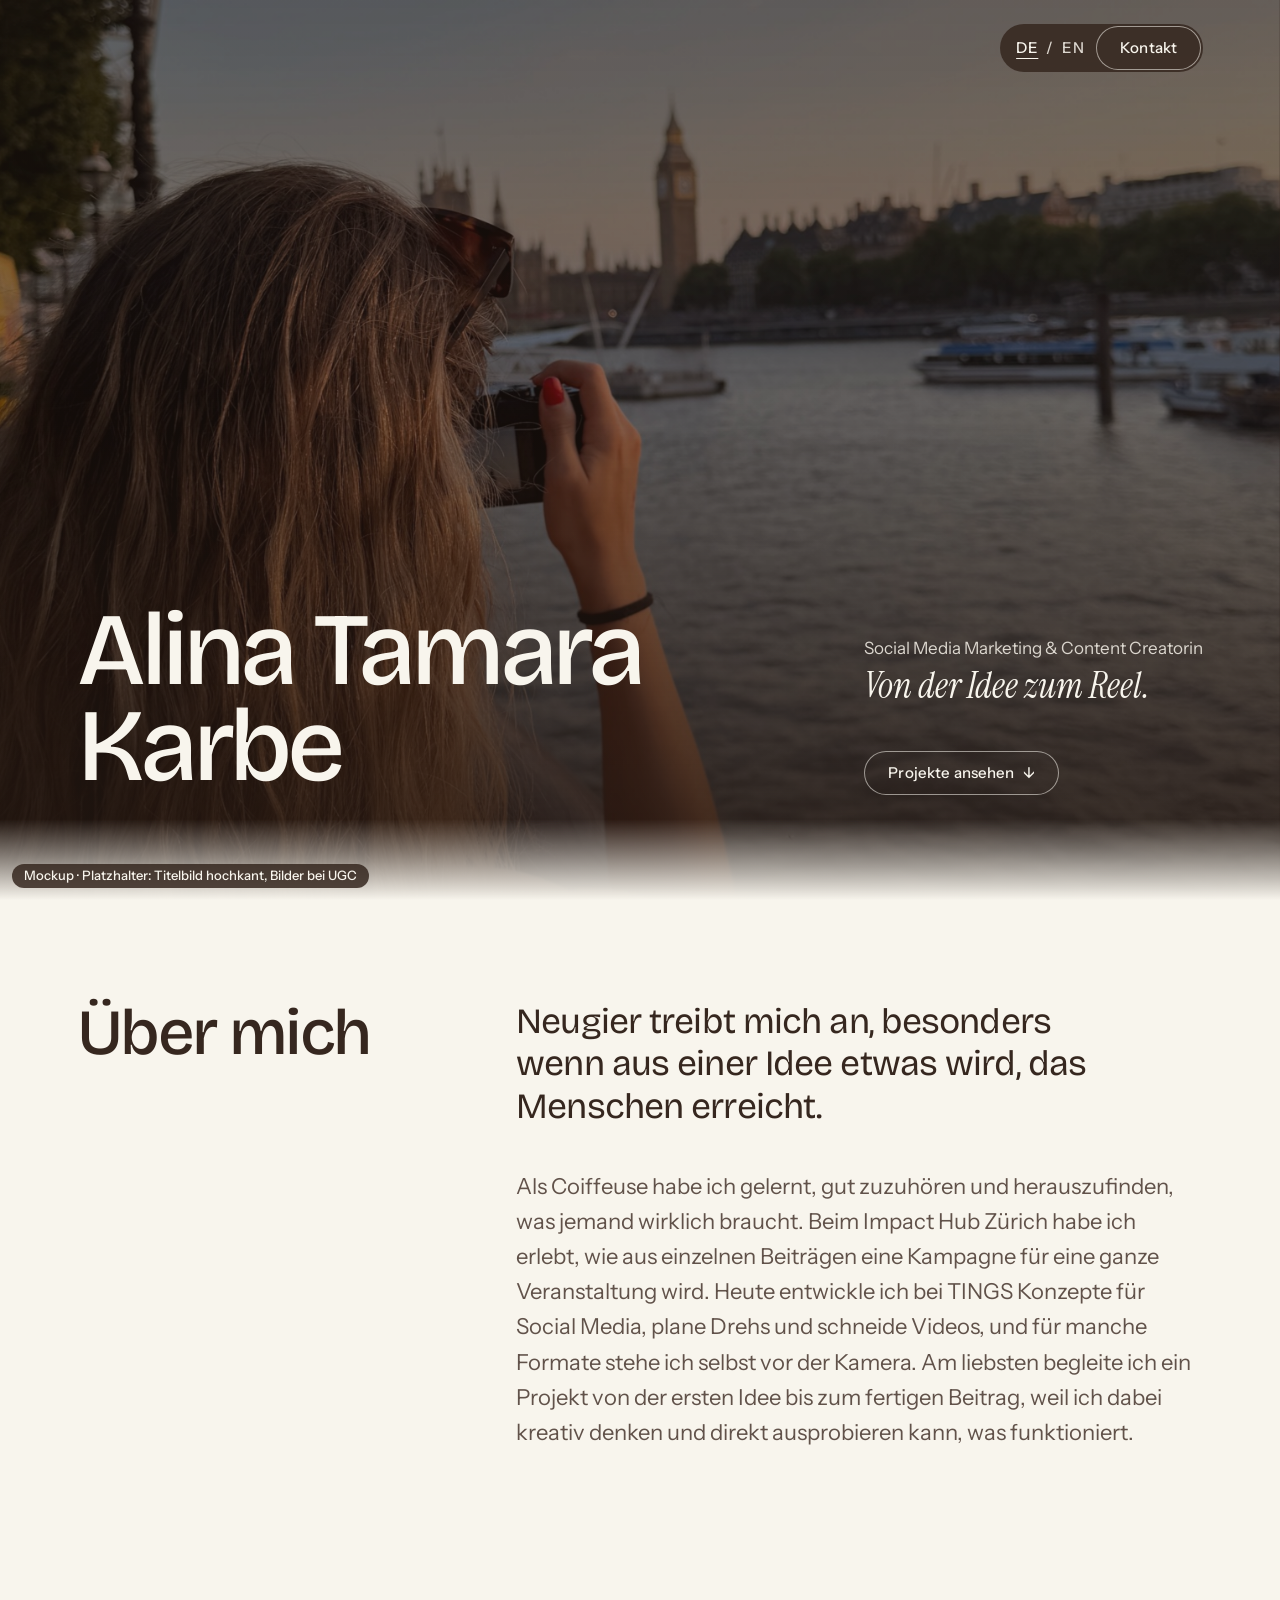
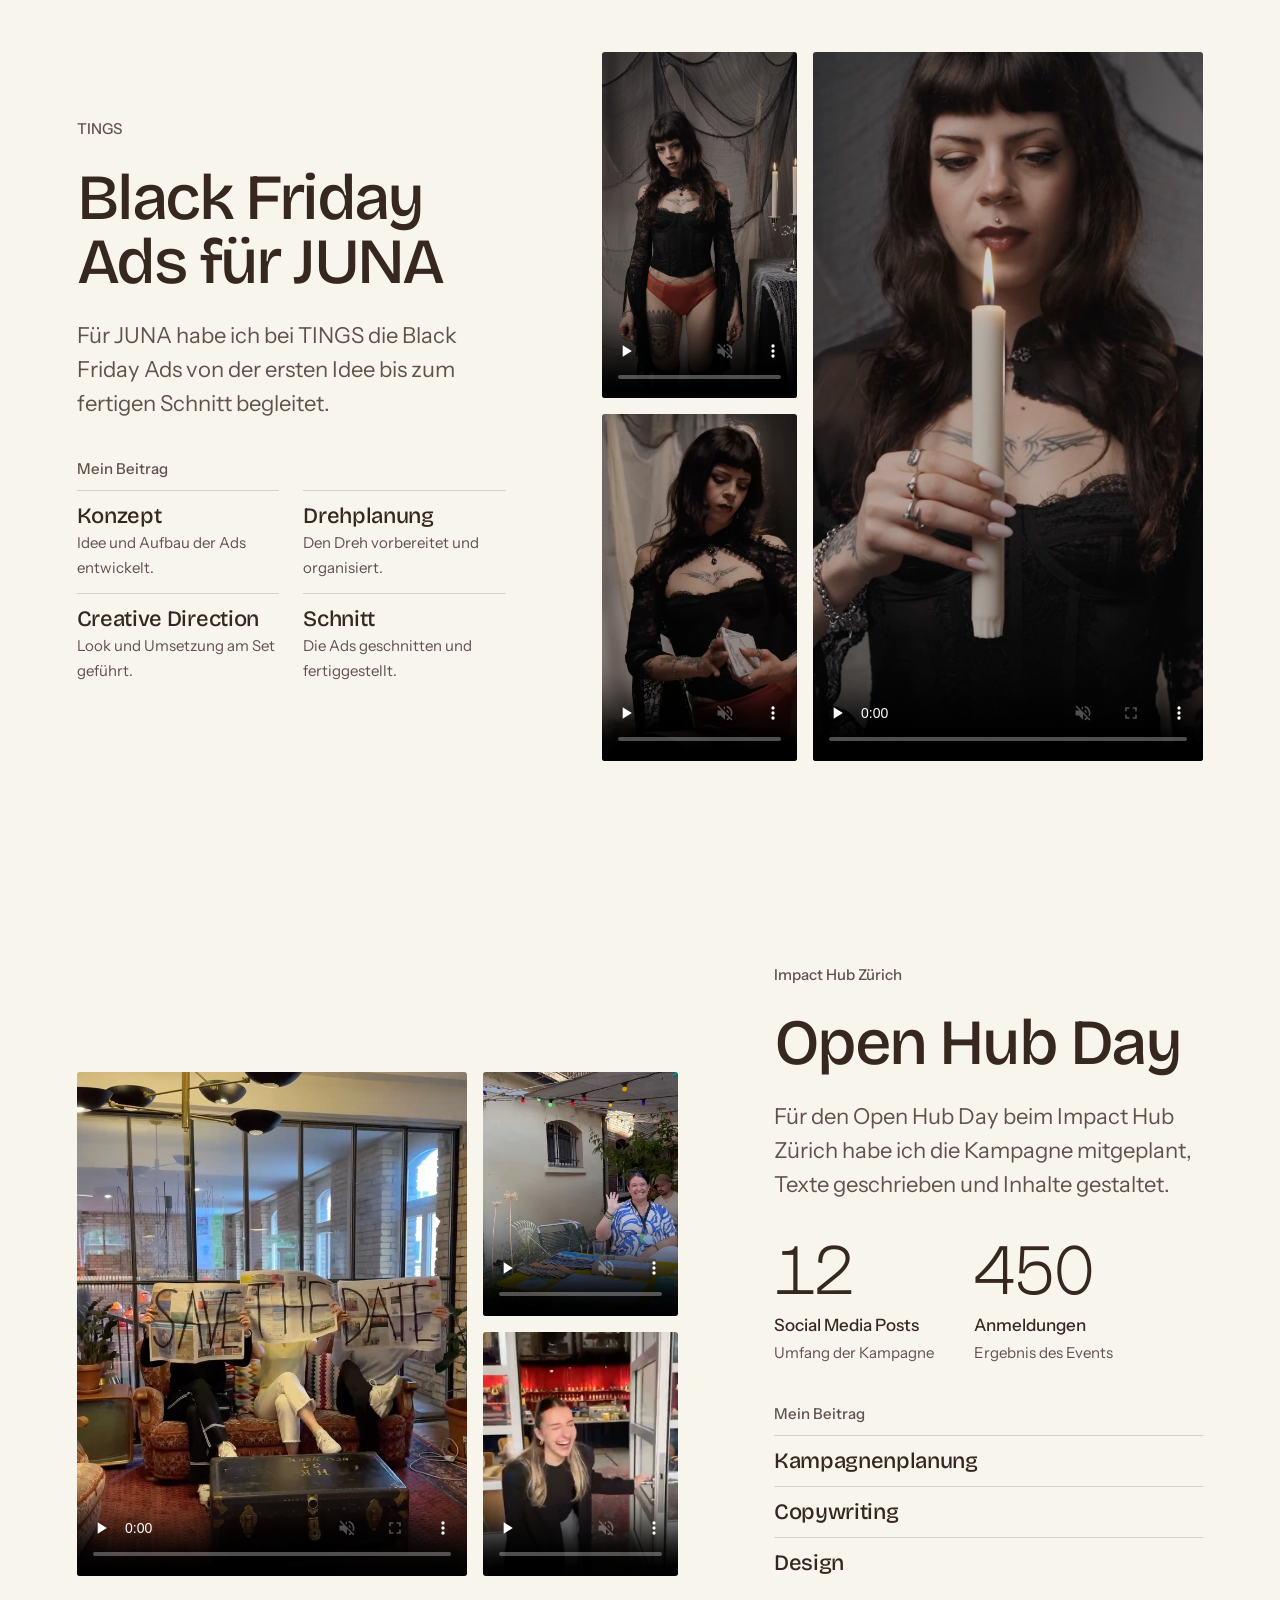
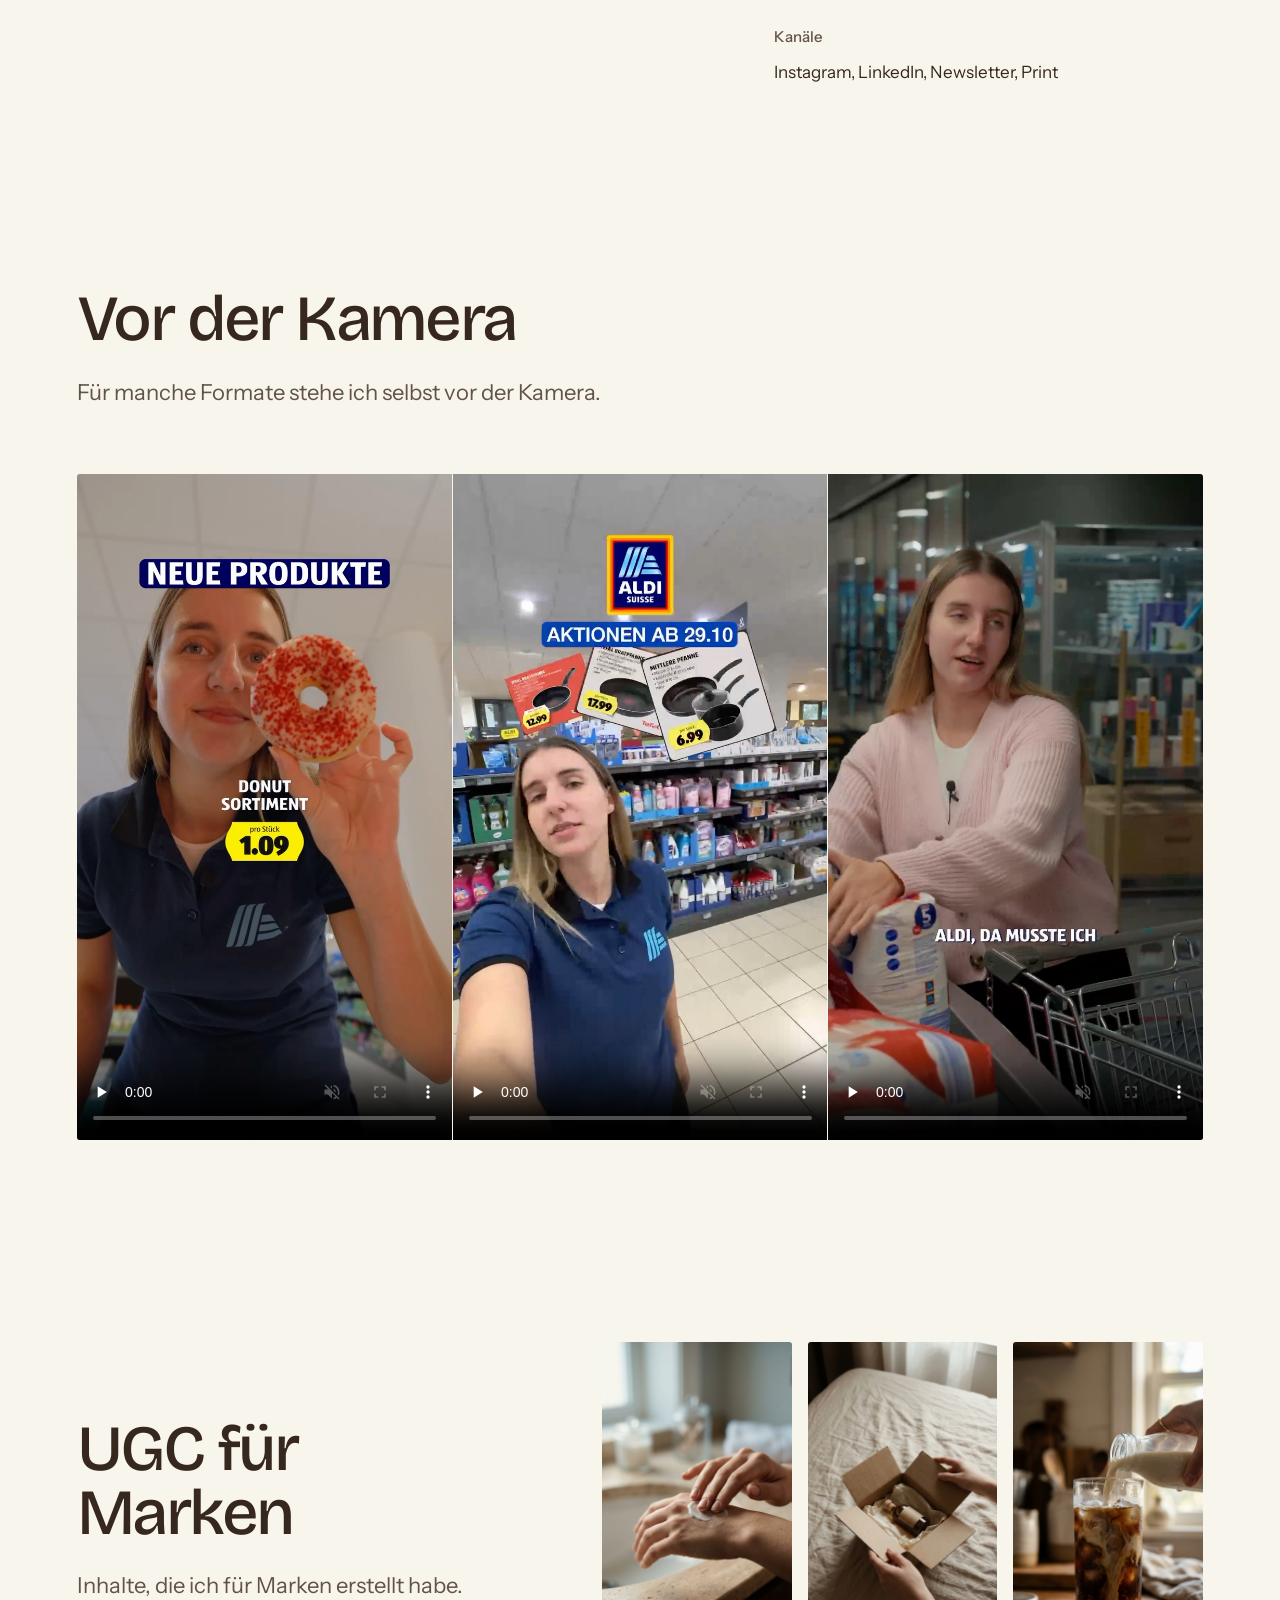
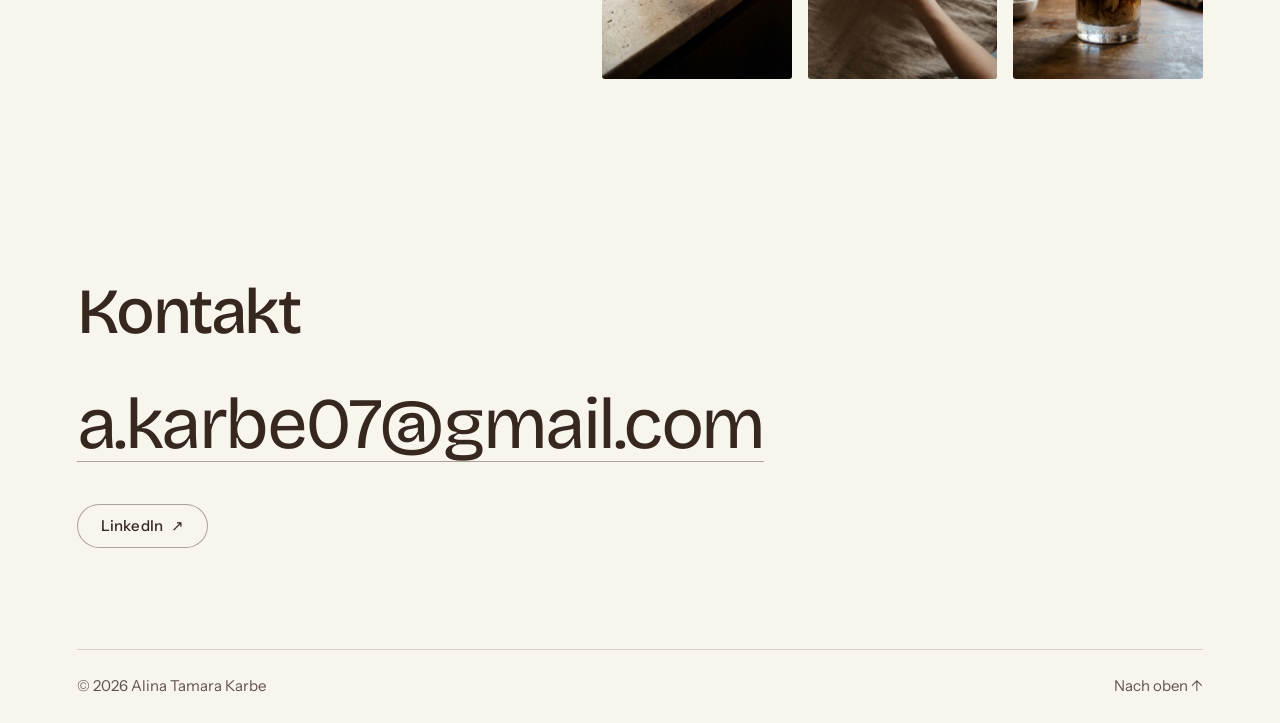
==== index.html @ 7f7d70d7 "Put the first stand-in back on the portrait cover and add a video hero trial Co-Authored-By: Claude " ====
<!DOCTYPE html>
<html lang="de-CH">
<head>
  <meta charset="utf-8">
  <meta name="viewport" content="width=device-width, initial-scale=1, viewport-fit=cover">
  <title>Alina Tamara Karbe · Social Media Marketing & Content Creatorin</title>
  <meta name="description" content="Portfolio von Alina Tamara Karbe. Social Media Marketing und Content Creation, von der Idee zum Reel.">
  <meta name="theme-color" content="#36271F">
  <!-- noindex stays until Alina has approved her copy -->
  <meta name="robots" content="noindex">
  <meta property="og:type" content="website">
  <meta property="og:url" content="https://alinacreates.online/">
  <meta property="og:title" content="Alina Tamara Karbe · Social Media Marketing & Content Creatorin">
  <meta property="og:description" content="Portfolio von Alina Tamara Karbe. Social Media Marketing und Content Creation, von der Idee zum Reel.">
  <meta property="og:image" content="https://alinacreates.online/media/cover-wide.jpg">
  <meta property="og:locale" content="de_CH">
  <meta name="twitter:card" content="summary_large_image">
  <link rel="icon" href="favicon.svg" type="image/svg+xml">
  <link rel="alternate" hreflang="de-CH" href="https://alinacreates.online/">
  <link rel="alternate" hreflang="en" href="https://alinacreates.online/en/">
  <link rel="alternate" hreflang="x-default" href="https://alinacreates.online/">
  <link rel="preload" href="fonts/bricolage-grotesque-latin-wght-normal.woff2" as="font" type="font/woff2" crossorigin>
  <link rel="preload" href="fonts/instrument-sans-latin-wght-normal.woff2" as="font" type="font/woff2" crossorigin>
  <link rel="stylesheet" href="tokens.css">
  <link rel="stylesheet" href="styles.css">
  <script>document.documentElement.classList.add('js');</script>
</head>
<body>

  <!-- Fixed: the language switch and Kontakt stay reachable over cover and page -->
  <header class="bar">
    <nav class="lang" aria-label="Sprache">
      <a href="./" lang="de-CH" hreflang="de-CH" aria-current="page">DE</a><span aria-hidden="true">/</span><a href="en/" lang="en" hreflang="en">EN</a>
    </nav>
    <a class="btn" href="#kontakt">Kontakt</a>
  </header>

  <main id="top">

    <!-- HERO -->
    <section class="cover">
      <picture class="cover__media">
        <source media="(min-aspect-ratio: 1/1)" srcset="media/cover-wide.jpg">
        <img src="media/cover-standin.jpg" alt="" fetchpriority="high">
      </picture>
      <div class="cover__veil" aria-hidden="true"></div>
      <h1>Alina Tamara<br>Karbe</h1>
      <div class="hero__meta">
        <p class="hero__role">Social Media Marketing & Content Creatorin</p>
        <p class="hero__tagline">Von der Idee zum Reel.</p>
        <a class="btn" href="#tings">Projekte ansehen <span aria-hidden="true">↓</span></a>
      </div>
    </section>
    <!-- /HERO -->

    <div class="sheet">

    <!-- Über mich · text from the brief, verbatim -->
    <section class="sect" id="ueber-mich">
      <div class="wrap about">
        <h2>Über mich</h2>
        <p class="about__text"><span class="about__lead">Neugier treibt mich an, besonders wenn aus einer Idee etwas wird, das Menschen erreicht.</span> Als Coiffeuse habe ich gelernt, gut zuzuhören und herauszufinden, was jemand wirklich braucht. Beim Impact Hub Zürich habe ich erlebt, wie aus einzelnen Beiträgen eine Kampagne für eine ganze Veranstaltung wird. Heute entwickle ich bei TINGS Konzepte für Social Media, plane Drehs und schneide Videos, und für manche Formate stehe ich selbst vor der Kamera. Am liebsten begleite ich ein Projekt von der ersten Idee bis zum fertigen Beitrag, weil ich dabei kreativ denken und direkt ausprobieren kann, was funktioniert.</p>
      </div>
    </section>

    <!-- TINGS -->
    <section class="sect" id="tings">
      <div class="wrap split">
        <div class="split__text">
          <p class="case__tab">TINGS</p>
          <h2>Black Friday Ads für JUNA</h2>
          <!-- TODO Alina: confirm or replace the intro and the four descriptions (see docs/copy.md) -->
          <p class="lede">Für JUNA habe ich bei TINGS die Black Friday Ads von der ersten Idee bis zum fertigen Schnitt begleitet.</p>
          <div class="block">
            <h3>Mein Beitrag</h3>
            <dl class="rows">
              <div><dt>Konzept</dt><dd>Idee und Aufbau der Ads entwickelt.</dd></div>
              <div><dt>Drehplanung</dt><dd>Den Dreh vorbereitet und organisiert.</dd></div>
              <div><dt>Creative Direction</dt><dd>Look und Umsetzung am Set geführt.</dd></div>
              <div><dt>Schnitt</dt><dd>Die Ads geschnitten und fertiggestellt.</dd></div>
            </dl>
          </div>
        </div>
        <div class="ads seq" role="group" aria-label="Die fertigen Ads">
          <figure class="media">
            <div class="slot"><video src="media/tings-ad-1.mp4" data-poster="media/tings-ad-1.jpg" controls muted playsinline preload="none"></video></div>
          </figure>
          <figure class="media">
            <div class="slot"><video src="media/tings-ad-2.mp4" data-poster="media/tings-ad-2.jpg" controls muted playsinline preload="none"></video></div>
          </figure>
          <figure class="media">
            <div class="slot"><video src="media/tings-ad-3.mp4" data-poster="media/tings-ad-3.jpg" controls muted playsinline preload="none"></video></div>
          </figure>
        </div>
      </div>
    </section>

    <!-- Impact Hub Zürich · her two numbers live here only -->
    <section class="sect" id="impact-hub">
      <div class="wrap split split--rev">
        <div class="split__text">
          <p class="case__tab">Impact Hub Zürich</p>
          <h2>Open Hub Day</h2>
          <!-- TODO Alina: event context from the old portfolio; confirm the intro (see docs/copy.md) -->
          <p class="lede">Für den Open Hub Day beim Impact Hub Zürich habe ich die Kampagne mitgeplant, Texte geschrieben und Inhalte gestaltet.</p>
          <div class="stats">
            <div>
              <p class="stat__num">12</p>
              <p class="stat__label">Social Media Posts</p>
              <p class="stat__note">Umfang der Kampagne</p>
            </div>
            <div>
              <p class="stat__num">450</p>
              <p class="stat__label">Anmeldungen</p>
              <p class="stat__note">Ergebnis des Events</p>
            </div>
          </div>
          <div class="block">
            <h3>Mein Beitrag</h3>
            <ul class="rows">
              <li>Kampagnenplanung</li>
              <li>Copywriting</li>
              <li>Design</li>
            </ul>
          </div>
          <div class="block">
            <h3>Kanäle</h3>
            <p>Instagram, LinkedIn, Newsletter, Print</p>
          </div>
        </div>
        <div class="visuals" role="group" aria-label="Visuals der Kampagne">
          <figure class="media">
            <div class="slot"><video src="media/open-hub-day-1.mp4" data-poster="media/open-hub-day-1.jpg" controls muted playsinline preload="none" aria-label="Kampagnenvisual Open Hub Day"></video></div>
          </figure>
          <figure class="media">
            <div class="slot"><video src="media/open-hub-day-2.mp4" data-poster="media/open-hub-day-2.jpg" controls muted playsinline preload="none" aria-label="Kampagnenvisual Open Hub Day"></video></div>
          </figure>
          <figure class="media">
            <div class="slot"><video src="media/open-hub-day-3.mp4" data-poster="media/open-hub-day-3.jpg" controls muted playsinline preload="none" aria-label="Kampagnenvisual Open Hub Day"></video></div>
          </figure>
        </div>
      </div>
    </section>

    <!-- Vor der Kamera · one band of three clips -->
    <section class="sect" id="vor-der-kamera">
      <div class="wrap stack">
        <div class="split__text">
          <h2>Vor der Kamera</h2>
          <p class="lede">Für manche Formate stehe ich selbst vor der Kamera.</p>
        </div>
        <!-- TODO Alina: format and contribution per clip (see docs/copy.md) -->
        <div class="band" role="group" aria-label="Clips vor der Kamera">
          <figure class="media">
            <div class="slot"><video src="media/kamera-1.mp4" data-poster="media/kamera-1.jpg" controls muted playsinline preload="none"></video></div>
          </figure>
          <figure class="media">
            <div class="slot"><video src="media/kamera-2.mp4" data-poster="media/kamera-2.jpg" controls muted playsinline preload="none"></video></div>
          </figure>
          <figure class="media">
            <div class="slot"><video src="media/kamera-3.mp4" data-poster="media/kamera-3.jpg" controls muted playsinline preload="none"></video></div>
          </figure>
        </div>
      </div>
    </section>

    <!-- UGC für Marken -->
    <section class="sect" id="ugc">
      <div class="wrap split">
        <div class="split__text">
          <h2>UGC für Marken</h2>
          <p class="lede">Inhalte, die ich für Marken erstellt habe.</p>
        </div>
        <!-- TODO Alina: her videos (media/ugc-1.mp4 …), then brand, format and contribution per video (see docs/copy.md) -->
        <div class="media-row" role="group" aria-label="UGC Videos">
          <figure class="media"><div class="slot"><img src="media/ugc-1.jpg" alt="" loading="lazy" decoding="async"></div></figure>
          <figure class="media"><div class="slot"><img src="media/ugc-2.jpg" alt="" loading="lazy" decoding="async"></div></figure>
          <figure class="media"><div class="slot"><img src="media/ugc-3.jpg" alt="" loading="lazy" decoding="async"></div></figure>
        </div>
      </div>
    </section>

    <!-- Kontakt -->
    <section class="sect contact" id="kontakt">
      <div class="wrap contact__inner">
        <h2>Kontakt</h2>
        <a class="contact__mail" href="mailto:a.karbe07@gmail.com">a.karbe07@gmail.com</a>
        <ul class="contact__links">
          <li><a class="btn" href="https://ch.linkedin.com/in/alina-tamara-karbe" target="_blank" rel="noopener">LinkedIn <span aria-hidden="true">↗</span></a></li>
          <!-- TODO Alina: Instagram URL, then a link like the one above -->
        </ul>
      </div>
    </section>

    </div>

  </main>

  <footer class="foot">
    <div class="foot__line wrap">
      <span>© 2026 Alina Tamara Karbe</span>
      <a href="#top">Nach oben <span aria-hidden="true">↑</span></a>
    </div>
  </footer>

  <script src="script.js"></script>
  <p class="mock">Mockup · Platzhalter: Titelbild hochkant, Bilder bei UGC</p>
</body>
</html>
---- tokens.css ----
/* Tokens · Curtain (17.11.2026, the main page since Carmine's word of 17.11.2026)
 * Two surfaces, one seam: a full-bleed picture behind the name under an espresso veil,
 * then one paper page that slides over it and dissolves into it at the edge.
 * The pictures are the only colour; powder blue only for the focus ring on the veil. No tomato.
 * styles.css references these by name only.
 */
:root {
  /* Colour · the three brand colours, then the roles they play */
  --color-paper:  oklch(97% 0.011 90);     /* Paper White #F8F5ED */
  --color-ink:    oklch(28.8% 0.027 49);   /* Espresso #36271F */
  --color-accent: oklch(88.2% 0.023 222);  /* Powder Blue #C9DCE3 */

  --color-bg:          var(--color-paper);                /* the page */
  --color-text:        var(--color-ink);
  --color-muted:       oklch(45% 0.024 49);
  --color-label:       oklch(45% 0.024 49);
  --color-rule:        oklch(86% 0.014 75);
  --color-rule-strong: oklch(72% 0.02 60);
  --color-btn-line:    oklch(28.8% 0.027 49 / 0.4);
  --color-slot:        oklch(93% 0.012 85);
  --color-focus:       var(--color-ink);

  /* The cover's own roles, on the veil */
  --color-veil-deep:   oklch(22% 0.022 49 / 0.9);
  --color-veil-mid:    oklch(22% 0.022 49 / 0.5);
  --color-veil-top:    oklch(22% 0.022 49 / 0.6);
  --color-muted-veil:  oklch(88% 0.012 80);
  --color-line-veil:   oklch(97% 0.011 90 / 0.55);
  --color-paper-clear: oklch(97% 0.011 90 / 0);           /* the paper at zero, for the seam */
  --color-badge:       oklch(28.8% 0.027 49 / 0.85);        /* the Mockup badge, while stand-in media remain */
  --color-bar:         oklch(28.8% 0.027 49 / 0.85);        /* the fixed capsule: DE / EN and Kontakt */

  --space-section: clamp(4rem, 1.5rem + 6vw, 7.5rem);
  --seam:          clamp(3rem, 9svh, 6rem);                /* how tall the dissolve into paper is */

  /* Type · the site's three faces: Bricolage Grotesque, Instrument Sans, Instrument Serif italic for the tagline only */
  --font-display: "Bricolage Grotesque", "Helvetica Neue", Arial, sans-serif;
  --font-body:    "Instrument Sans", "Helvetica Neue", Arial, sans-serif;
  --font-accent:  "Instrument Serif", Georgia, serif;
  --weight-display: 500;   /* large and calm: size carries the hierarchy, not weight */

  --text-xs:      0.8125rem;
  --text-sm:      0.9375rem;
  --text-md:      1.0625rem;
  --text-lg:      clamp(1.1875rem, 1.05rem + 0.5vw, 1.375rem);
  --text-xl:      clamp(1.5rem, 1.1rem + 1.4vw, 2.25rem);
  --text-2xl:     clamp(2.25rem, 1.3rem + 3.4vw, 4.5rem);
  --text-3xl:     clamp(2.5rem, 1rem + 4.4vw, 5.5rem);
  --text-display: clamp(3rem, 0.5rem + 7.4vw, 9rem);

  /* Space · 4pt scale, with two wide steps for the margins */
  --space-3xs: 0.125rem;
  --space-2xs: 0.25rem;
  --space-xs:  0.5rem;
  --space-sm:  0.75rem;
  --space-md:  1rem;
  --space-lg:  1.5rem;
  --space-xl:  2.5rem;
  --space-2xl: 4rem;
  --space-3xl: 6rem;
  --space-4xl: 8rem;
  --space-5xl: 12rem;

  --page-max:    78rem;
  --page-gutter: clamp(1.5rem, 6vw, 7rem);
  --page-edge:   max(var(--page-gutter), (100% - var(--page-max)) / 2);
  --size-tap:        2.75rem;
  --size-tap-coarse: 3rem;

  /* Shape · media almost square-cornered like film frames; pills only for what you press */
  --radius-media: 3px;
  --radius-pill:  999px;
  --rule-hair:    1px;
  --rule-focus:   2px;

  /* Motion · three gestures: the name wipes in, the ads enter in turn, the cover drifts under the paper */
  --ease:          cubic-bezier(0.22, 1, 0.36, 1);
  --dur-short:     400ms;
  --dur-reveal:    1000ms;
  --dur-enter:     1600ms;
  --dur-stagger:   300ms;
  --rise:          1.5rem;
  --drift:         -10%;    /* how far the cover picture rises while the paper covers it */
}
---- styles.css ----
/* Curtain · the page, then its cover. Every value is a token from tokens.css */

/* ---- Layout ---- */

@font-face {
  font-family: "Bricolage Grotesque";
  src: url("fonts/bricolage-grotesque-latin-wght-normal.woff2") format("woff2");
  font-weight: 200 800;
  font-display: swap;
}
@font-face {
  font-family: "Instrument Sans";
  src: url("fonts/instrument-sans-latin-wght-normal.woff2") format("woff2");
  font-weight: 400 700;
  font-display: swap;
}
@font-face {
  font-family: "Instrument Serif";
  src: url("fonts/instrument-serif-latin-400-italic.woff2") format("woff2");
  font-weight: 400;
  font-style: italic;
  font-display: swap;
}

/* Base */

*, *::before, *::after { box-sizing: border-box; }

html {
  overflow-x: clip;
  scroll-padding-top: var(--space-lg);
  -webkit-text-size-adjust: 100%;
}
@media (prefers-reduced-motion: no-preference) {
  html { scroll-behavior: smooth; }
}

body {
  margin: 0;
  overflow-x: clip;
  background: var(--color-bg);
  color: var(--color-text);
  font-family: var(--font-body);
  font-size: var(--text-md);
  line-height: 1.65;
  -webkit-font-smoothing: antialiased;
}

h1, h2, h3, p, ul, dl, dd, figure { margin: 0; }
ul { padding: 0; list-style: none; }
a { color: inherit; }
img, video { display: block; max-width: 100%; }

:focus-visible {
  outline: var(--rule-focus) solid var(--color-focus);
  outline-offset: var(--space-2xs);
}

h1, h2 {
  min-width: 0;
  font-family: var(--font-display);
  font-style: normal;
  font-weight: var(--weight-display);
  overflow-wrap: break-word;
}
h1 { font-size: var(--text-display); line-height: 0.94; letter-spacing: -0.05em; }
h2 { font-size: var(--text-2xl); line-height: 1; letter-spacing: -0.04em; }
h3 {
  font-family: var(--font-body);
  font-size: var(--text-sm);
  font-weight: 500;
  color: var(--color-label);
}

.wrap {
  width: min(var(--page-max), 100% - 2 * var(--page-gutter));
  margin-inline: auto;
}

/* Sections · one surface, only space between them */

.sect { padding-block: var(--space-section); }

/* Buttons · hairline pills */

.btn {
  display: inline-flex;
  align-items: center;
  gap: var(--space-xs);
  min-height: var(--size-tap);
  padding: 0 var(--space-lg);
  border-radius: var(--radius-pill);
  background: transparent;
  color: var(--color-text);
  box-shadow: inset 0 0 0 var(--rule-hair) var(--color-btn-line);
  font-size: var(--text-sm);
  font-weight: 500;
  letter-spacing: 0.01em;
  text-decoration: none;
  white-space: nowrap;
  transition: background-color var(--dur-short) var(--ease),
              color var(--dur-short) var(--ease),
              box-shadow var(--dur-short) var(--ease);
}
.btn:active { transform: translateY(var(--rule-hair)); }
@media (hover: hover) and (pointer: fine) {
  .btn:hover { background: var(--color-text); color: var(--color-bg); box-shadow: inset 0 0 0 var(--rule-hair) var(--color-text); }
}
@media (pointer: coarse) {
  .btn { min-height: var(--size-tap-coarse); }
}

/* Cover text */

.hero__meta { display: grid; justify-items: start; }
.hero__role { font-size: var(--text-md); line-height: 1.4; color: var(--color-muted); }
.hero__tagline {
  margin-top: var(--space-2xs);
  padding-bottom: 0.1em;
  font-family: var(--font-accent);
  font-style: italic;
  font-size: var(--text-xl);
  line-height: 1.2;
}
.hero__meta .btn { margin-top: var(--space-xl); }

/* Media · film frames that keep their own ratio; the picture fills, controls stay in view */

.media { min-width: 0; }
.slot {
  position: relative;
  overflow: hidden;
  border-radius: var(--radius-media);
  background: var(--color-slot);
}
.slot img, .slot video { position: absolute; inset: 0; width: 100%; height: 100%; object-fit: cover; }

/* Section patterns · text beside media, or stacked */

.split { display: grid; gap: var(--space-2xl); }
.split__text { display: grid; gap: var(--space-lg); align-content: start; min-width: 0; }
.stack { display: grid; gap: var(--space-2xl); }

@media (min-width: 60rem) {
  .split {
    grid-template-columns: minmax(0, 5fr) minmax(0, 7fr);
    gap: var(--space-3xl);
    align-items: center;
  }
  .split--rev { grid-template-columns: minmax(0, 7fr) minmax(0, 5fr); }
  .split--rev > .split__text { order: 2; }
}

.case__tab {
  font-size: var(--text-sm);
  font-weight: 500;
  color: var(--color-label);
}

.lede { max-width: 38ch; font-size: var(--text-lg); line-height: 1.55; color: var(--color-muted); }

.block { display: grid; gap: var(--space-xs); margin-top: var(--space-sm); }

.rows {
  display: grid;
  grid-template-columns: repeat(2, minmax(0, 1fr));
  column-gap: var(--space-lg);
}
.rows > * {
  display: grid;
  gap: var(--space-3xs);
  align-content: start;
  padding-block: var(--space-sm);
  border-top: var(--rule-hair) solid var(--color-rule);
}
.rows dt, .rows li {
  font-family: var(--font-display);
  font-size: var(--text-lg);
  font-weight: 500;
  line-height: 1.2;
  letter-spacing: -0.015em;
  hyphens: auto;
}
.rows dd { font-size: var(--text-sm); color: var(--color-muted); }
ul.rows { grid-template-columns: minmax(0, 1fr); }

/* Numbers · her two numbers, once, in the Impact Hub case */

.stats {
  display: grid;
  grid-template-columns: repeat(2, max-content);
  gap: var(--space-xl);
  margin-top: var(--space-sm);
}
.stat__num {
  font-family: var(--font-display);
  font-size: var(--text-3xl);
  font-weight: 200;
  line-height: 0.9;
  letter-spacing: -0.05em;
  font-variant-numeric: tabular-nums;
}
.stat__label { margin-top: var(--space-xs); font-size: var(--text-md); font-weight: 500; }
.stat__note { margin-top: var(--space-3xs); font-size: var(--text-sm); color: var(--color-muted); }

/* Über mich · her first sentence set large */

.about { display: grid; gap: var(--space-xl); }
.about__text { max-width: 60ch; font-size: var(--text-lg); line-height: 1.6; color: var(--color-muted); }
.about__lead {
  display: block;
  max-width: 26ch;
  margin-bottom: var(--space-xl);
  font-family: var(--font-display);
  font-size: var(--text-xl);
  font-weight: 400;
  line-height: 1.2;
  letter-spacing: -0.025em;
  color: var(--color-text);
}
@media (min-width: 60rem) {
  .about { grid-template-columns: minmax(0, 4fr) minmax(0, 8fr); gap: var(--space-3xl); }
}

/* Media groups · on phones a sideways swipe out to the screen edge, the next picture peeking in */

.ads, .visuals, .band, .media-row {
  display: flex;
  gap: var(--space-md);
  margin-inline: calc(-1 * var(--page-gutter));
  padding: 0 var(--page-gutter) var(--space-sm);
  overflow-x: auto;
  scroll-snap-type: x mandatory;
  scroll-padding-inline: var(--page-gutter);
}
:is(.ads, .visuals, .band, .media-row) > .media { flex: 0 0 68%; scroll-snap-align: start; }
:is(.ads, .visuals, .band, .media-row) .slot { aspect-ratio: 9 / 16; }

@media (min-width: 40rem) {
  .ads, .visuals, .band, .media-row {
    display: grid;
    margin-inline: 0;
    padding: 0;
    overflow: visible;
  }
  .media-row { grid-template-columns: repeat(3, minmax(0, 1fr)); }

  /* TINGS · one large ad at the outer edge, two small beside it */
  .ads { grid-template-columns: minmax(0, 1fr) minmax(0, 2fr); }
  .ads > :first-child { grid-column: 2; grid-row: 1 / span 2; }

  /* Impact Hub · one large visual at the outer edge, two small 4:5 beside it */
  .visuals { grid-template-columns: minmax(0, 2fr) minmax(0, 1fr); }
  .visuals > :first-child { grid-row: span 2; }
  .visuals .slot { aspect-ratio: 4 / 5; }

  .ads > :first-child .slot,
  .visuals > :first-child .slot { height: 100%; aspect-ratio: auto; }

  /* Vor der Kamera · one band: three clips edge to edge */
  .band {
    grid-template-columns: repeat(3, minmax(0, 1fr));
    gap: var(--rule-hair);
    overflow: hidden;
    border-radius: var(--radius-media);
  }
  .band .slot { border-radius: 0; }
}

/* Kontakt · the address, large */

.contact__inner { display: grid; gap: var(--space-xl); justify-items: start; }
.contact__mail {
  font-family: var(--font-display);
  font-size: var(--text-xl);
  font-weight: 400;
  letter-spacing: -0.035em;
  line-height: 1.1;
  white-space: nowrap;
  text-decoration-color: var(--color-rule-strong);
  text-decoration-thickness: var(--rule-hair);
  text-underline-offset: 0.18em;
}
@media (min-width: 40rem) {
  .contact__mail { font-size: var(--text-3xl); }
}
@media (hover: hover) and (pointer: fine) {
  .contact__mail:hover { text-decoration-color: currentColor; }
}
.contact__links { display: flex; flex-wrap: wrap; align-items: center; gap: var(--space-md); color: var(--color-muted); }

/* Footer · one line */

.foot { color: var(--color-muted); font-size: var(--text-sm); }
.foot__line {
  display: flex;
  align-items: center;
  justify-content: space-between;
  gap: var(--space-md);
  padding-block: var(--space-lg);
  border-top: var(--rule-hair) solid var(--color-rule);
}
.foot a { text-decoration: none; white-space: nowrap; }
@media (hover: hover) and (pointer: fine) {
  .foot a:hover { color: var(--color-text); }
}

/* ---- Curtain · cover: one full-bleed picture behind the name under a dark veil;
 * it stays in place while the paper page slides over it like a curtain ---- */

/* The cover and the fixed bar speak on the veil: paper text, powder-blue focus */
.cover, .bar {
  --color-text:     var(--color-paper);
  --color-bg:       var(--color-ink);
  --color-muted:    var(--color-muted-veil);
  --color-btn-line: var(--color-line-veil);
  --color-focus:    var(--color-accent);
  color: var(--color-text);
}

.cover {
  position: sticky;
  top: 0;
  z-index: 0;
  display: grid;
  align-content: end;
  min-height: 100svh;
  overflow: hidden;
  padding: var(--space-3xl) var(--page-gutter) calc(var(--seam) + var(--space-lg));
  background: var(--color-ink);
}
.cover__media, .cover__veil { position: absolute; inset: 0; }
.cover__media img { width: 100%; height: 100%; object-fit: cover; object-position: 50% 60%; }
.cover__veil {
  background: linear-gradient(to top, var(--color-veil-deep) 0%, var(--color-veil-mid) 55%, var(--color-veil-top) 100%);
}
.cover h1, .cover .hero__meta { position: relative; }
.cover .hero__meta { margin-top: var(--space-xl); }

/* From 60rem the lines sit right of the name, on one bottom row: the name stays low, clear of the picture's middle */
@media (min-width: 60rem) {
  .cover {
    grid-template-columns: max-content minmax(0, max-content);
    justify-content: space-between;
    align-items: end;
    column-gap: var(--space-xl);
    padding-inline: var(--page-edge);
  }
  .cover .hero__meta { margin-top: 0; }
}

/* Fixed bar · the DE / EN switch beside the Kontakt pill, in one espresso capsule */
.bar {
  position: fixed;
  top: var(--space-sm);
  right: var(--page-gutter);
  z-index: 2;
  display: flex;
  align-items: center;
  gap: var(--space-2xs);
  padding: var(--space-3xs) var(--space-3xs) var(--space-3xs) var(--space-xs);
  border-radius: var(--radius-pill);
  background: var(--color-bar);
}
@media (min-width: 60rem) {
  .bar { top: var(--space-lg); right: var(--page-edge); }
}
.lang { display: flex; align-items: center; font-size: var(--text-sm); font-weight: 500; letter-spacing: 0.04em; white-space: nowrap; }
.lang a {
  display: inline-grid;
  place-items: center;
  min-height: var(--size-tap);
  padding-inline: var(--space-xs);
  color: var(--color-muted);
  text-decoration: none;
  transition: color var(--dur-short) var(--ease);
}
/* The ring stays inside the link, clear of the slash and the pill */
.lang a:focus-visible { outline-offset: calc(-1 * var(--rule-focus)); }
.lang a[aria-current="page"] {
  color: var(--color-text);
  text-decoration: underline;
  text-decoration-thickness: var(--rule-hair);
  text-underline-offset: 0.3em;
}
.lang span { color: var(--color-muted); }
@media (hover: hover) and (pointer: fine) {
  .lang a:hover { color: var(--color-text); }
}
@media (pointer: coarse) {
  .lang a { min-height: var(--size-tap-coarse); }
}

/* The paper page: above the cover, its top edge a soft dissolve instead of a cut */
.sheet { position: relative; z-index: 1; background: var(--color-bg); }
.sheet::before {
  content: "";
  position: absolute;
  inset-inline: 0;
  bottom: 100%;
  height: var(--seam);
  background: linear-gradient(to bottom, var(--color-paper-clear), var(--color-bg));
  pointer-events: none;
}

/* ---- Motion · three gestures, each tied to what it shows; none with reduced motion ---- */

@media (prefers-reduced-motion: no-preference) {
  /* 1 · Her name is wiped in from below, once; then the lines under it rise */
  .cover h1 { animation: unveil var(--dur-enter) var(--ease) backwards; }
  .hero__meta { animation: rise var(--dur-enter) var(--ease) var(--dur-stagger) backwards; }

  /* 2 · The TINGS ads enter one after another, the way they ran */
  .js .seq > * {
    opacity: 0;
    transform: translateY(var(--rise));
    transition: opacity var(--dur-reveal) var(--ease), transform var(--dur-reveal) var(--ease);
  }
  .js .seq.is-in > * { opacity: 1; transform: none; }
  .js .seq > :nth-child(2) { transition-delay: var(--dur-stagger); }
  .js .seq > :nth-child(3) { transition-delay: calc(2 * var(--dur-stagger)); }

  /* 3 · The cover picture drifts up while the paper slides over it (where scroll timelines exist) */
  @supports (animation-timeline: scroll()) {
    .cover__media {
      animation: drift linear both;
      animation-timeline: scroll(root);
      animation-range: 0 100svh;
    }
  }
}
@keyframes unveil {
  from { clip-path: inset(100% -0.2em -0.2em -0.2em); }
  to   { clip-path: inset(-0.2em); }
}
@keyframes rise { from { opacity: 0; transform: translateY(var(--rise)); } }
@keyframes drift { to { transform: translateY(var(--drift)); } }

@media (prefers-reduced-motion: reduce) {
  .btn:active { transform: none; }
}

/* Mockup badge · stays while stand-in media remain */
.mock {
  position: fixed;
  left: var(--space-sm);
  bottom: var(--space-sm);
  z-index: 99;
  padding: var(--space-2xs) var(--space-sm);
  border-radius: var(--radius-pill);
  background: var(--color-badge);
  color: var(--color-paper);
  font: 500 var(--text-xs) / 1.2 var(--font-body);
}
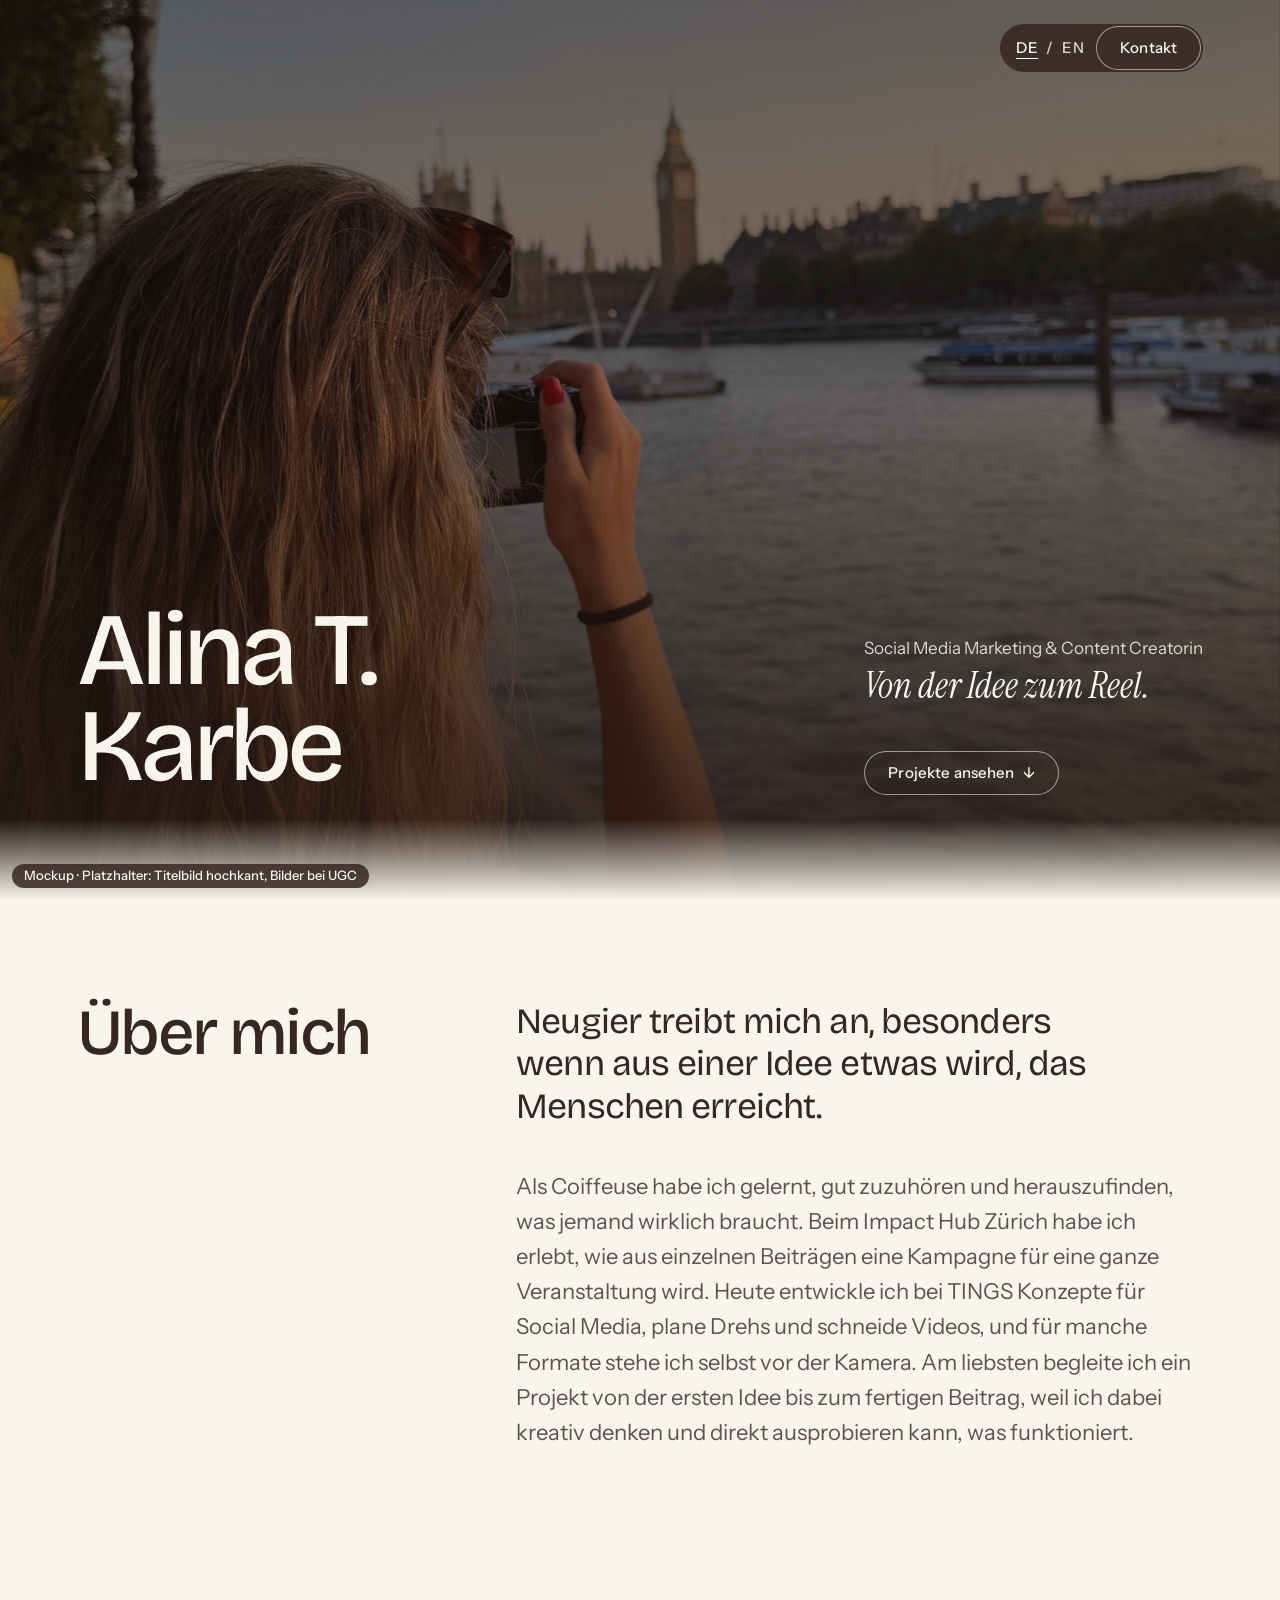
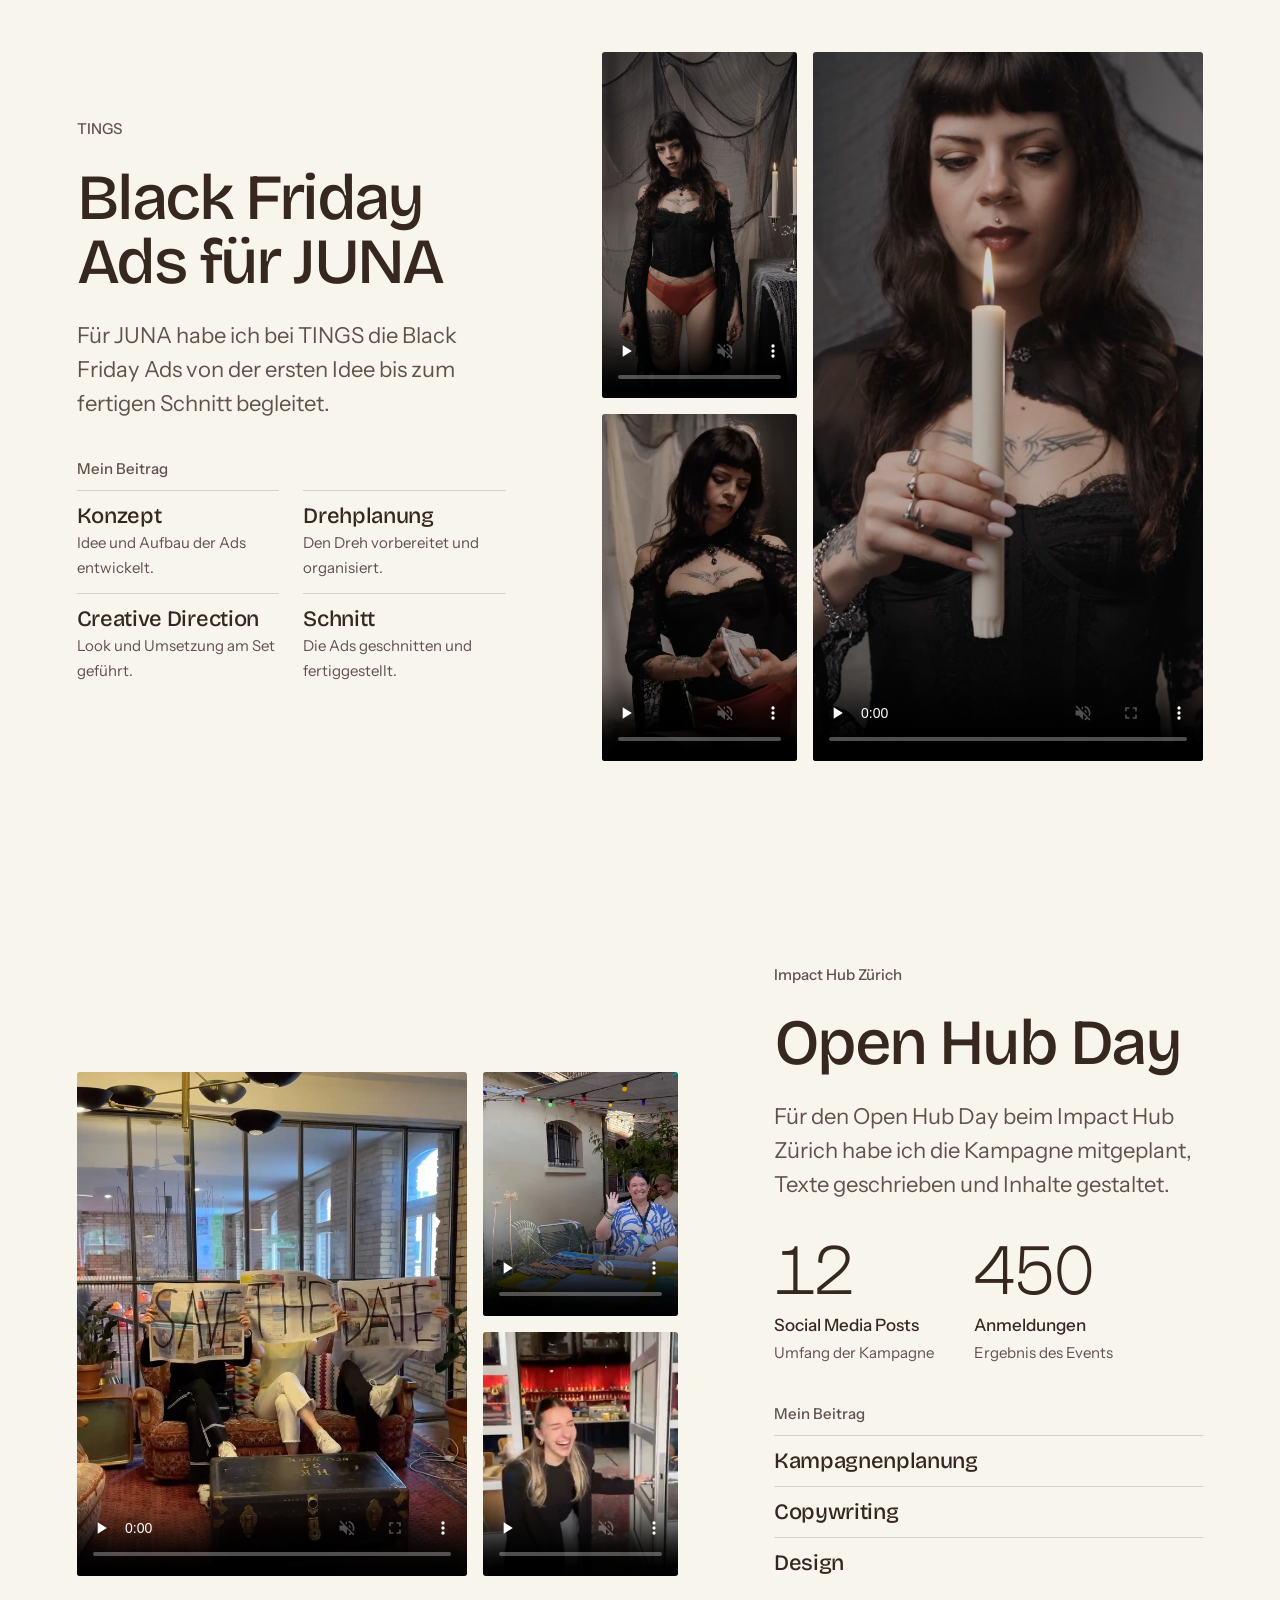
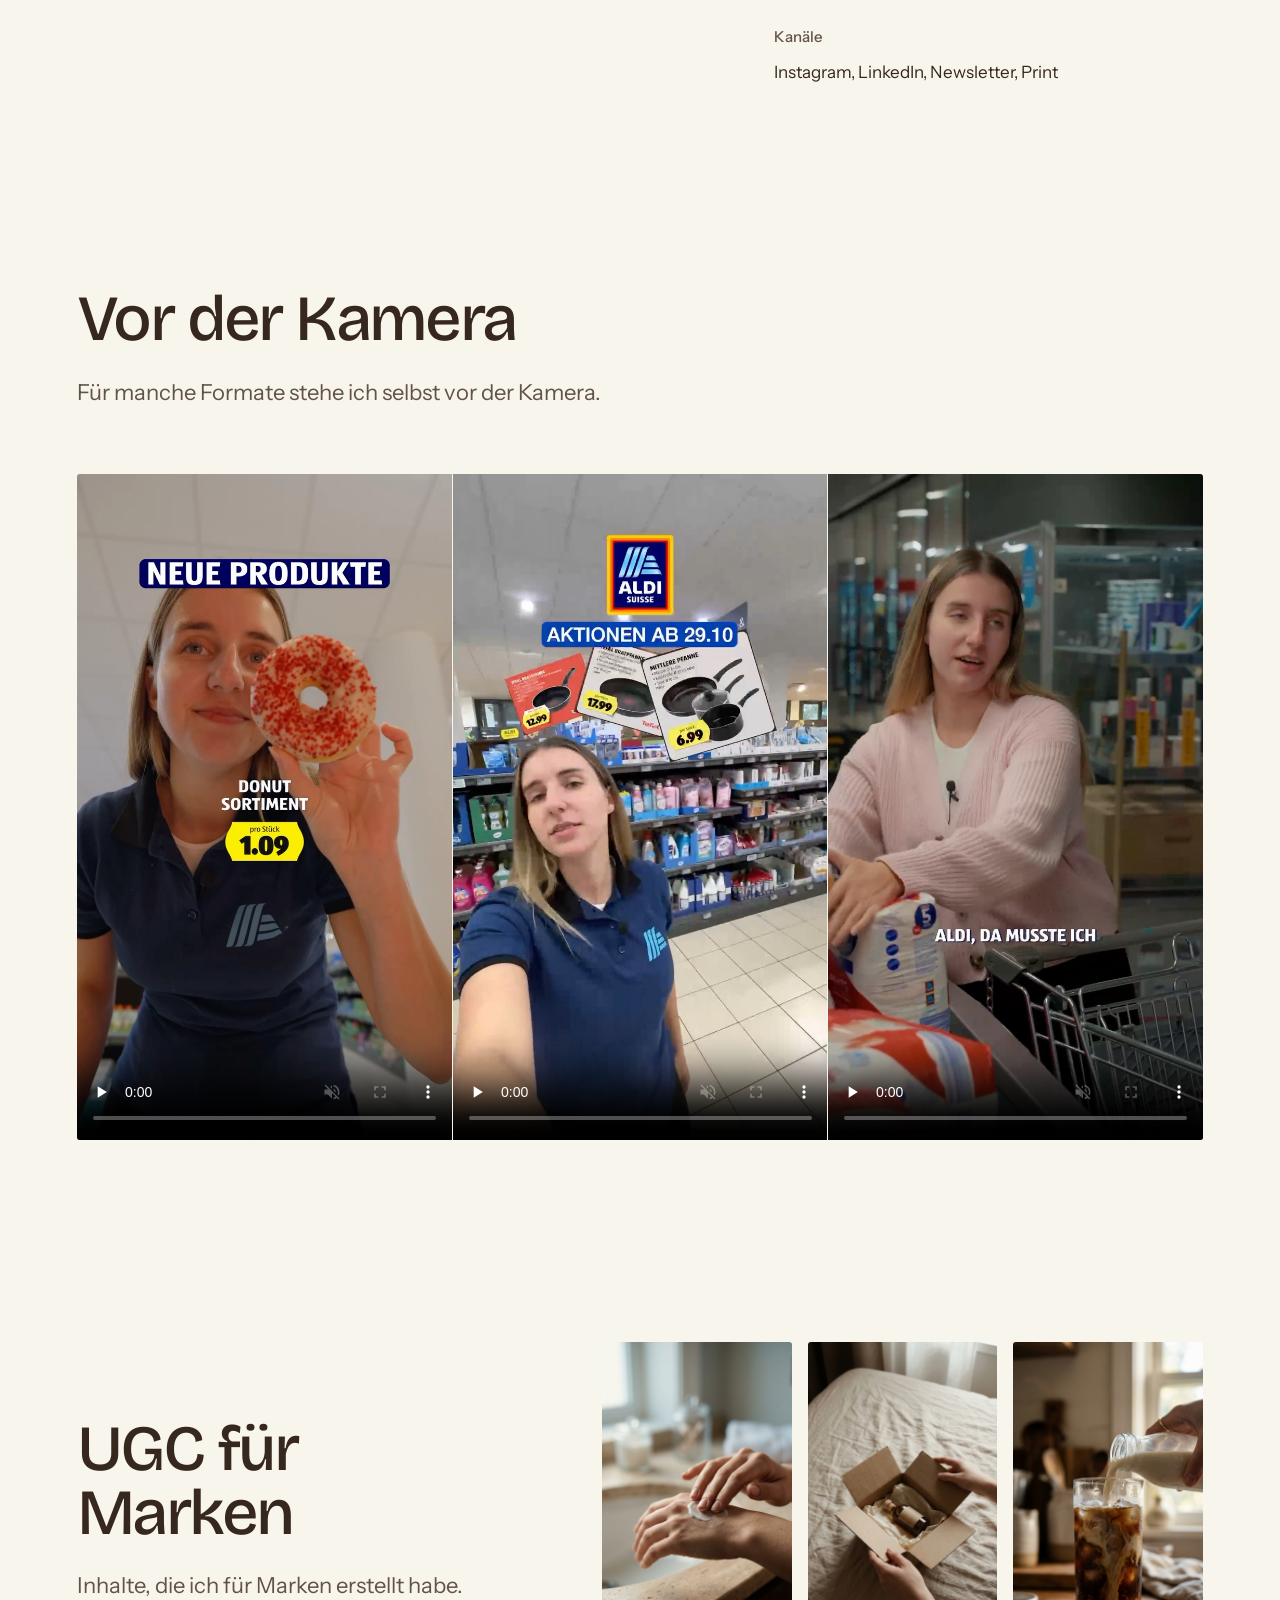
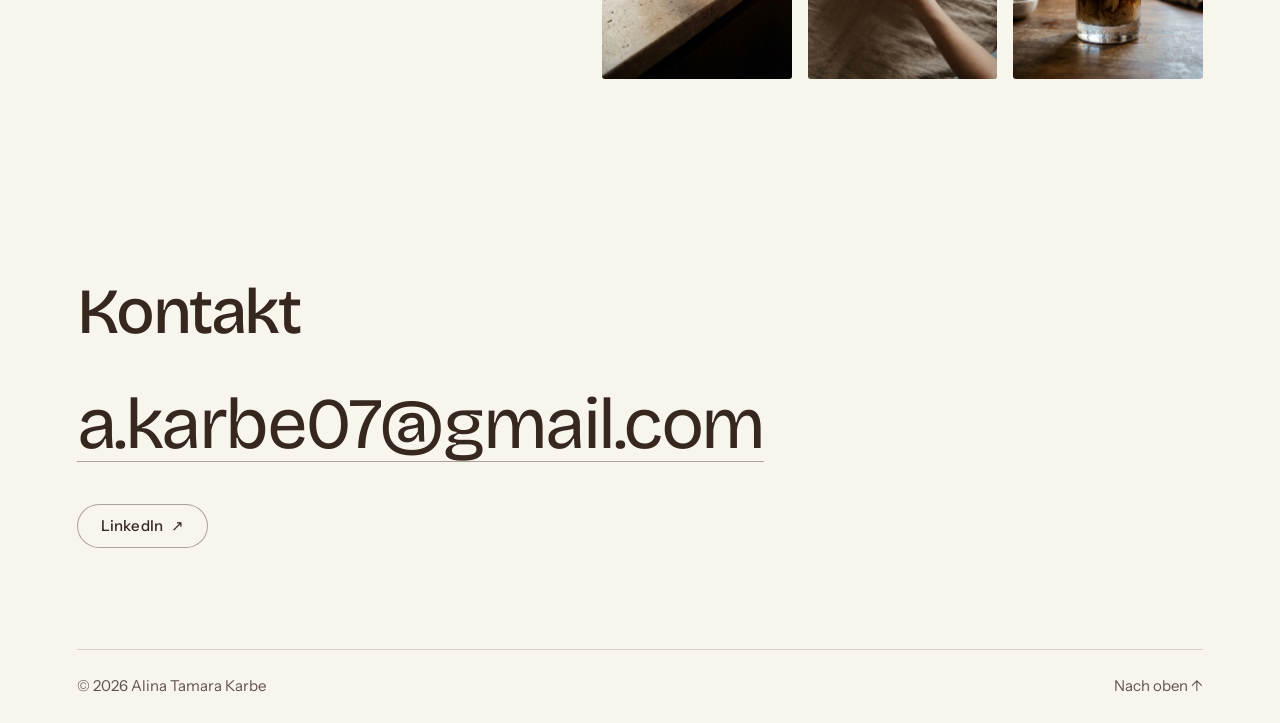
==== commit 626303f0: "Shorten the name on the cover to Alina T. Karbe Co-Authored-By: Claude <noreply@anthropic.com>" ====
--- a/index.html
+++ b/index.html
@@ -44,7 +44,7 @@
         <img src="media/cover-standin.jpg" alt="" fetchpriority="high">
       </picture>
       <div class="cover__veil" aria-hidden="true"></div>
-      <h1>Alina Tamara<br>Karbe</h1>
+      <h1>Alina T.<br>Karbe</h1>
       <div class="hero__meta">
         <p class="hero__role">Social Media Marketing & Content Creatorin</p>
         <p class="hero__tagline">Von der Idee zum Reel.</p>
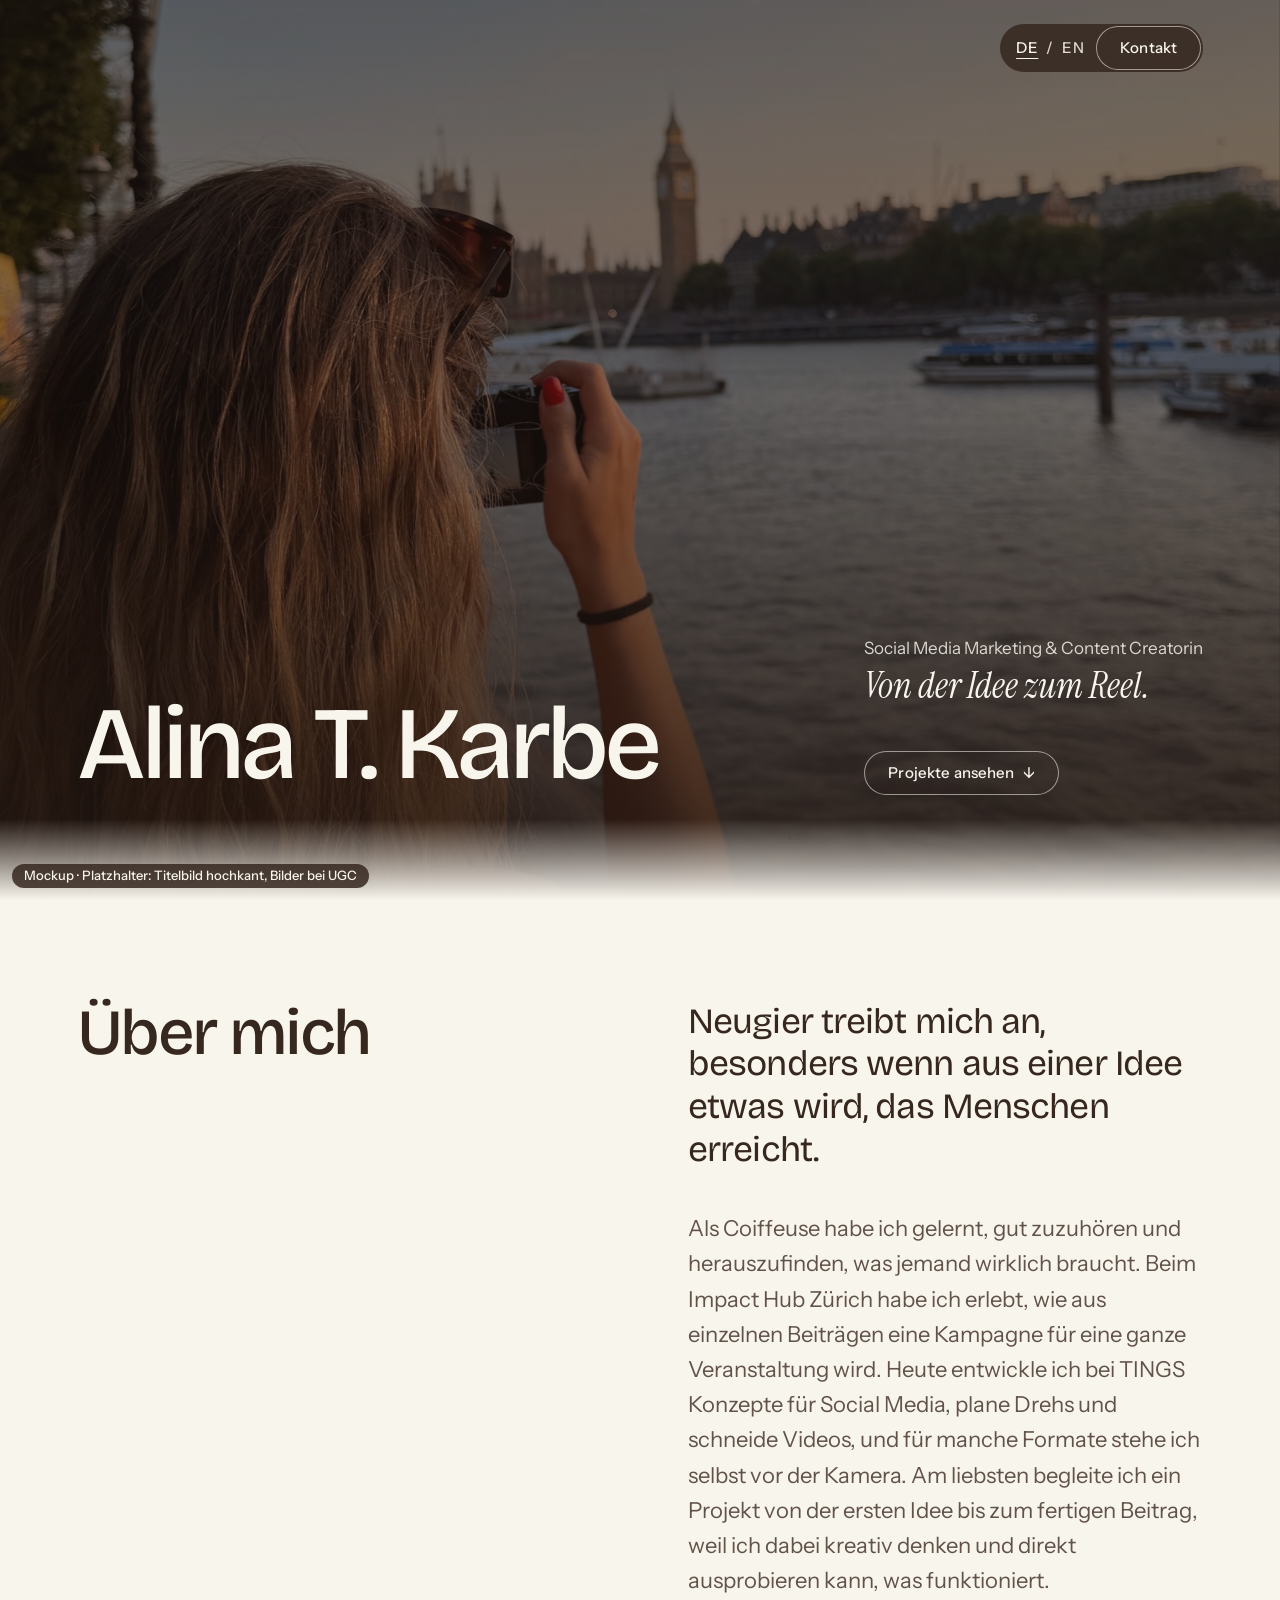
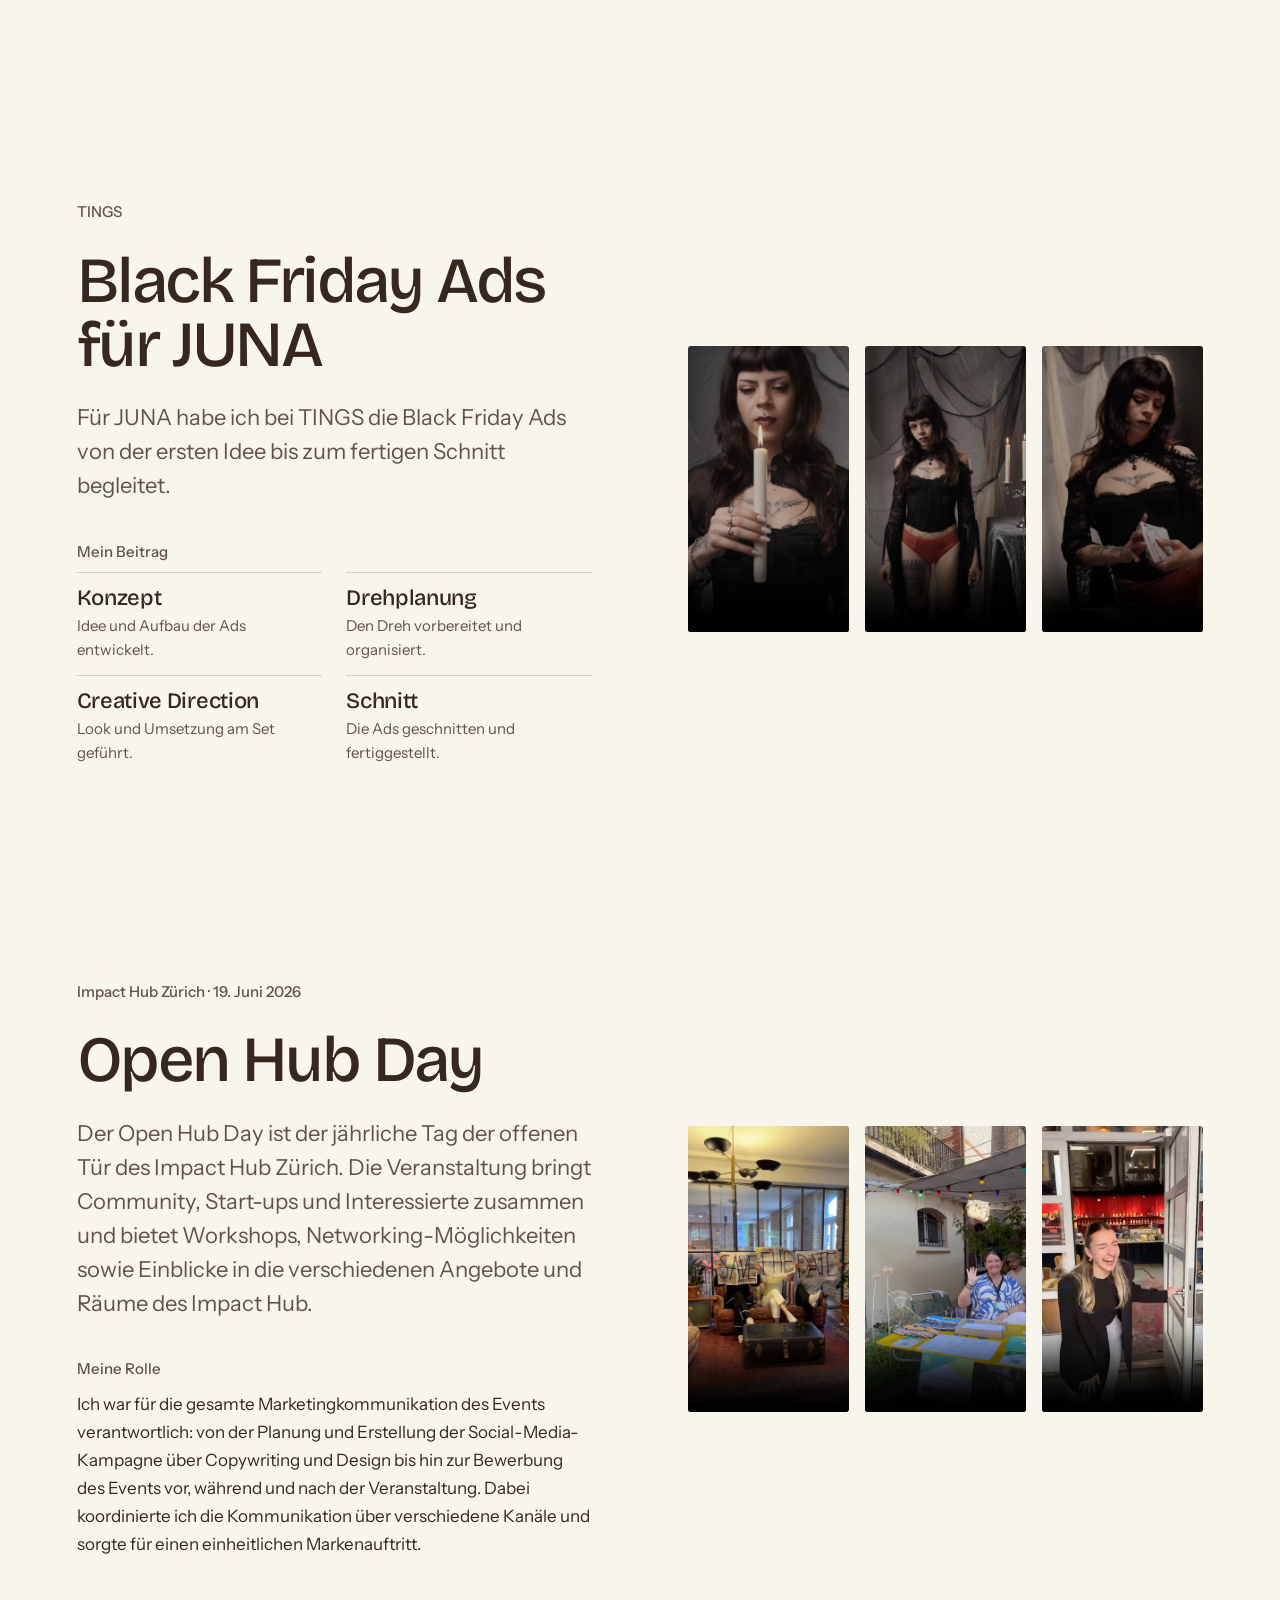
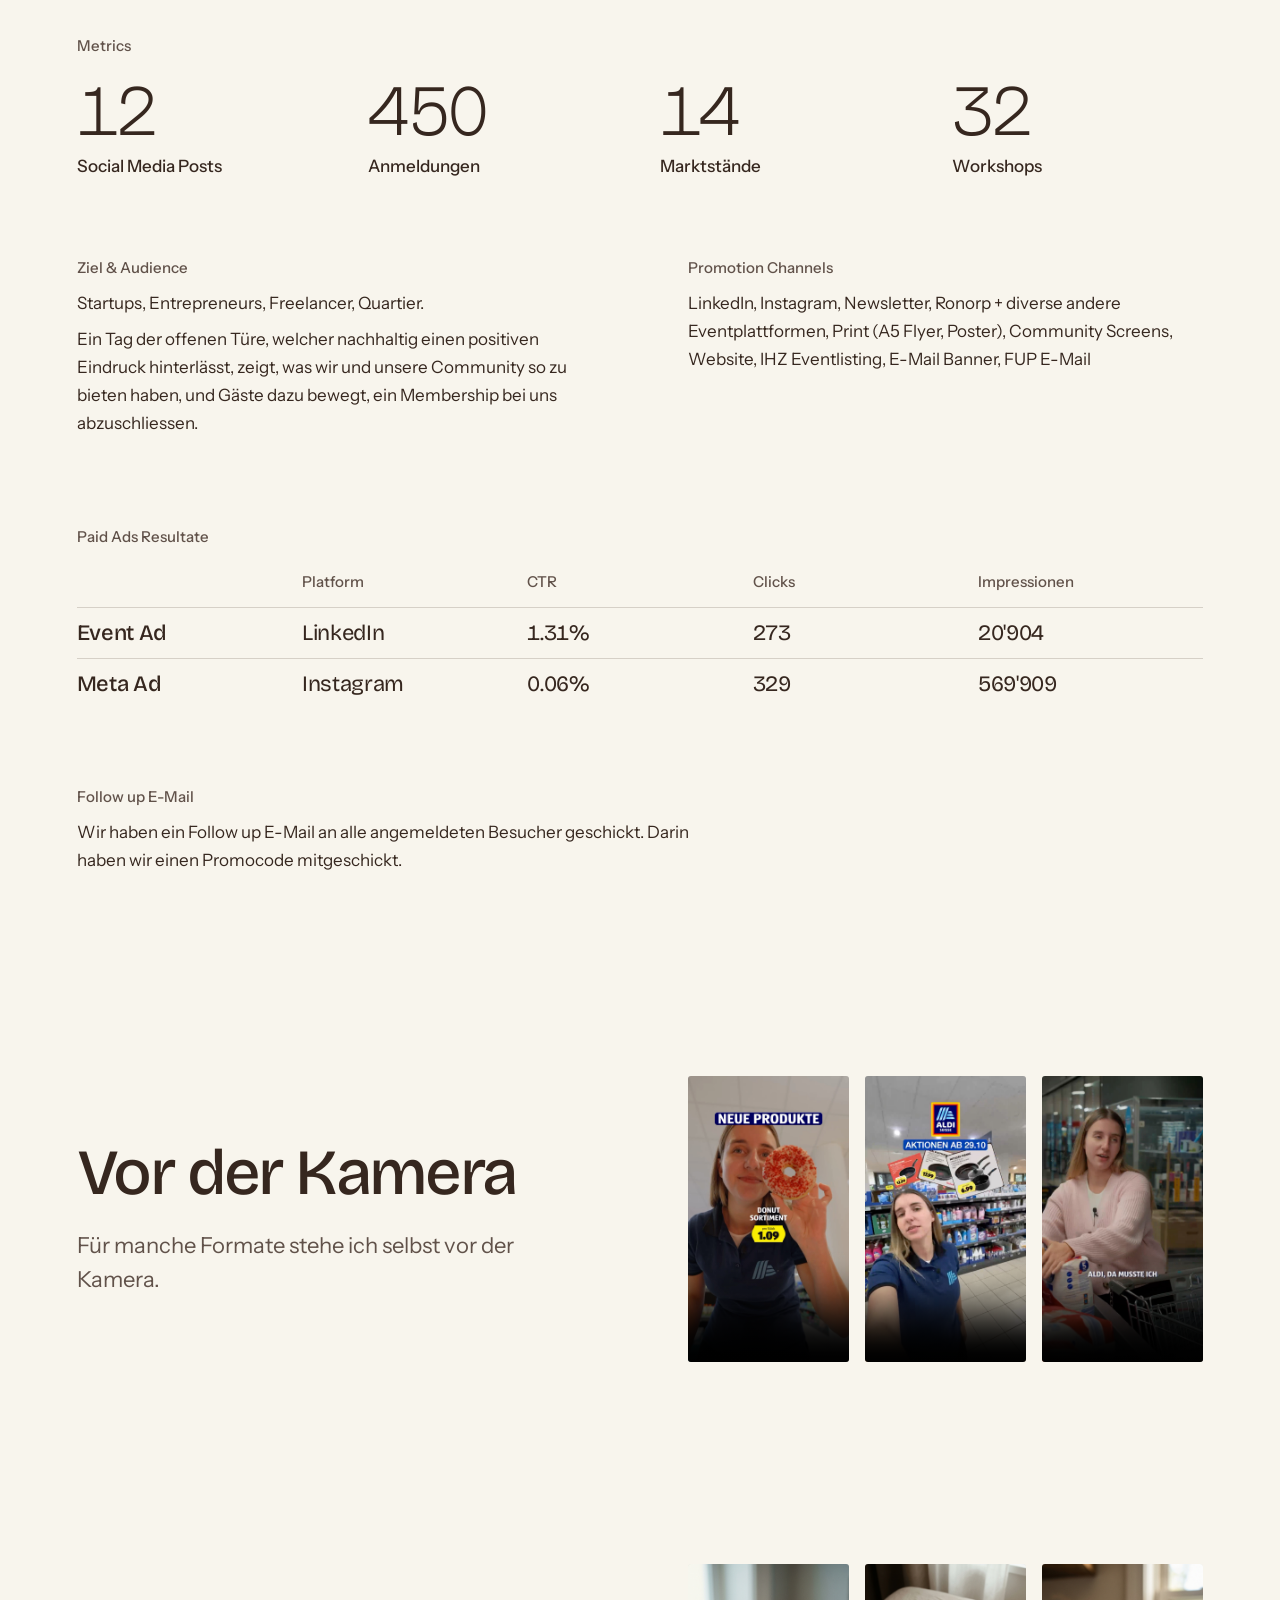
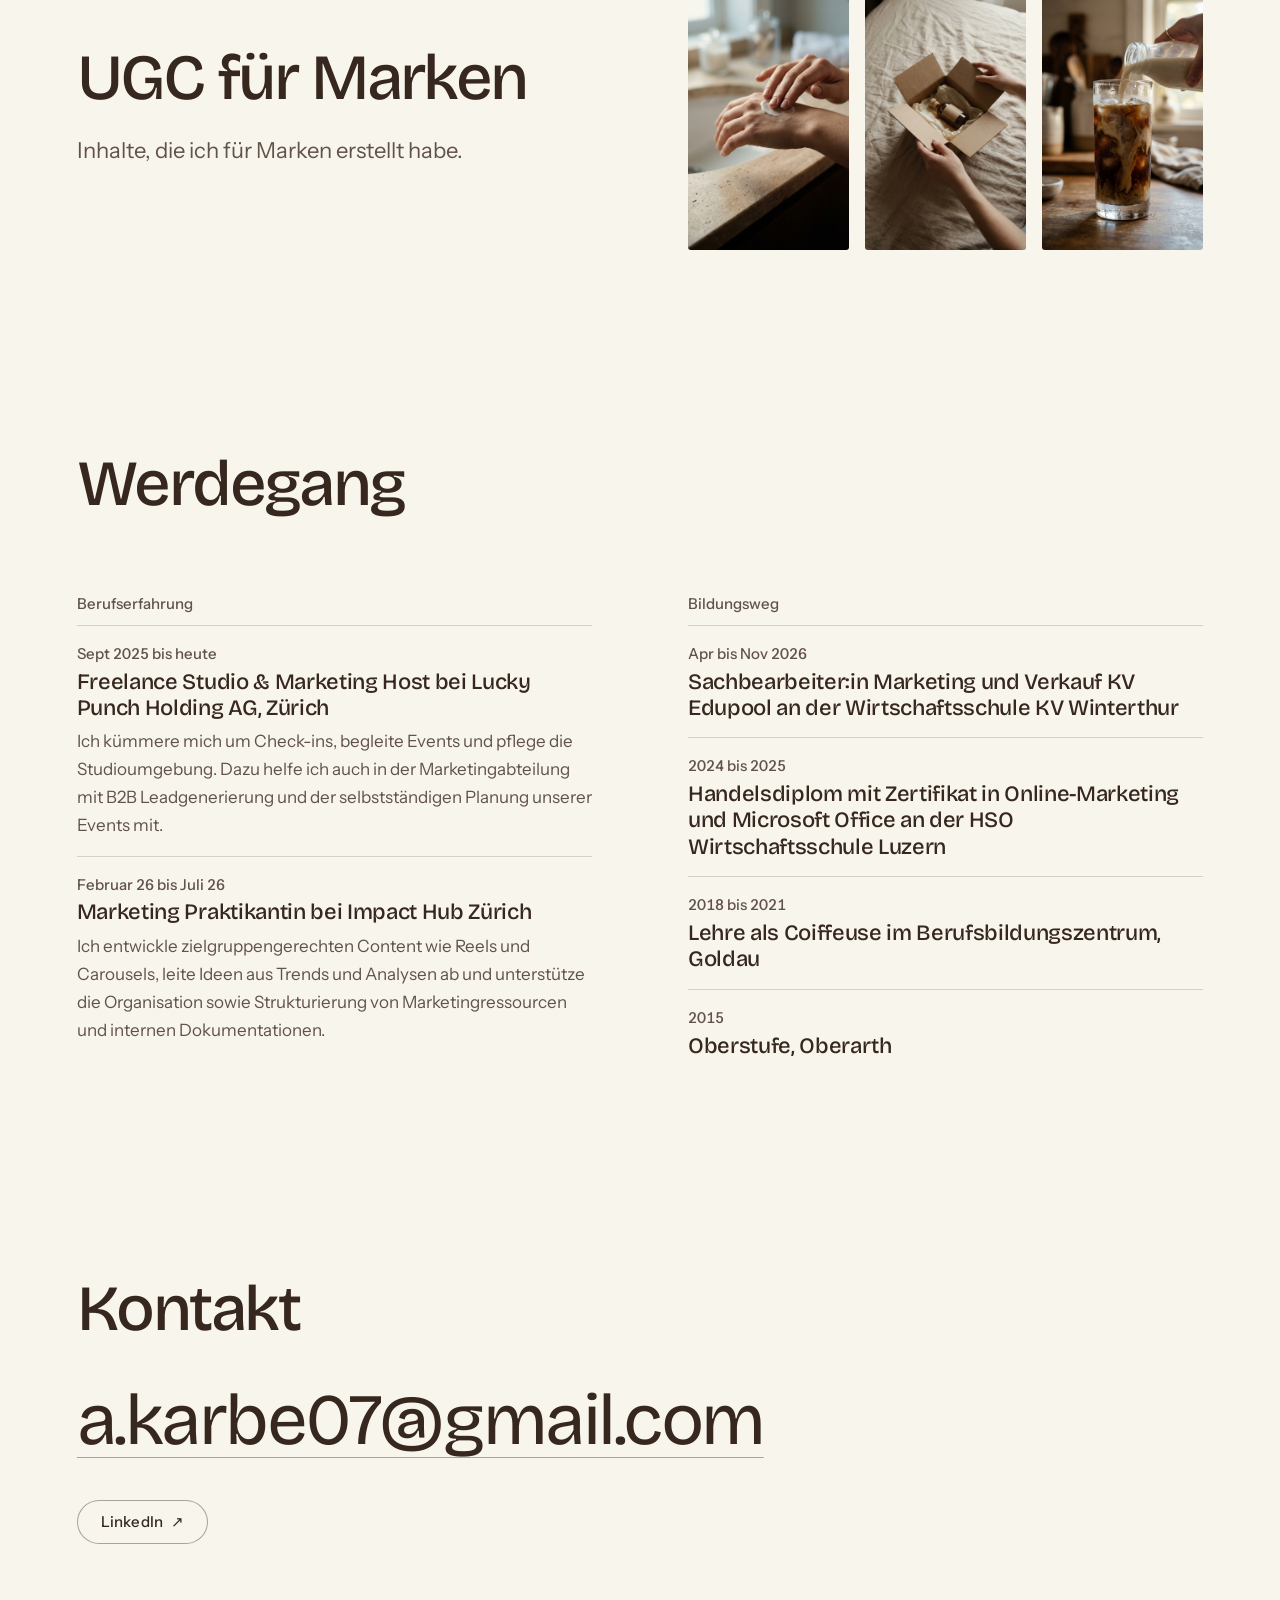
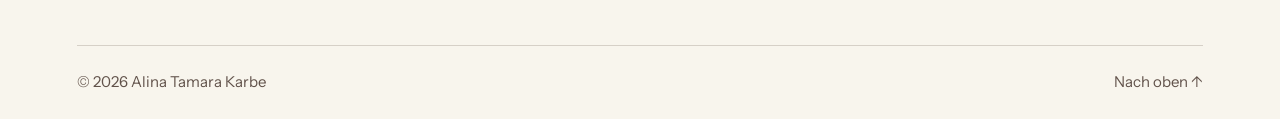
==== commit 70b67ec6: "Add her deck's content, put the name on one line and make the layout symmetric Open Hub Day gets the" ====
--- a/index.html
+++ b/index.html
@@ -44,7 +44,7 @@
         <img src="media/cover-standin.jpg" alt="" fetchpriority="high">
       </picture>
       <div class="cover__veil" aria-hidden="true"></div>
-      <h1>Alina T.<br>Karbe</h1>
+      <h1>Alina&nbsp;T. Karbe</h1>
       <div class="hero__meta">
         <p class="hero__role">Social Media Marketing & Content Creatorin</p>
         <p class="hero__tagline">Von der Idee zum Reel.</p>
@@ -81,7 +81,7 @@
             </dl>
           </div>
         </div>
-        <div class="ads seq" role="group" aria-label="Die fertigen Ads">
+        <div class="media-row seq" role="group" aria-label="Die fertigen Ads">
           <figure class="media">
             <div class="slot"><video src="media/tings-ad-1.mp4" data-poster="media/tings-ad-1.jpg" controls muted playsinline preload="none"></video></div>
           </figure>
@@ -95,62 +95,79 @@
       </div>
     </section>
 
-    <!-- Impact Hub Zürich · her two numbers live here only -->
+    <!-- Impact Hub Zürich · her text and figures from her deck (slides 05a, 05c), see docs/copy.md; 12 and 450 live here only -->
     <section class="sect" id="impact-hub">
-      <div class="wrap split split--rev">
-        <div class="split__text">
-          <p class="case__tab">Impact Hub Zürich</p>
+      <div class="wrap split">
+        <div class="split__text">
+          <p class="case__tab">Impact Hub Zürich · <time datetime="2026-06-19">19. Juni 2026</time></p>
           <h2>Open Hub Day</h2>
-          <!-- TODO Alina: event context from the old portfolio; confirm the intro (see docs/copy.md) -->
-          <p class="lede">Für den Open Hub Day beim Impact Hub Zürich habe ich die Kampagne mitgeplant, Texte geschrieben und Inhalte gestaltet.</p>
+          <p class="lede">Der Open Hub Day ist der jährliche Tag der offenen Tür des Impact Hub Zürich. Die Veranstaltung bringt Community, Start-ups und Interessierte zusammen und bietet Workshops, Networking-Möglichkeiten sowie Einblicke in die verschiedenen Angebote und Räume des Impact Hub.</p>
+          <div class="block">
+            <h3>Meine Rolle</h3>
+            <p>Ich war für die gesamte Marketingkommunikation des Events verantwortlich: von der Planung und Erstellung der Social-Media-Kampagne über Copywriting und Design bis hin zur Bewerbung des Events vor, während und nach der Veranstaltung. Dabei koordinierte ich die Kommunikation über verschiedene Kanäle und sorgte für einen einheitlichen Markenauftritt.</p>
+          </div>
+        </div>
+        <div class="media-row" role="group" aria-label="Visuals der Kampagne">
+          <figure class="media">
+            <div class="slot"><video src="media/open-hub-day-1.mp4" data-poster="media/open-hub-day-1.jpg" controls muted playsinline preload="none" aria-label="Kampagnenvisual Open Hub Day"></video></div>
+          </figure>
+          <figure class="media">
+            <div class="slot"><video src="media/open-hub-day-2.mp4" data-poster="media/open-hub-day-2.jpg" controls muted playsinline preload="none" aria-label="Kampagnenvisual Open Hub Day"></video></div>
+          </figure>
+          <figure class="media">
+            <div class="slot"><video src="media/open-hub-day-3.mp4" data-poster="media/open-hub-day-3.jpg" controls muted playsinline preload="none" aria-label="Kampagnenvisual Open Hub Day"></video></div>
+          </figure>
+        </div>
+      </div>
+      <!-- TODO Alina: the flyers and the campaign visuals of her deck, as original files (see docs/copy.md) -->
+      <div class="wrap facts">
+        <div class="block facts__wide">
+          <h3>Metrics</h3>
           <div class="stats">
-            <div>
-              <p class="stat__num">12</p>
-              <p class="stat__label">Social Media Posts</p>
-              <p class="stat__note">Umfang der Kampagne</p>
-            </div>
-            <div>
-              <p class="stat__num">450</p>
-              <p class="stat__label">Anmeldungen</p>
-              <p class="stat__note">Ergebnis des Events</p>
-            </div>
-          </div>
-          <div class="block">
-            <h3>Mein Beitrag</h3>
-            <ul class="rows">
-              <li>Kampagnenplanung</li>
-              <li>Copywriting</li>
-              <li>Design</li>
-            </ul>
-          </div>
-          <div class="block">
-            <h3>Kanäle</h3>
-            <p>Instagram, LinkedIn, Newsletter, Print</p>
-          </div>
-        </div>
-        <div class="visuals" role="group" aria-label="Visuals der Kampagne">
-          <figure class="media">
-            <div class="slot"><video src="media/open-hub-day-1.mp4" data-poster="media/open-hub-day-1.jpg" controls muted playsinline preload="none" aria-label="Kampagnenvisual Open Hub Day"></video></div>
-          </figure>
-          <figure class="media">
-            <div class="slot"><video src="media/open-hub-day-2.mp4" data-poster="media/open-hub-day-2.jpg" controls muted playsinline preload="none" aria-label="Kampagnenvisual Open Hub Day"></video></div>
-          </figure>
-          <figure class="media">
-            <div class="slot"><video src="media/open-hub-day-3.mp4" data-poster="media/open-hub-day-3.jpg" controls muted playsinline preload="none" aria-label="Kampagnenvisual Open Hub Day"></video></div>
-          </figure>
-        </div>
-      </div>
-    </section>
-
-    <!-- Vor der Kamera · one band of three clips -->
+            <div><p class="stat__num">12</p><p class="stat__label">Social Media Posts</p></div>
+            <div><p class="stat__num">450</p><p class="stat__label">Anmeldungen</p></div>
+            <div><p class="stat__num">14</p><p class="stat__label">Marktstände</p></div>
+            <div><p class="stat__num">32</p><p class="stat__label">Workshops</p></div>
+          </div>
+        </div>
+        <div class="block">
+          <h3>Ziel & Audience</h3>
+          <p>Startups, Entrepreneurs, Freelancer, Quartier.</p>
+          <p>Ein Tag der offenen Türe, welcher nachhaltig einen positiven Eindruck hinterlässt, zeigt, was wir und unsere Community so zu bieten haben, und Gäste dazu bewegt, ein Membership bei uns abzuschliessen.</p>
+        </div>
+        <div class="block">
+          <h3>Promotion Channels</h3>
+          <p>LinkedIn, Instagram, Newsletter, Ronorp + diverse andere Eventplattformen, Print (A5 Flyer, Poster), Community Screens, Website, IHZ Eventlisting, E-Mail Banner, FUP E-Mail</p>
+        </div>
+        <div class="block facts__wide">
+          <table class="table">
+            <caption>Paid Ads Resultate</caption>
+            <thead>
+              <tr><td></td><th scope="col">Platform</th><th scope="col">CTR</th><th scope="col">Clicks</th><th scope="col">Impressionen</th></tr>
+            </thead>
+            <tbody>
+              <tr><th scope="row">Event Ad</th><td data-label="Platform">LinkedIn</td><td data-label="CTR">1.31%</td><td data-label="Clicks">273</td><td data-label="Impressionen">20'904</td></tr>
+              <tr><th scope="row">Meta Ad</th><td data-label="Platform">Instagram</td><td data-label="CTR">0.06%</td><td data-label="Clicks">329</td><td data-label="Impressionen">569'909</td></tr>
+            </tbody>
+          </table>
+        </div>
+        <div class="block facts__wide">
+          <h3>Follow up E-Mail</h3>
+          <p>Wir haben ein Follow up E-Mail an alle angemeldeten Besucher geschickt. Darin haben wir einen Promocode mitgeschickt.</p>
+          <!-- TODO Alina: the e-mail figures and the cost per click wait for Impact Hub's OK -->
+        </div>
+      </div>
+    </section>
+
+    <!-- Vor der Kamera · text left, three clips right, like every section -->
     <section class="sect" id="vor-der-kamera">
-      <div class="wrap stack">
+      <div class="wrap split">
         <div class="split__text">
           <h2>Vor der Kamera</h2>
           <p class="lede">Für manche Formate stehe ich selbst vor der Kamera.</p>
         </div>
         <!-- TODO Alina: format and contribution per clip (see docs/copy.md) -->
-        <div class="band" role="group" aria-label="Clips vor der Kamera">
+        <div class="media-row" role="group" aria-label="Clips vor der Kamera">
           <figure class="media">
             <div class="slot"><video src="media/kamera-1.mp4" data-poster="media/kamera-1.jpg" controls muted playsinline preload="none"></video></div>
           </figure>
@@ -176,6 +193,51 @@
           <figure class="media"><div class="slot"><img src="media/ugc-1.jpg" alt="" loading="lazy" decoding="async"></div></figure>
           <figure class="media"><div class="slot"><img src="media/ugc-2.jpg" alt="" loading="lazy" decoding="async"></div></figure>
           <figure class="media"><div class="slot"><img src="media/ugc-3.jpg" alt="" loading="lazy" decoding="async"></div></figure>
+        </div>
+      </div>
+    </section>
+
+    <!-- Werdegang · from her deck (slides 02, 03): dates and titles as she wrote them, one or two of her sentences each; see docs/copy.md -->
+    <section class="sect" id="werdegang">
+      <div class="wrap stack">
+        <h2>Werdegang</h2>
+        <div class="cv">
+          <div class="block">
+            <h3>Berufserfahrung</h3>
+            <ol class="cv__list">
+              <li>
+                <p class="cv__date">Sept 2025 bis heute</p>
+                <p class="cv__title">Freelance Studio & Marketing Host bei Lucky Punch Holding AG, Zürich</p>
+                <p class="cv__text">Ich kümmere mich um Check-ins, begleite Events und pflege die Studioumgebung. Dazu helfe ich auch in der Marketingabteilung mit B2B Leadgenerierung und der selbstständigen Planung unserer Events mit.</p>
+              </li>
+              <li>
+                <p class="cv__date">Februar 26 bis Juli 26</p>
+                <p class="cv__title">Marketing Praktikantin bei Impact Hub Zürich</p>
+                <p class="cv__text">Ich entwickle zielgruppengerechten Content wie Reels und Carousels, leite Ideen aus Trends und Analysen ab und unterstütze die Organisation sowie Strukturierung von Marketingressourcen und internen Dokumentationen.</p>
+              </li>
+            </ol>
+          </div>
+          <div class="block">
+            <h3>Bildungsweg</h3>
+            <ol class="cv__list">
+              <li>
+                <p class="cv__date">Apr bis Nov 2026</p>
+                <p class="cv__title">Sachbearbeiter:in Marketing und Verkauf KV Edupool an der Wirtschaftsschule KV Winterthur</p>
+              </li>
+              <li>
+                <p class="cv__date">2024 bis 2025</p>
+                <p class="cv__title">Handelsdiplom mit Zertifikat in Online-Marketing und Microsoft Office an der HSO Wirtschaftsschule Luzern</p>
+              </li>
+              <li>
+                <p class="cv__date">2018 bis 2021</p>
+                <p class="cv__title">Lehre als Coiffeuse im Berufsbildungszentrum, Goldau</p>
+              </li>
+              <li>
+                <p class="cv__date">2015</p>
+                <p class="cv__title">Oberstufe, Oberarth</p>
+              </li>
+            </ol>
+          </div>
         </div>
       </div>
     </section>
--- a/tokens.css
+++ b/tokens.css
@@ -82,3 +82,8 @@
   --rise:          1.5rem;
   --drift:         -10%;    /* how far the cover picture rises while the paper covers it */
 }
+
+/* Phones · sections closer: no dead screen between blocks (Carmine, 17.11.2026) */
+@media (max-width: 47.99rem) {
+  :root { --space-section: var(--space-xl); }
+}
--- a/styles.css
+++ b/styles.css
@@ -46,8 +46,8 @@
   -webkit-font-smoothing: antialiased;
 }
 
-h1, h2, h3, p, ul, dl, dd, figure { margin: 0; }
-ul { padding: 0; list-style: none; }
+h1, h2, h3, p, ul, ol, dl, dd, figure { margin: 0; }
+ul, ol { padding: 0; list-style: none; }
 a { color: inherit; }
 img, video { display: block; max-width: 100%; }
 
@@ -65,7 +65,7 @@
 }
 h1 { font-size: var(--text-display); line-height: 0.94; letter-spacing: -0.05em; }
 h2 { font-size: var(--text-2xl); line-height: 1; letter-spacing: -0.04em; }
-h3 {
+h3, caption {
   font-family: var(--font-body);
   font-size: var(--text-sm);
   font-weight: 500;
@@ -135,21 +135,23 @@
 }
 .slot img, .slot video { position: absolute; inset: 0; width: 100%; height: 100%; object-fit: cover; }
 
-/* Section patterns · text beside media, or stacked */
-
-.split { display: grid; gap: var(--space-2xl); }
+/* Section patterns · two equal columns, text left and media right; stacked when narrower.
+ * One rhythm everywhere: --space-2xl between rows, --space-3xl between columns */
+
+.split, .stack, .facts, .cv { display: grid; gap: var(--space-2xl) var(--space-3xl); }
 .split__text { display: grid; gap: var(--space-lg); align-content: start; min-width: 0; }
-.stack { display: grid; gap: var(--space-2xl); }
-
-@media (min-width: 60rem) {
-  .split {
-    grid-template-columns: minmax(0, 5fr) minmax(0, 7fr);
-    gap: var(--space-3xl);
-    align-items: center;
-  }
-  .split--rev { grid-template-columns: minmax(0, 7fr) minmax(0, 5fr); }
-  .split--rev > .split__text { order: 2; }
-}
+
+/* Text beside text from 48rem; text beside three media from 80rem, where each picture is still a useful size */
+@media (min-width: 48rem) {
+  .facts, .cv { grid-template-columns: repeat(2, minmax(0, 1fr)); }
+}
+@media (min-width: 80rem) {
+  .split { grid-template-columns: repeat(2, minmax(0, 1fr)); align-items: center; }
+}
+
+/* A case's facts under its text and media; wide blocks take both columns */
+.facts { margin-top: var(--space-2xl); }
+.facts__wide { grid-column: 1 / -1; }
 
 .case__tab {
   font-size: var(--text-sm);
@@ -159,7 +161,8 @@
 
 .lede { max-width: 38ch; font-size: var(--text-lg); line-height: 1.55; color: var(--color-muted); }
 
-.block { display: grid; gap: var(--space-xs); margin-top: var(--space-sm); }
+.block { display: grid; gap: var(--space-xs); align-content: start; margin-top: var(--space-sm); }
+.block > p { max-width: 60ch; }
 
 .rows {
   display: grid;
@@ -184,13 +187,16 @@
 .rows dd { font-size: var(--text-sm); color: var(--color-muted); }
 ul.rows { grid-template-columns: minmax(0, 1fr); }
 
-/* Numbers · her two numbers, once, in the Impact Hub case */
+/* Numbers · her four event figures, once, in the Impact Hub case: four equal columns, two by two on phones */
 
 .stats {
   display: grid;
-  grid-template-columns: repeat(2, max-content);
+  grid-template-columns: repeat(2, minmax(0, 1fr));
   gap: var(--space-xl);
   margin-top: var(--space-sm);
+}
+@media (min-width: 48rem) {
+  .stats { grid-template-columns: repeat(4, minmax(0, 1fr)); }
 }
 .stat__num {
   font-family: var(--font-display);
@@ -202,6 +208,56 @@
 }
 .stat__label { margin-top: var(--space-xs); font-size: var(--text-md); font-weight: 500; }
 .stat__note { margin-top: var(--space-3xs); font-size: var(--text-sm); color: var(--color-muted); }
+
+/* Tables · her figures exactly as she gave them, hairline above each row; on phones each row
+ * becomes label and value lines (the header stays for screen readers) */
+
+.table { width: 100%; border-collapse: collapse; table-layout: fixed; font-variant-numeric: tabular-nums; }
+.table caption { padding-bottom: var(--space-xs); text-align: start; }
+.table th, .table td {
+  padding: var(--space-sm) var(--space-md) var(--space-sm) 0;
+  border-top: var(--rule-hair) solid var(--color-rule);
+  text-align: start;
+  vertical-align: baseline;
+}
+.table thead th { font-size: var(--text-sm); font-weight: 500; color: var(--color-label); }
+.table thead > tr > * { border-top: 0; }
+.table tbody th, .table td {
+  font-family: var(--font-display);
+  font-size: var(--text-lg);
+  font-weight: 500;
+  line-height: 1.2;
+  letter-spacing: -0.015em;
+}
+.table td { font-weight: 400; }
+.block > .table { margin-top: var(--space-sm); }
+
+@media (max-width: 47.99rem) {
+  .table thead { position: absolute; width: 1px; height: 1px; overflow: hidden; clip-path: inset(50%); }
+  .table, .table caption, .table tbody, .table tr, .table th, .table td { display: block; }
+  .table tbody tr { padding-block: var(--space-xs); border-top: var(--rule-hair) solid var(--color-rule); }
+  .table th, .table td { padding: var(--space-3xs) 0; border-top: 0; }
+  .table td { display: flex; justify-content: space-between; gap: var(--space-md); font-size: var(--text-md); }
+  .table td::before { content: attr(data-label); font-family: var(--font-body); font-size: var(--text-sm); color: var(--color-muted); }
+}
+
+/* Werdegang · each entry a date, a title and her lines, a hairline above */
+
+.cv__list > li {
+  display: grid;
+  gap: var(--space-3xs);
+  padding-block: var(--space-md);
+  border-top: var(--rule-hair) solid var(--color-rule);
+}
+.cv__date { font-size: var(--text-sm); font-weight: 500; color: var(--color-label); font-variant-numeric: tabular-nums; }
+.cv__title {
+  font-family: var(--font-display);
+  font-size: var(--text-lg);
+  font-weight: 500;
+  line-height: 1.2;
+  letter-spacing: -0.015em;
+}
+.cv__text { max-width: 60ch; margin-top: var(--space-2xs); color: var(--color-muted); }
 
 /* Über mich · her first sentence set large */
 
@@ -218,53 +274,35 @@
   letter-spacing: -0.025em;
   color: var(--color-text);
 }
-@media (min-width: 60rem) {
-  .about { grid-template-columns: minmax(0, 4fr) minmax(0, 8fr); gap: var(--space-3xl); }
-}
-
-/* Media groups · on phones a sideways swipe out to the screen edge, the next picture peeking in */
+@media (min-width: 80rem) {
+  .about { grid-template-columns: repeat(2, minmax(0, 1fr)); gap: var(--space-3xl); }
+}
+
+/* Media groups · on phones a sideways swipe out to the screen edge, the next picture peeking in;
+ * from 40rem three equal 9:16 frames in a row, in every section.
+ * .ads, .visuals and .band are the older names, still used by the trial pages */
 
 .ads, .visuals, .band, .media-row {
   display: flex;
   gap: var(--space-md);
   margin-inline: calc(-1 * var(--page-gutter));
-  padding: 0 var(--page-gutter) var(--space-sm);
+  padding: 0 var(--page-gutter);
   overflow-x: auto;
   scroll-snap-type: x mandatory;
   scroll-padding-inline: var(--page-gutter);
 }
-:is(.ads, .visuals, .band, .media-row) > .media { flex: 0 0 68%; scroll-snap-align: start; }
+/* As wide as the column allows, less one step, so the next one peeks in */
+:is(.ads, .visuals, .band, .media-row) > .media { flex: 0 0 calc(100% - var(--space-xl)); scroll-snap-align: start; }
 :is(.ads, .visuals, .band, .media-row) .slot { aspect-ratio: 9 / 16; }
 
 @media (min-width: 40rem) {
   .ads, .visuals, .band, .media-row {
     display: grid;
+    grid-template-columns: repeat(3, minmax(0, 1fr));
     margin-inline: 0;
     padding: 0;
     overflow: visible;
   }
-  .media-row { grid-template-columns: repeat(3, minmax(0, 1fr)); }
-
-  /* TINGS · one large ad at the outer edge, two small beside it */
-  .ads { grid-template-columns: minmax(0, 1fr) minmax(0, 2fr); }
-  .ads > :first-child { grid-column: 2; grid-row: 1 / span 2; }
-
-  /* Impact Hub · one large visual at the outer edge, two small 4:5 beside it */
-  .visuals { grid-template-columns: minmax(0, 2fr) minmax(0, 1fr); }
-  .visuals > :first-child { grid-row: span 2; }
-  .visuals .slot { aspect-ratio: 4 / 5; }
-
-  .ads > :first-child .slot,
-  .visuals > :first-child .slot { height: 100%; aspect-ratio: auto; }
-
-  /* Vor der Kamera · one band: three clips edge to edge */
-  .band {
-    grid-template-columns: repeat(3, minmax(0, 1fr));
-    gap: var(--rule-hair);
-    overflow: hidden;
-    border-radius: var(--radius-media);
-  }
-  .band .slot { border-radius: 0; }
 }
 
 /* Kontakt · the address, large */
@@ -337,15 +375,18 @@
 .cover h1, .cover .hero__meta { position: relative; }
 .cover .hero__meta { margin-top: var(--space-xl); }
 
-/* From 60rem the lines sit right of the name, on one bottom row: the name stays low, clear of the picture's middle */
+/* From 60rem the name is one line and the lines sit right of it, on one bottom row: both groups end on
+ * the same baseline (the name's and the button's), low and clear of the picture's middle.
+ * Below, the name breaks after "T." only where it does not fit */
 @media (min-width: 60rem) {
   .cover {
     grid-template-columns: max-content minmax(0, max-content);
     justify-content: space-between;
-    align-items: end;
+    align-items: last baseline;
     column-gap: var(--space-xl);
     padding-inline: var(--page-edge);
   }
+  .cover h1 { white-space: nowrap; }
   .cover .hero__meta { margin-top: 0; }
 }
 
@@ -452,3 +493,22 @@
   color: var(--color-paper);
   font: 500 var(--text-xs) / 1.2 var(--font-body);
 }
+
+/* ---- Phones · one rhythm, a step tighter: --space-md inside a block, --space-lg between blocks,
+ * --space-section (--space-xl here) around each section. Laptop spacing is untouched ---- */
+@media (max-width: 47.99rem) {
+  .split, .stack, .facts, .cv { gap: var(--space-lg); }
+  .facts { margin-top: var(--space-lg); }
+  .split__text, .about { gap: var(--space-md); }
+  .about__lead { margin-bottom: var(--space-md); }
+  .block { margin-top: var(--space-xs); }
+  .rows > *, .cv__list > li { padding-block: var(--space-xs); }
+  /* The two numbers keep their width while they fit, and shrink instead of pushing the column wide */
+  .stats { grid-template-columns: repeat(2, minmax(0, max-content)); column-gap: var(--space-lg); margin-top: var(--space-xs); line-height: 1.3; }
+  .stat__label { margin-top: var(--space-2xs); }
+  .contact__inner { gap: var(--space-xs); }
+  .contact__mail, .foot a { display: inline-flex; align-items: center; gap: var(--space-2xs); min-height: var(--size-tap); }
+  .foot__line { padding-block: var(--space-xs); }
+  .cover .hero__meta { margin-top: var(--space-md); }
+  .hero__meta .btn { margin-top: var(--space-lg); }
+}
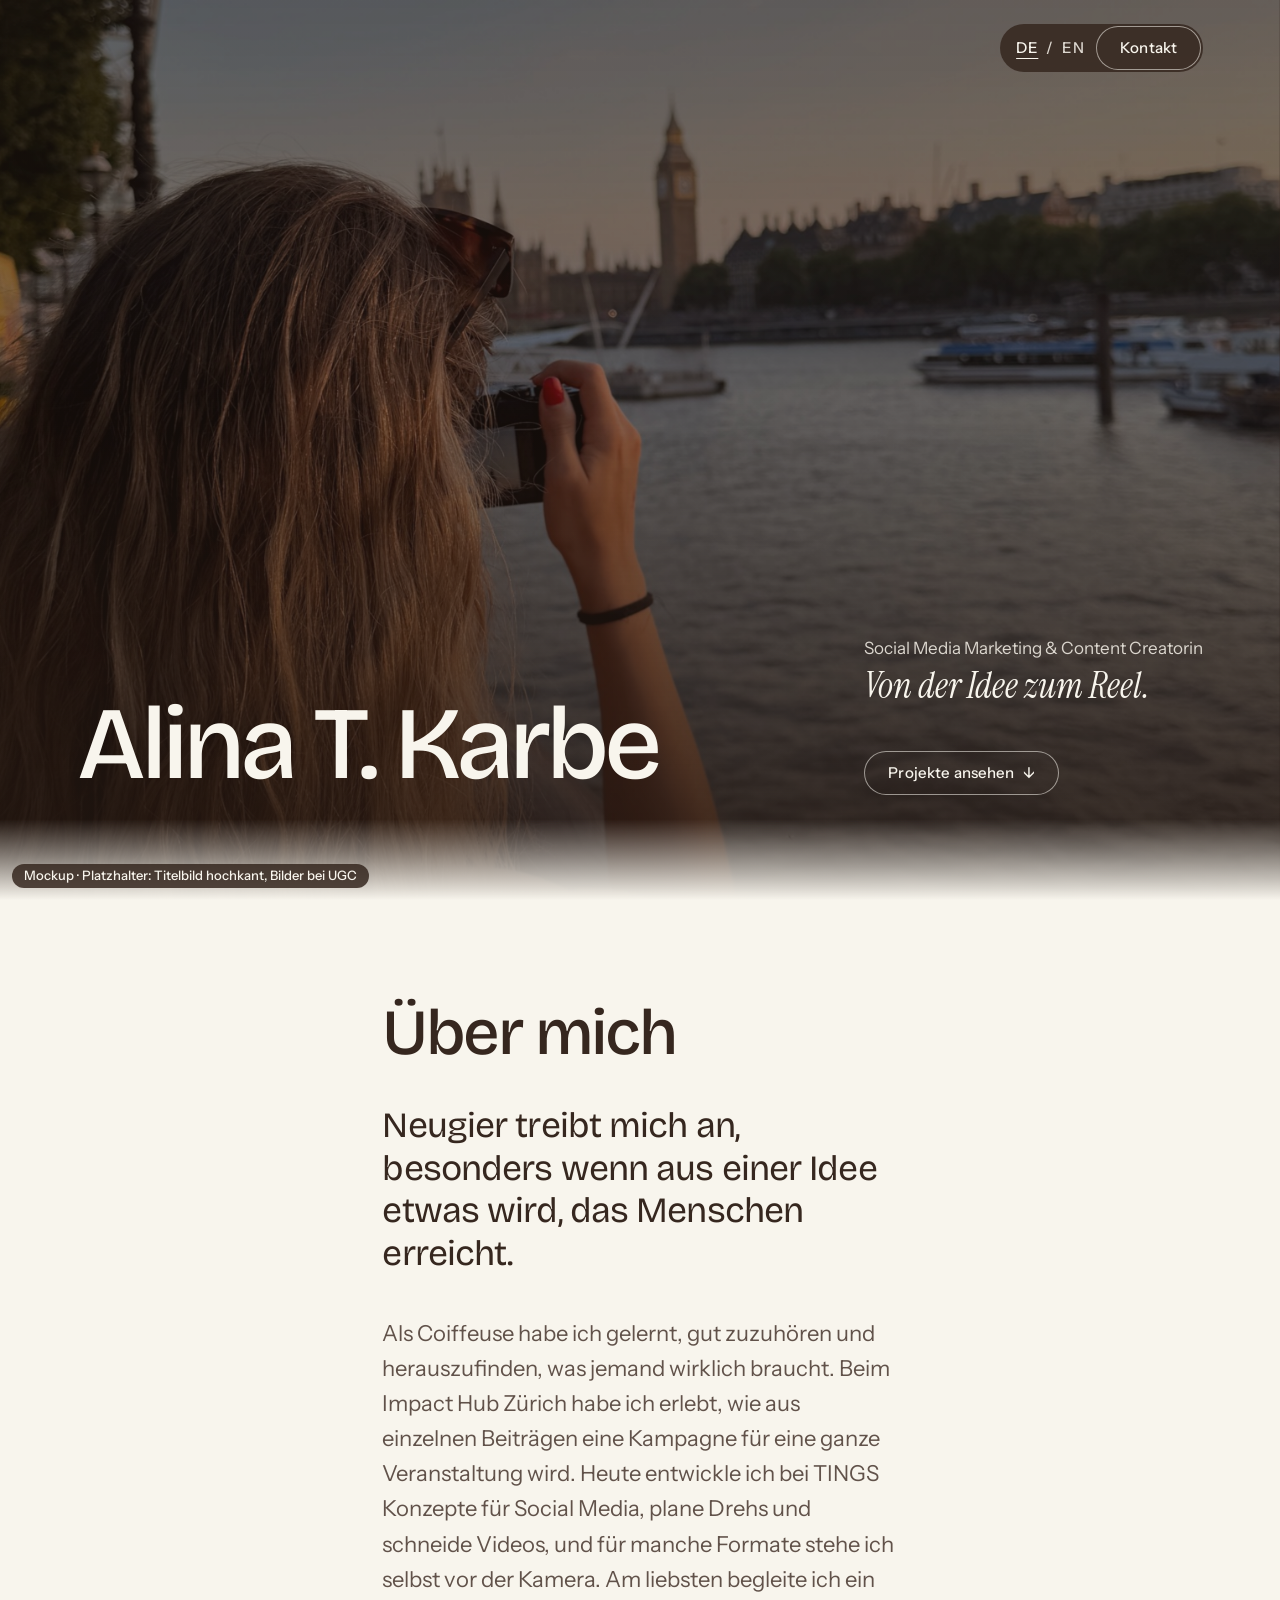
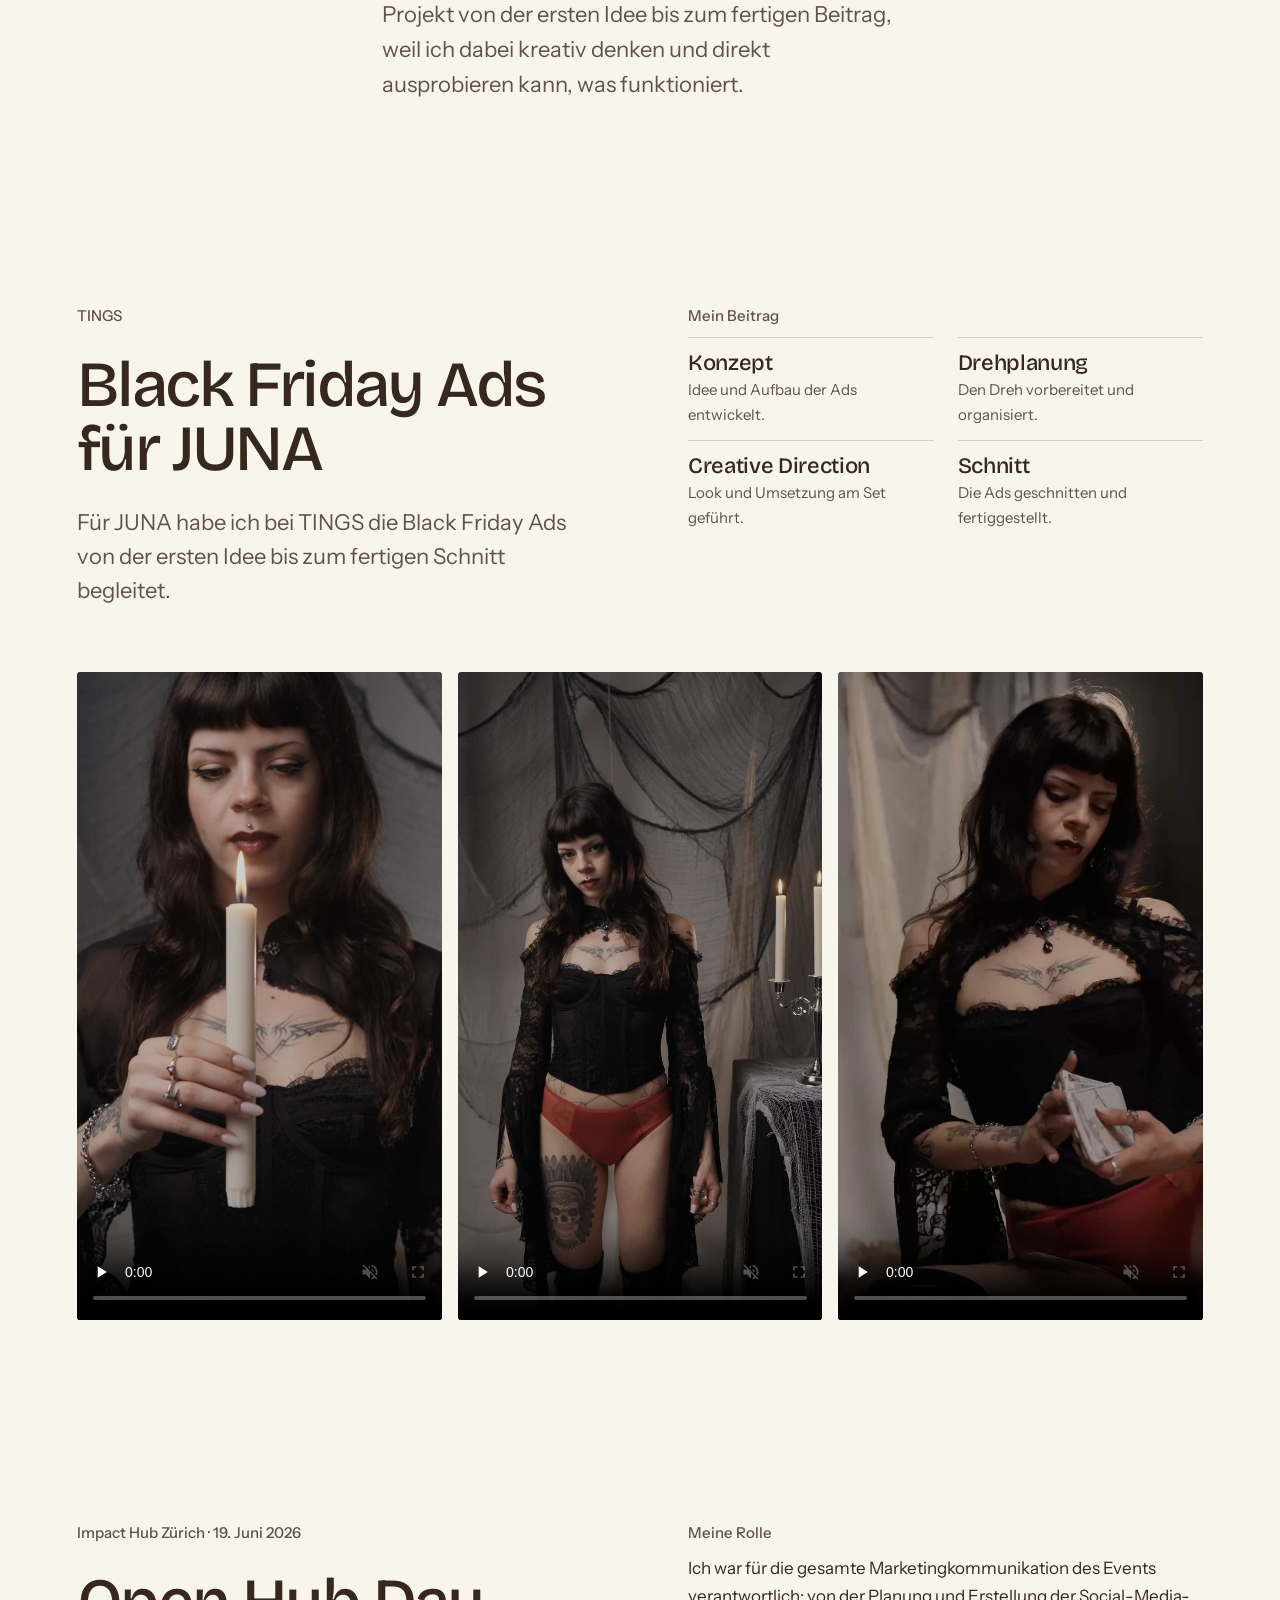
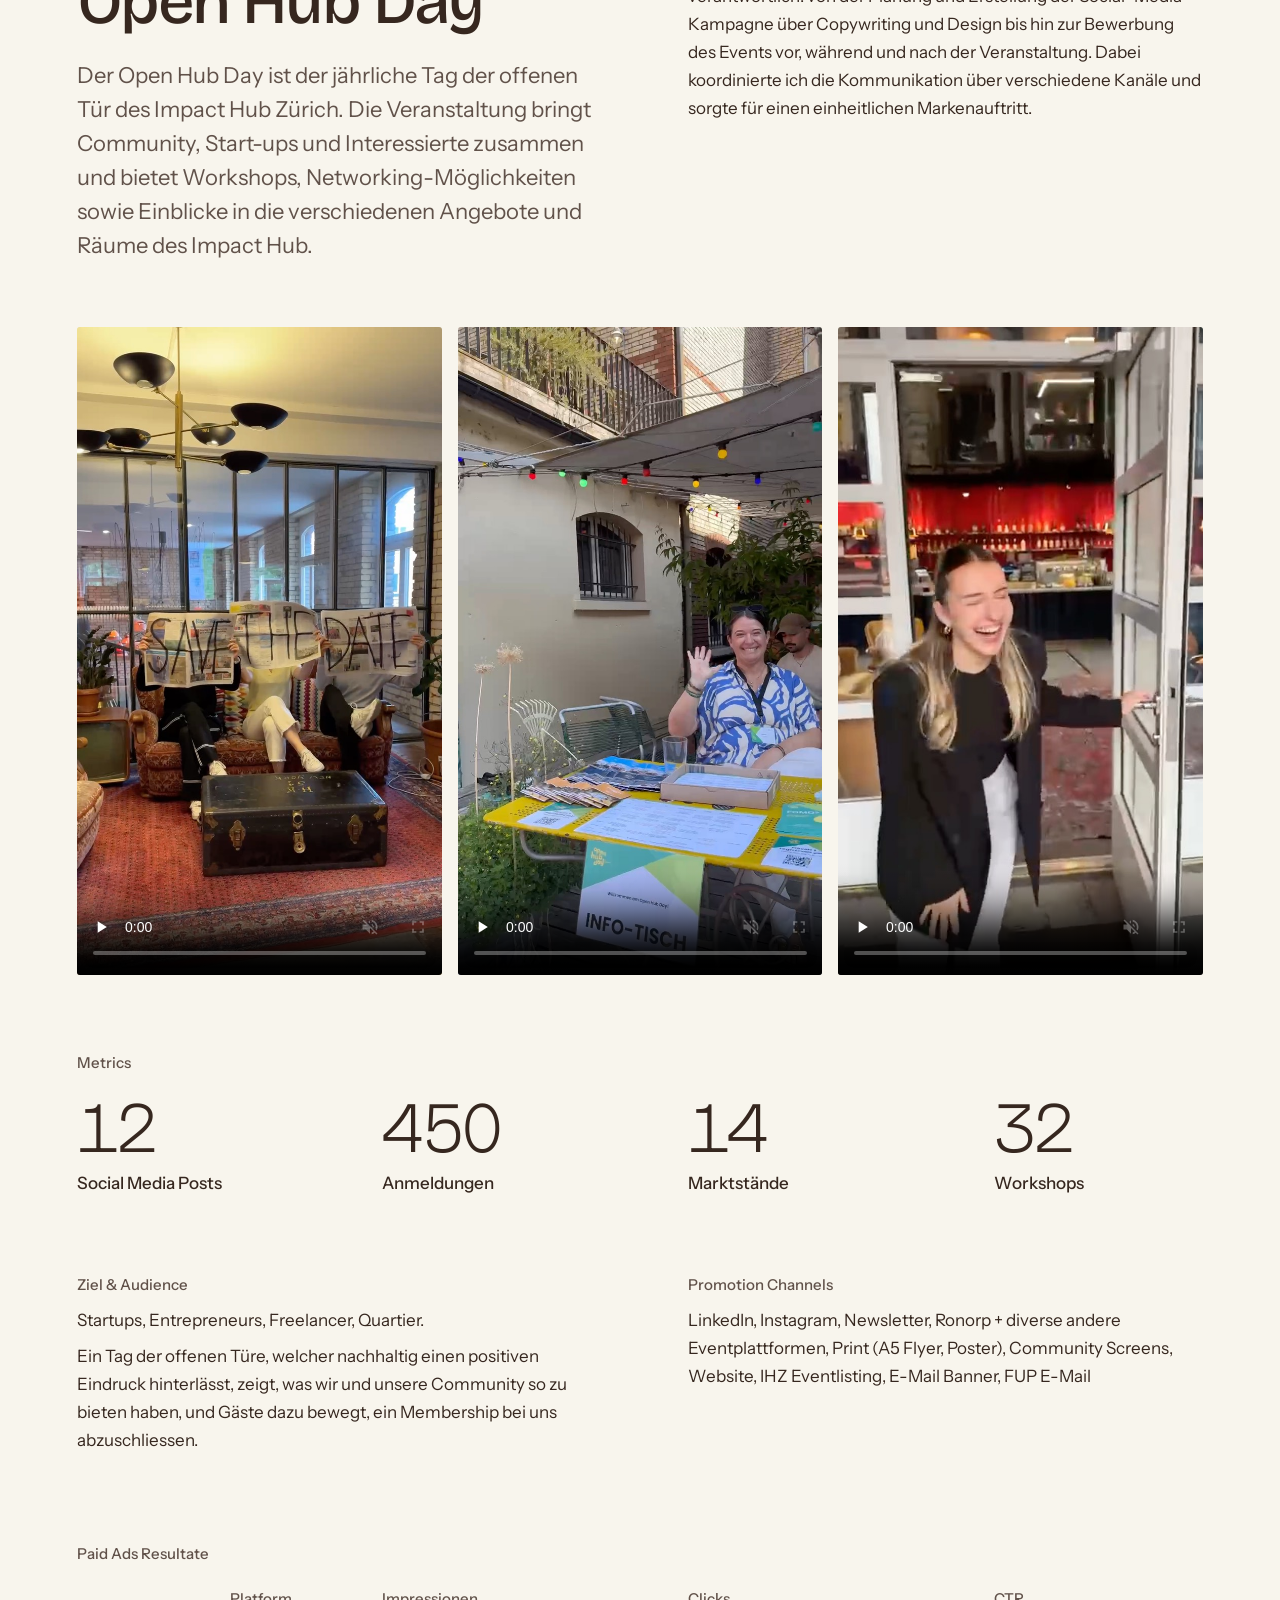
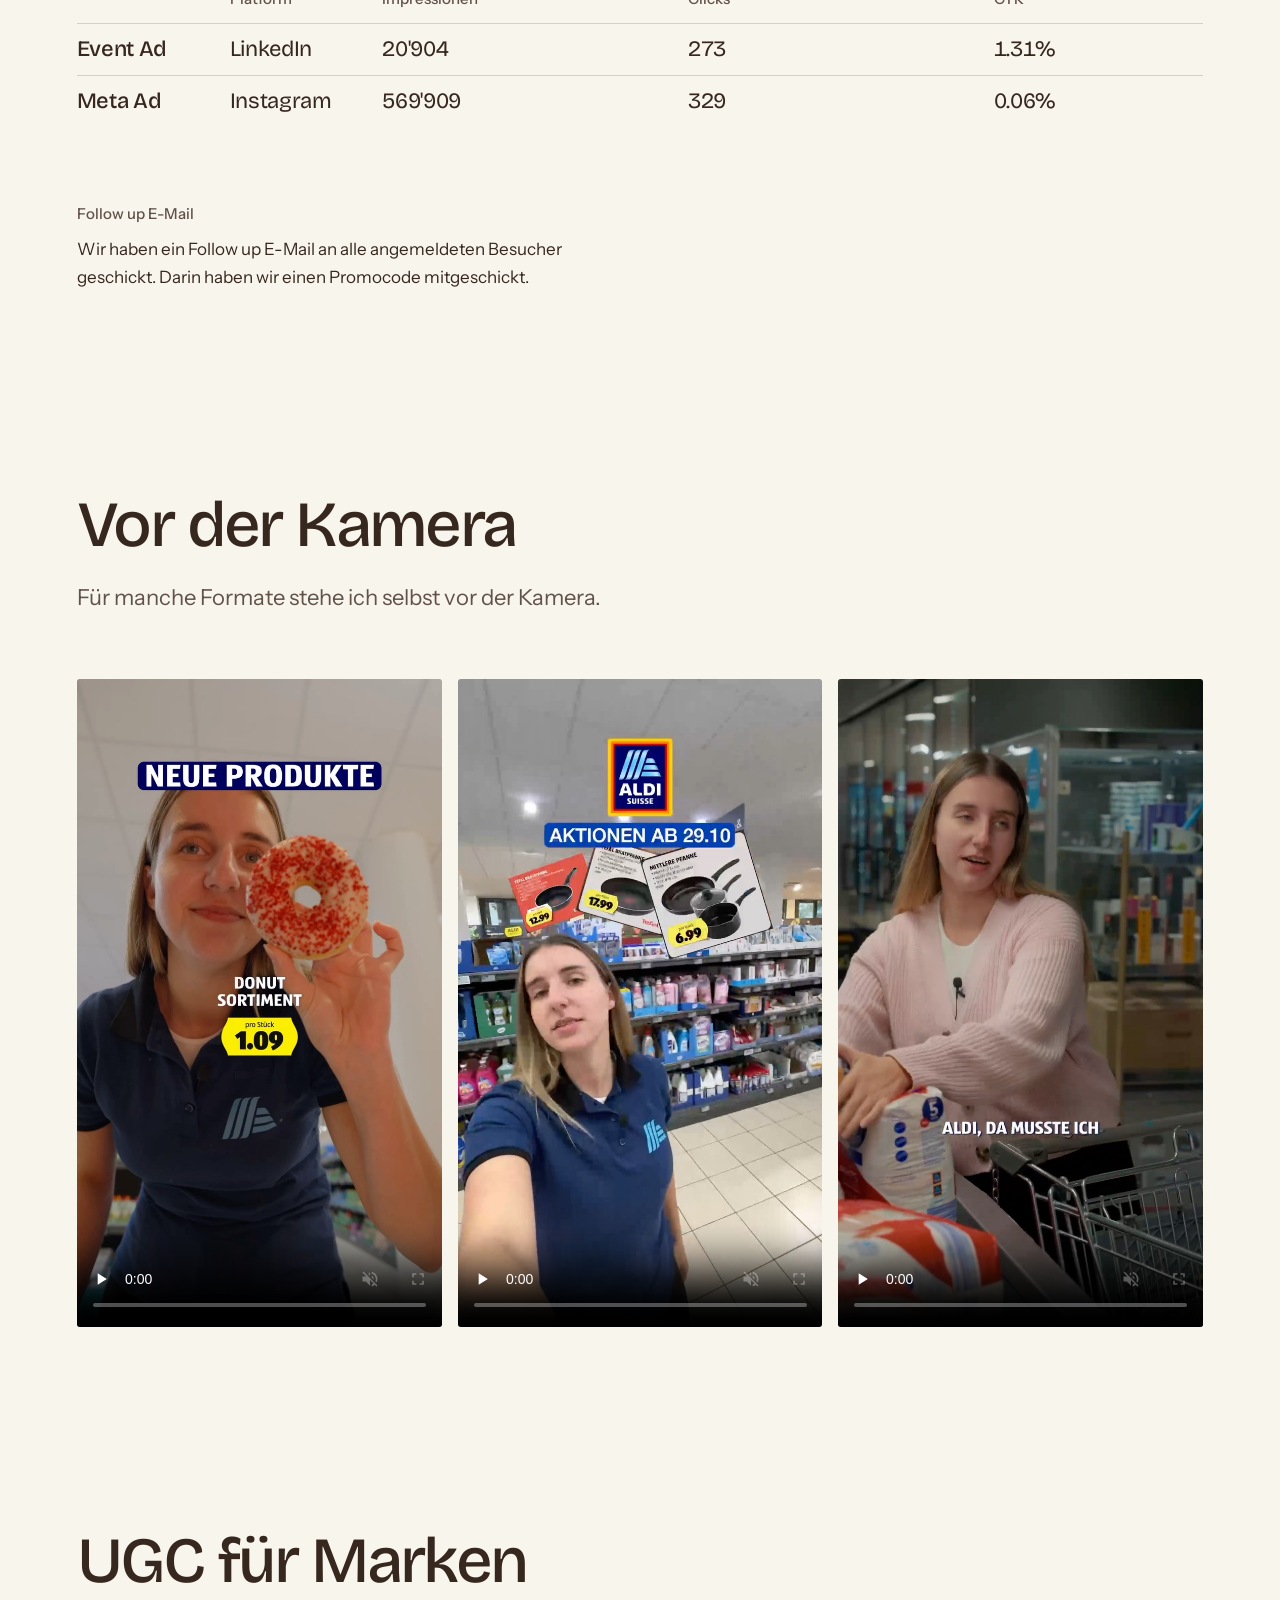
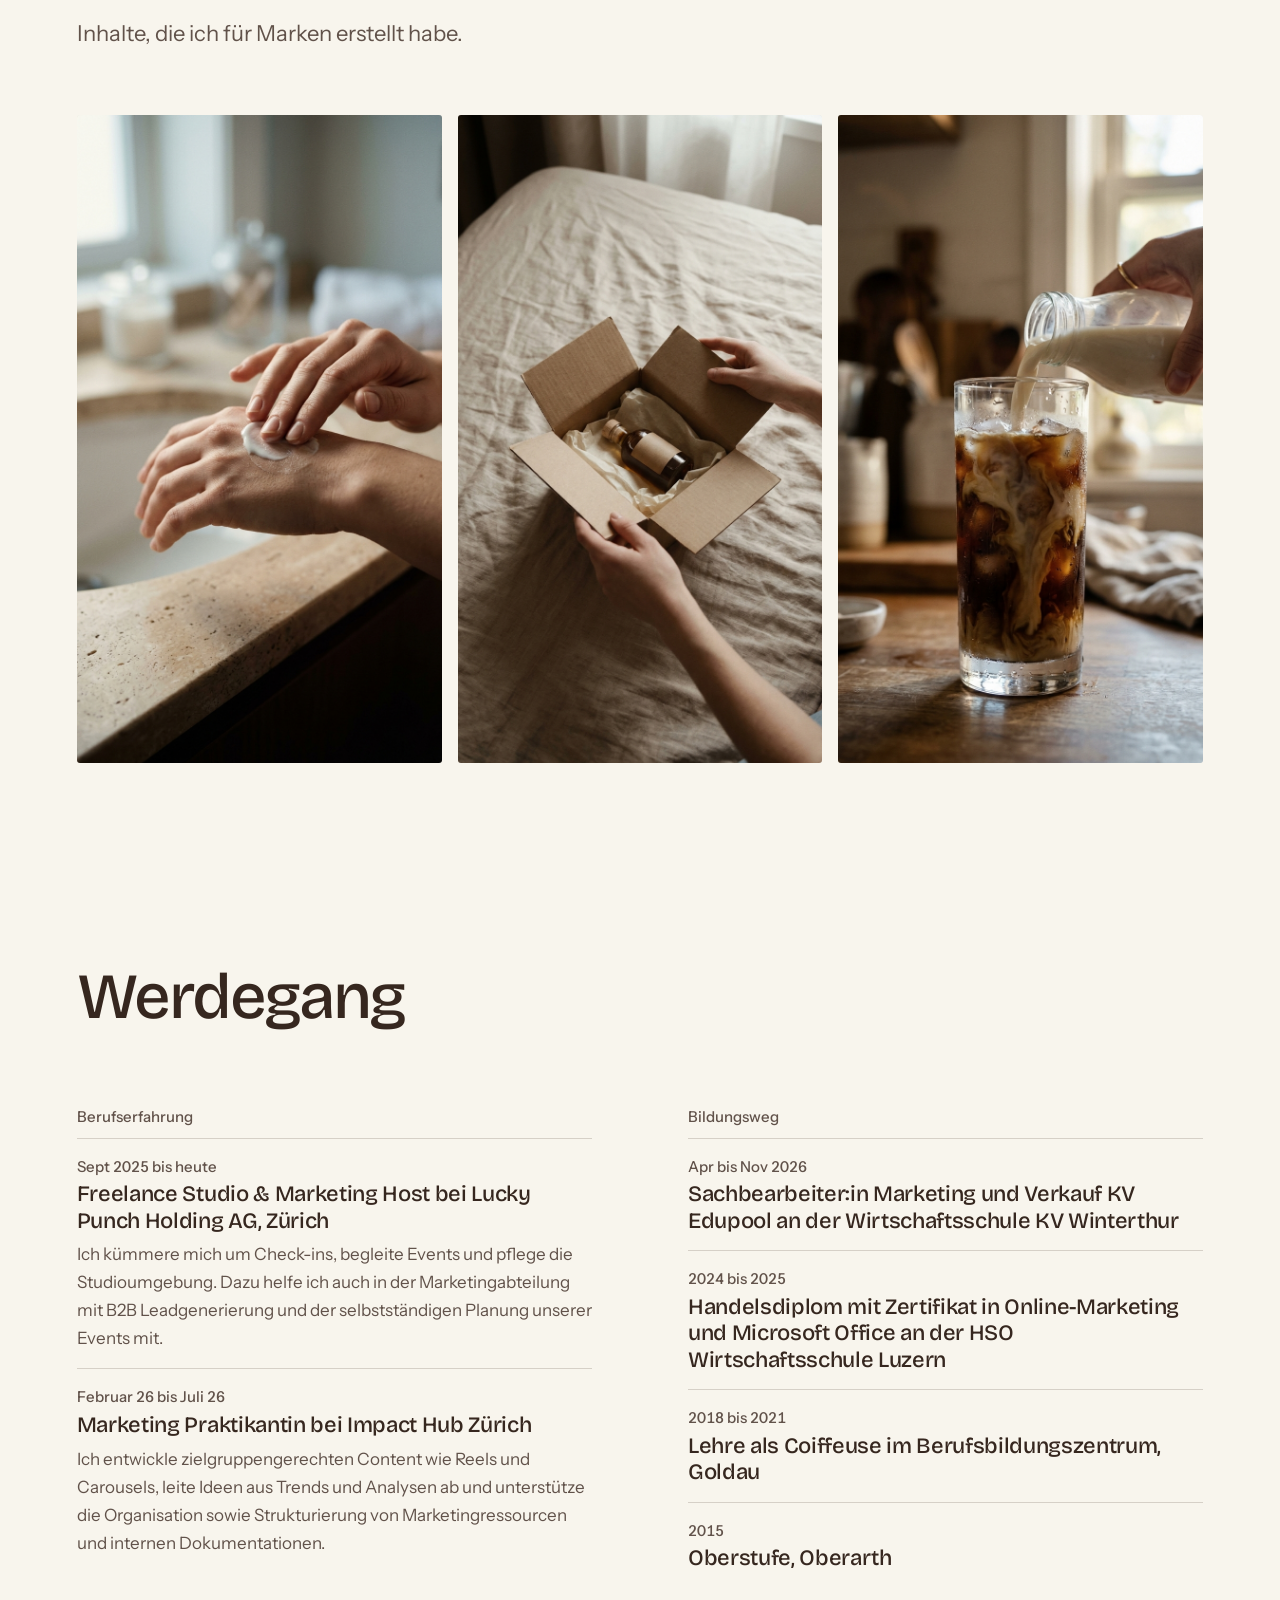
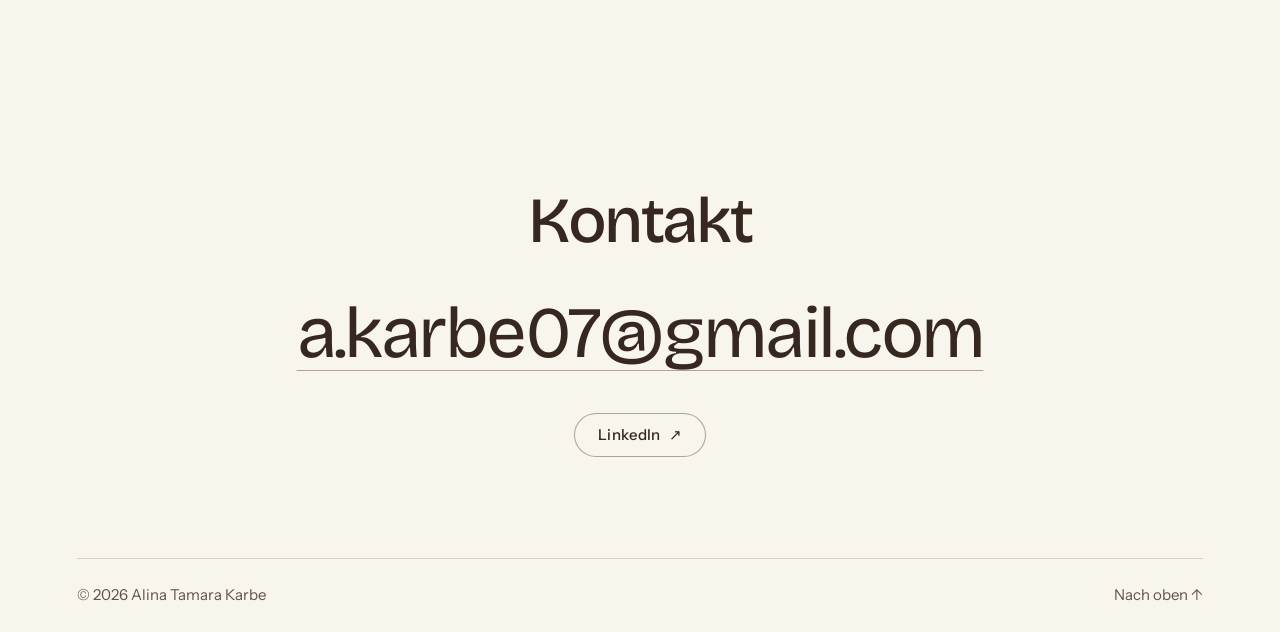
==== commit 242a3866: "Apply the laptop review: larger videos, one grid, balanced sections Co-Authored-By: Claude <noreply@" ====
--- a/index.html
+++ b/index.html
@@ -27,6 +27,8 @@
 </head>
 <body>
 
+  <a class="btn skip" href="#ueber-mich">Zum Inhalt</a>
+
   <!-- Fixed: the language switch and Kontakt stay reachable over cover and page -->
   <header class="bar">
     <nav class="lang" aria-label="Sprache">
@@ -67,10 +69,12 @@
     <section class="sect" id="tings">
       <div class="wrap split">
         <div class="split__text">
-          <p class="case__tab">TINGS</p>
-          <h2>Black Friday Ads für JUNA</h2>
-          <!-- TODO Alina: confirm or replace the intro and the four descriptions (see docs/copy.md) -->
-          <p class="lede">Für JUNA habe ich bei TINGS die Black Friday Ads von der ersten Idee bis zum fertigen Schnitt begleitet.</p>
+          <div class="split__head">
+            <p class="case__tab">TINGS</p>
+            <h2>Black Friday Ads für JUNA</h2>
+            <!-- TODO Alina: confirm or replace the intro and the four descriptions (see docs/copy.md) -->
+            <p class="lede">Für JUNA habe ich bei TINGS die Black Friday Ads von der ersten Idee bis zum fertigen Schnitt begleitet.</p>
+          </div>
           <div class="block">
             <h3>Mein Beitrag</h3>
             <dl class="rows">
@@ -83,13 +87,13 @@
         </div>
         <div class="media-row seq" role="group" aria-label="Die fertigen Ads">
           <figure class="media">
-            <div class="slot"><video src="media/tings-ad-1.mp4" data-poster="media/tings-ad-1.jpg" controls muted playsinline preload="none"></video></div>
-          </figure>
-          <figure class="media">
-            <div class="slot"><video src="media/tings-ad-2.mp4" data-poster="media/tings-ad-2.jpg" controls muted playsinline preload="none"></video></div>
-          </figure>
-          <figure class="media">
-            <div class="slot"><video src="media/tings-ad-3.mp4" data-poster="media/tings-ad-3.jpg" controls muted playsinline preload="none"></video></div>
+            <div class="slot"><video src="media/tings-ad-1.mp4" data-poster="media/tings-ad-1.jpg" controls controlslist="nodownload noplaybackrate noremoteplayback" disablepictureinpicture muted playsinline preload="none"></video></div>
+          </figure>
+          <figure class="media">
+            <div class="slot"><video src="media/tings-ad-2.mp4" data-poster="media/tings-ad-2.jpg" controls controlslist="nodownload noplaybackrate noremoteplayback" disablepictureinpicture muted playsinline preload="none"></video></div>
+          </figure>
+          <figure class="media">
+            <div class="slot"><video src="media/tings-ad-3.mp4" data-poster="media/tings-ad-3.jpg" controls controlslist="nodownload noplaybackrate noremoteplayback" disablepictureinpicture muted playsinline preload="none"></video></div>
           </figure>
         </div>
       </div>
@@ -99,9 +103,11 @@
     <section class="sect" id="impact-hub">
       <div class="wrap split">
         <div class="split__text">
-          <p class="case__tab">Impact Hub Zürich · <time datetime="2026-06-19">19. Juni 2026</time></p>
-          <h2>Open Hub Day</h2>
-          <p class="lede">Der Open Hub Day ist der jährliche Tag der offenen Tür des Impact Hub Zürich. Die Veranstaltung bringt Community, Start-ups und Interessierte zusammen und bietet Workshops, Networking-Möglichkeiten sowie Einblicke in die verschiedenen Angebote und Räume des Impact Hub.</p>
+          <div class="split__head">
+            <p class="case__tab">Impact Hub Zürich · <time datetime="2026-06-19">19. Juni 2026</time></p>
+            <h2>Open Hub Day</h2>
+            <p class="lede">Der Open Hub Day ist der jährliche Tag der offenen Tür des Impact Hub Zürich. Die Veranstaltung bringt Community, Start-ups und Interessierte zusammen und bietet Workshops, Networking-Möglichkeiten sowie Einblicke in die verschiedenen Angebote und Räume des Impact Hub.</p>
+          </div>
           <div class="block">
             <h3>Meine Rolle</h3>
             <p>Ich war für die gesamte Marketingkommunikation des Events verantwortlich: von der Planung und Erstellung der Social-Media-Kampagne über Copywriting und Design bis hin zur Bewerbung des Events vor, während und nach der Veranstaltung. Dabei koordinierte ich die Kommunikation über verschiedene Kanäle und sorgte für einen einheitlichen Markenauftritt.</p>
@@ -109,13 +115,13 @@
         </div>
         <div class="media-row" role="group" aria-label="Visuals der Kampagne">
           <figure class="media">
-            <div class="slot"><video src="media/open-hub-day-1.mp4" data-poster="media/open-hub-day-1.jpg" controls muted playsinline preload="none" aria-label="Kampagnenvisual Open Hub Day"></video></div>
-          </figure>
-          <figure class="media">
-            <div class="slot"><video src="media/open-hub-day-2.mp4" data-poster="media/open-hub-day-2.jpg" controls muted playsinline preload="none" aria-label="Kampagnenvisual Open Hub Day"></video></div>
-          </figure>
-          <figure class="media">
-            <div class="slot"><video src="media/open-hub-day-3.mp4" data-poster="media/open-hub-day-3.jpg" controls muted playsinline preload="none" aria-label="Kampagnenvisual Open Hub Day"></video></div>
+            <div class="slot"><video src="media/open-hub-day-1.mp4" data-poster="media/open-hub-day-1.jpg" controls controlslist="nodownload noplaybackrate noremoteplayback" disablepictureinpicture muted playsinline preload="none" aria-label="Kampagnenvisual Open Hub Day"></video></div>
+          </figure>
+          <figure class="media">
+            <div class="slot"><video src="media/open-hub-day-2.mp4" data-poster="media/open-hub-day-2.jpg" controls controlslist="nodownload noplaybackrate noremoteplayback" disablepictureinpicture muted playsinline preload="none" aria-label="Kampagnenvisual Open Hub Day"></video></div>
+          </figure>
+          <figure class="media">
+            <div class="slot"><video src="media/open-hub-day-3.mp4" data-poster="media/open-hub-day-3.jpg" controls controlslist="nodownload noplaybackrate noremoteplayback" disablepictureinpicture muted playsinline preload="none" aria-label="Kampagnenvisual Open Hub Day"></video></div>
           </figure>
         </div>
       </div>
@@ -143,11 +149,11 @@
           <table class="table">
             <caption>Paid Ads Resultate</caption>
             <thead>
-              <tr><td></td><th scope="col">Platform</th><th scope="col">CTR</th><th scope="col">Clicks</th><th scope="col">Impressionen</th></tr>
+              <tr><td></td><th scope="col">Platform</th><th scope="col">Impressionen</th><th scope="col">Clicks</th><th scope="col">CTR</th></tr>
             </thead>
             <tbody>
-              <tr><th scope="row">Event Ad</th><td data-label="Platform">LinkedIn</td><td data-label="CTR">1.31%</td><td data-label="Clicks">273</td><td data-label="Impressionen">20'904</td></tr>
-              <tr><th scope="row">Meta Ad</th><td data-label="Platform">Instagram</td><td data-label="CTR">0.06%</td><td data-label="Clicks">329</td><td data-label="Impressionen">569'909</td></tr>
+              <tr><th scope="row">Event Ad</th><td data-label="Platform">LinkedIn</td><td data-label="Impressionen">20'904</td><td data-label="Clicks">273</td><td data-label="CTR">1.31%</td></tr>
+              <tr><th scope="row">Meta Ad</th><td data-label="Platform">Instagram</td><td data-label="Impressionen">569'909</td><td data-label="Clicks">329</td><td data-label="CTR">0.06%</td></tr>
             </tbody>
           </table>
         </div>
@@ -169,13 +175,13 @@
         <!-- TODO Alina: format and contribution per clip (see docs/copy.md) -->
         <div class="media-row" role="group" aria-label="Clips vor der Kamera">
           <figure class="media">
-            <div class="slot"><video src="media/kamera-1.mp4" data-poster="media/kamera-1.jpg" controls muted playsinline preload="none"></video></div>
-          </figure>
-          <figure class="media">
-            <div class="slot"><video src="media/kamera-2.mp4" data-poster="media/kamera-2.jpg" controls muted playsinline preload="none"></video></div>
-          </figure>
-          <figure class="media">
-            <div class="slot"><video src="media/kamera-3.mp4" data-poster="media/kamera-3.jpg" controls muted playsinline preload="none"></video></div>
+            <div class="slot"><video src="media/kamera-1.mp4" data-poster="media/kamera-1.jpg" controls controlslist="nodownload noplaybackrate noremoteplayback" disablepictureinpicture muted playsinline preload="none"></video></div>
+          </figure>
+          <figure class="media">
+            <div class="slot"><video src="media/kamera-2.mp4" data-poster="media/kamera-2.jpg" controls controlslist="nodownload noplaybackrate noremoteplayback" disablepictureinpicture muted playsinline preload="none"></video></div>
+          </figure>
+          <figure class="media">
+            <div class="slot"><video src="media/kamera-3.mp4" data-poster="media/kamera-3.jpg" controls controlslist="nodownload noplaybackrate noremoteplayback" disablepictureinpicture muted playsinline preload="none"></video></div>
           </figure>
         </div>
       </div>
--- a/tokens.css
+++ b/tokens.css
@@ -64,6 +64,7 @@
   --page-max:    78rem;
   --page-gutter: clamp(1.5rem, 6vw, 7rem);
   --page-edge:   max(var(--page-gutter), (100% - var(--page-max)) / 2);
+  --media-max:   72svh;   /* from 80rem a row of three media is at most this tall */
   --size-tap:        2.75rem;
   --size-tap-coarse: 3rem;
 
--- a/styles.css
+++ b/styles.css
@@ -140,13 +140,19 @@
 
 .split, .stack, .facts, .cv { display: grid; gap: var(--space-2xl) var(--space-3xl); }
 .split__text { display: grid; gap: var(--space-lg); align-content: start; min-width: 0; }
-
-/* Text beside text from 48rem; text beside three media from 80rem, where each picture is still a useful size */
+.split__head { display: contents; }
+
+/* Text beside text from 48rem */
 @media (min-width: 48rem) {
   .facts, .cv { grid-template-columns: repeat(2, minmax(0, 1fr)); }
 }
+/* From 80rem the text sits above and its three media below, in one row across the column: equal,
+ * at most --media-max tall, centred as a group. A case's text is two equal halves with their tops
+ * aligned, the heading lines left and her part right */
 @media (min-width: 80rem) {
-  .split { grid-template-columns: repeat(2, minmax(0, 1fr)); align-items: center; }
+  .split__text:has(> .split__head) { grid-template-columns: repeat(2, minmax(0, 1fr)); column-gap: var(--space-3xl); }
+  .split__head { display: grid; gap: var(--space-lg); align-content: start; }
+  .split__text > .block { margin-top: 0; }
 }
 
 /* A case's facts under its text and media; wide blocks take both columns */
@@ -232,6 +238,20 @@
 .table td { font-weight: 400; }
 .block > .table { margin-top: var(--space-sm); }
 
+/* Open Hub Day from 80rem: one grid of four columns. The figures take a quarter each and the text
+ * blocks a half each, with the same gap, so they share lines; the table's three figures sit on the
+ * last three quarters, its two label columns share the first; the Follow up keeps the half measure.
+ * The table is one gap wider than its block, so plain percentages land on those lines (cells take no
+ * calc() widths); the extra gap is only the last column's empty end, clipped */
+@media (min-width: 80rem) {
+  .stats { column-gap: var(--space-3xl); }
+  .block:has(> .table) { overflow-x: clip; }
+  .table { width: calc(100% + var(--space-3xl)); }
+  .table thead > tr > :nth-child(-n+2) { width: 12.5%; }
+  .table thead > tr > :nth-child(n+3) { width: 25%; }
+  .facts__wide > p { max-width: calc((100% - var(--space-3xl)) / 2); }
+}
+
 @media (max-width: 47.99rem) {
   .table thead { position: absolute; width: 1px; height: 1px; overflow: hidden; clip-path: inset(50%); }
   .table, .table caption, .table tbody, .table tr, .table th, .table td { display: block; }
@@ -274,8 +294,9 @@
   letter-spacing: -0.025em;
   color: var(--color-text);
 }
+/* From 80rem one column in the middle, as wide as a half, so nothing beside it stands empty */
 @media (min-width: 80rem) {
-  .about { grid-template-columns: repeat(2, minmax(0, 1fr)); gap: var(--space-3xl); }
+  .about { grid-template-columns: minmax(0, calc((100% - var(--space-3xl)) / 2)); justify-content: center; }
 }
 
 /* Media groups · on phones a sideways swipe out to the screen edge, the next picture peeking in;
@@ -304,6 +325,10 @@
     overflow: visible;
   }
 }
+/* From 80rem: each frame at most --media-max tall, the row centred in the column */
+@media (min-width: 80rem) {
+  .media-row { grid-template-columns: repeat(3, minmax(0, calc(var(--media-max) * 9 / 16))); justify-content: center; }
+}
 
 /* Kontakt · the address, large */
 
@@ -326,6 +351,11 @@
   .contact__mail:hover { text-decoration-color: currentColor; }
 }
 .contact__links { display: flex; flex-wrap: wrap; align-items: center; gap: var(--space-md); color: var(--color-muted); }
+/* From 80rem centred, like Über mich: no empty half */
+@media (min-width: 80rem) {
+  .contact__inner { justify-items: center; text-align: center; }
+  .contact__links { justify-content: center; }
+}
 
 /* Footer · one line */
 
@@ -346,8 +376,8 @@
 /* ---- Curtain · cover: one full-bleed picture behind the name under a dark veil;
  * it stays in place while the paper page slides over it like a curtain ---- */
 
-/* The cover and the fixed bar speak on the veil: paper text, powder-blue focus */
-.cover, .bar {
+/* The cover, the fixed bar and the skip link speak on the veil: paper text, powder-blue focus */
+.cover, .bar, .skip {
   --color-text:     var(--color-paper);
   --color-bg:       var(--color-ink);
   --color-muted:    var(--color-muted-veil);
@@ -405,6 +435,13 @@
 }
 @media (min-width: 60rem) {
   .bar { top: var(--space-lg); right: var(--page-edge); }
+}
+
+/* Skip link · hidden until the keyboard reaches it, then a capsule at the top left */
+.skip { position: fixed; top: var(--space-sm); left: var(--page-gutter); z-index: 3; background: var(--color-bar); }
+.skip:not(:focus) { clip-path: inset(50%); }
+@media (min-width: 60rem) {
+  .skip { top: var(--space-lg); left: var(--page-edge); }
 }
 .lang { display: flex; align-items: center; font-size: var(--text-sm); font-weight: 500; letter-spacing: 0.04em; white-space: nowrap; }
 .lang a {
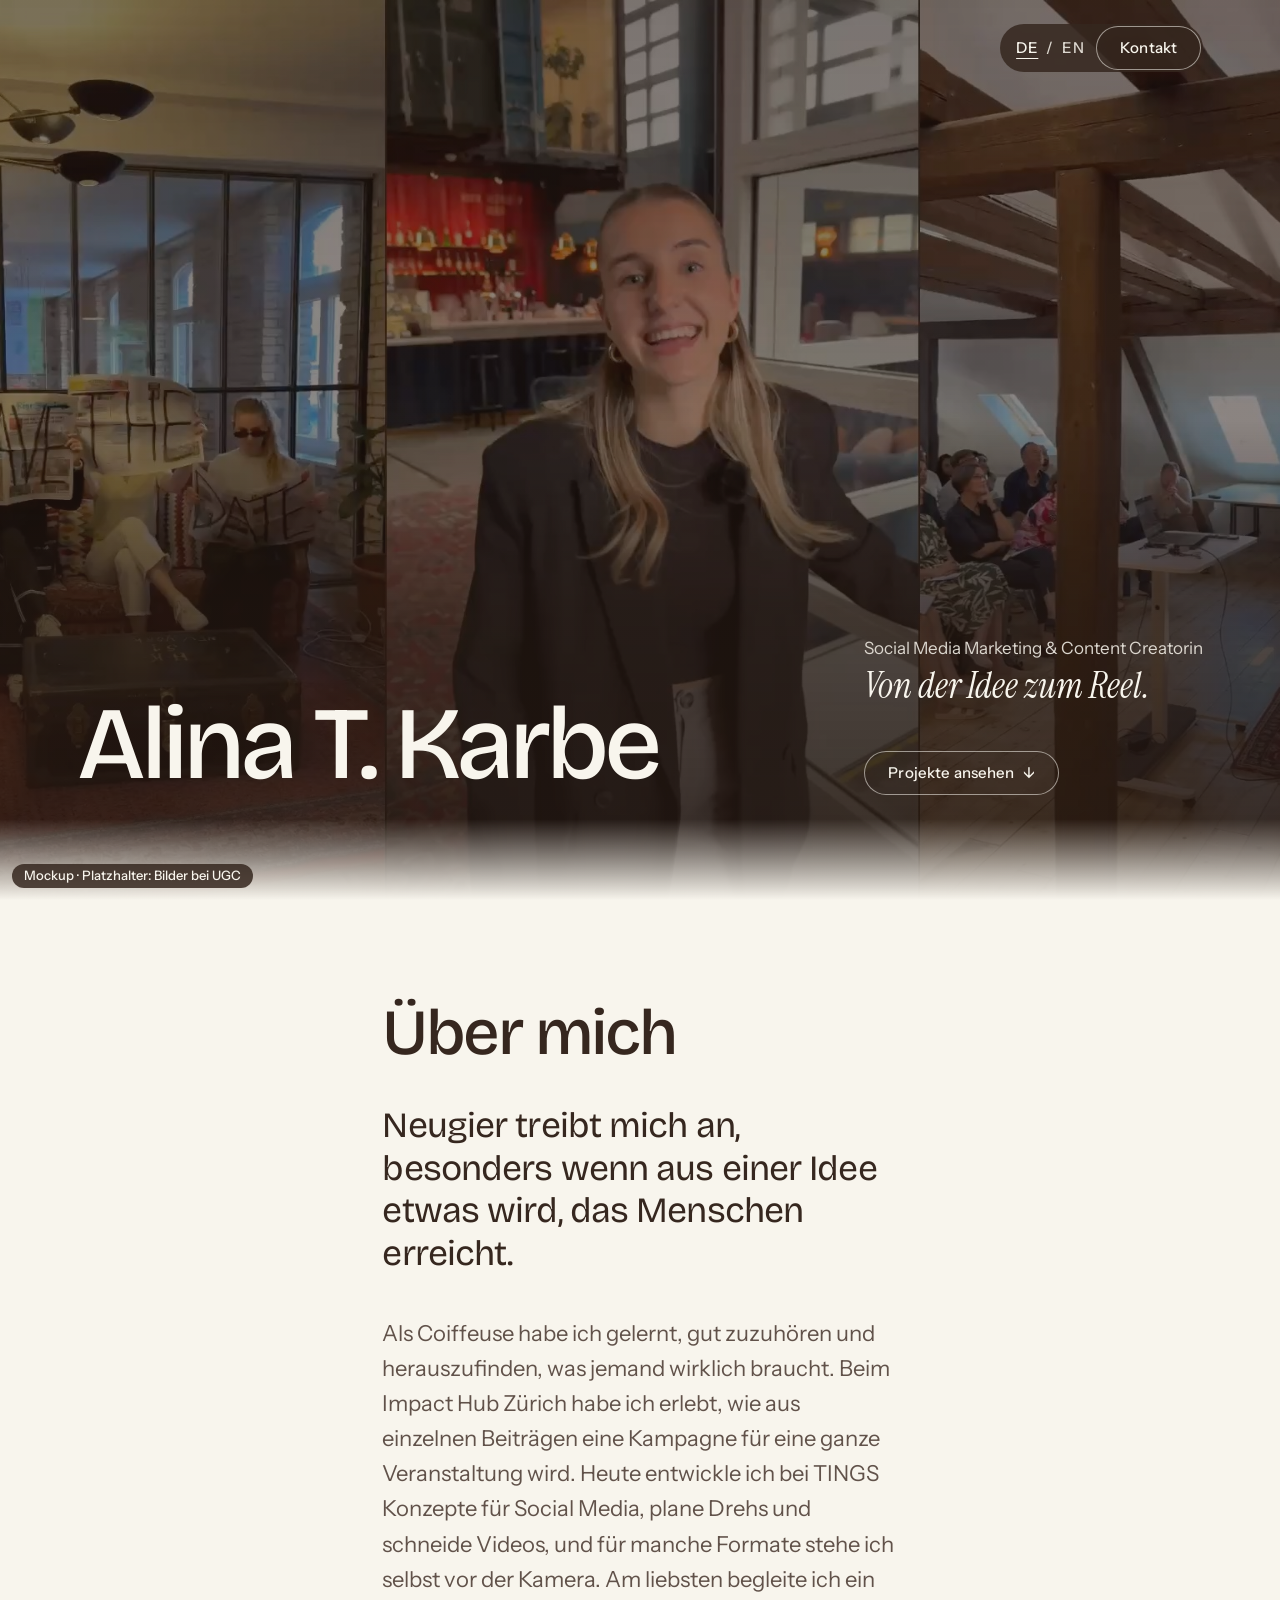
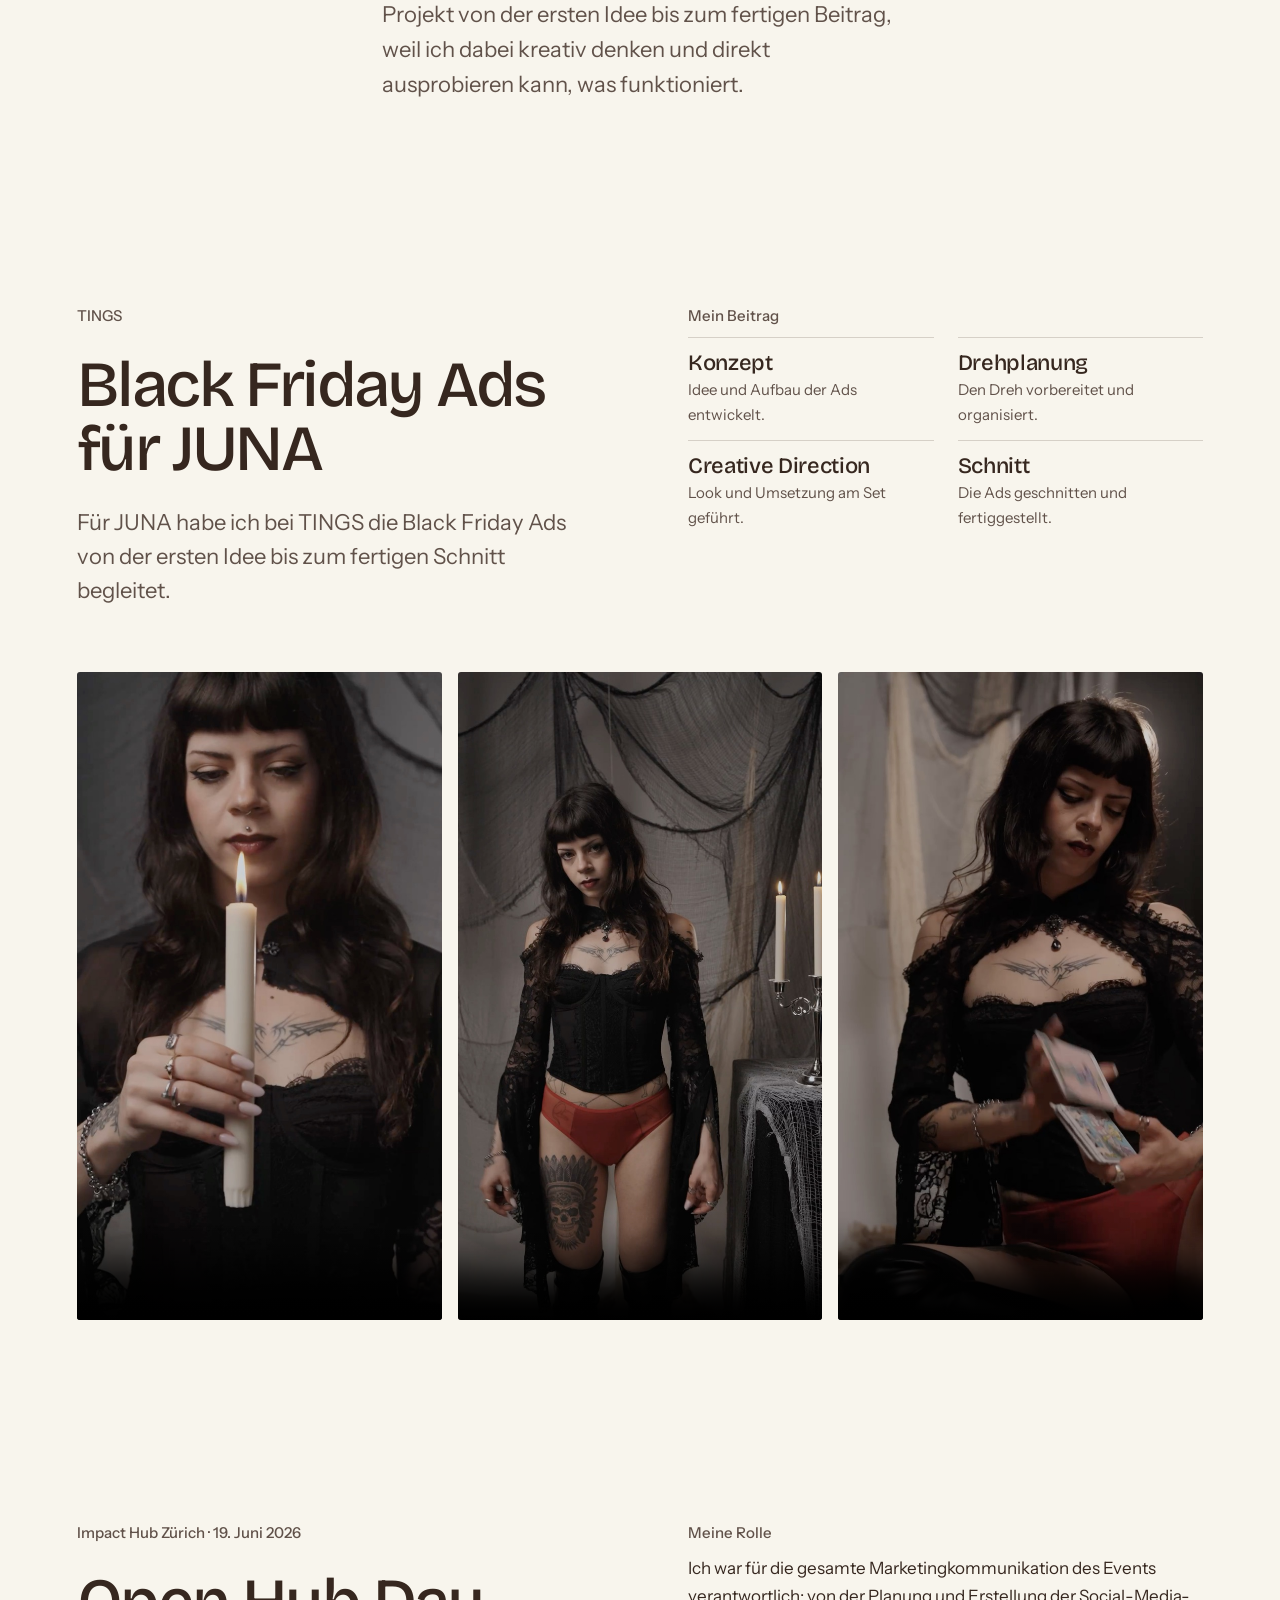
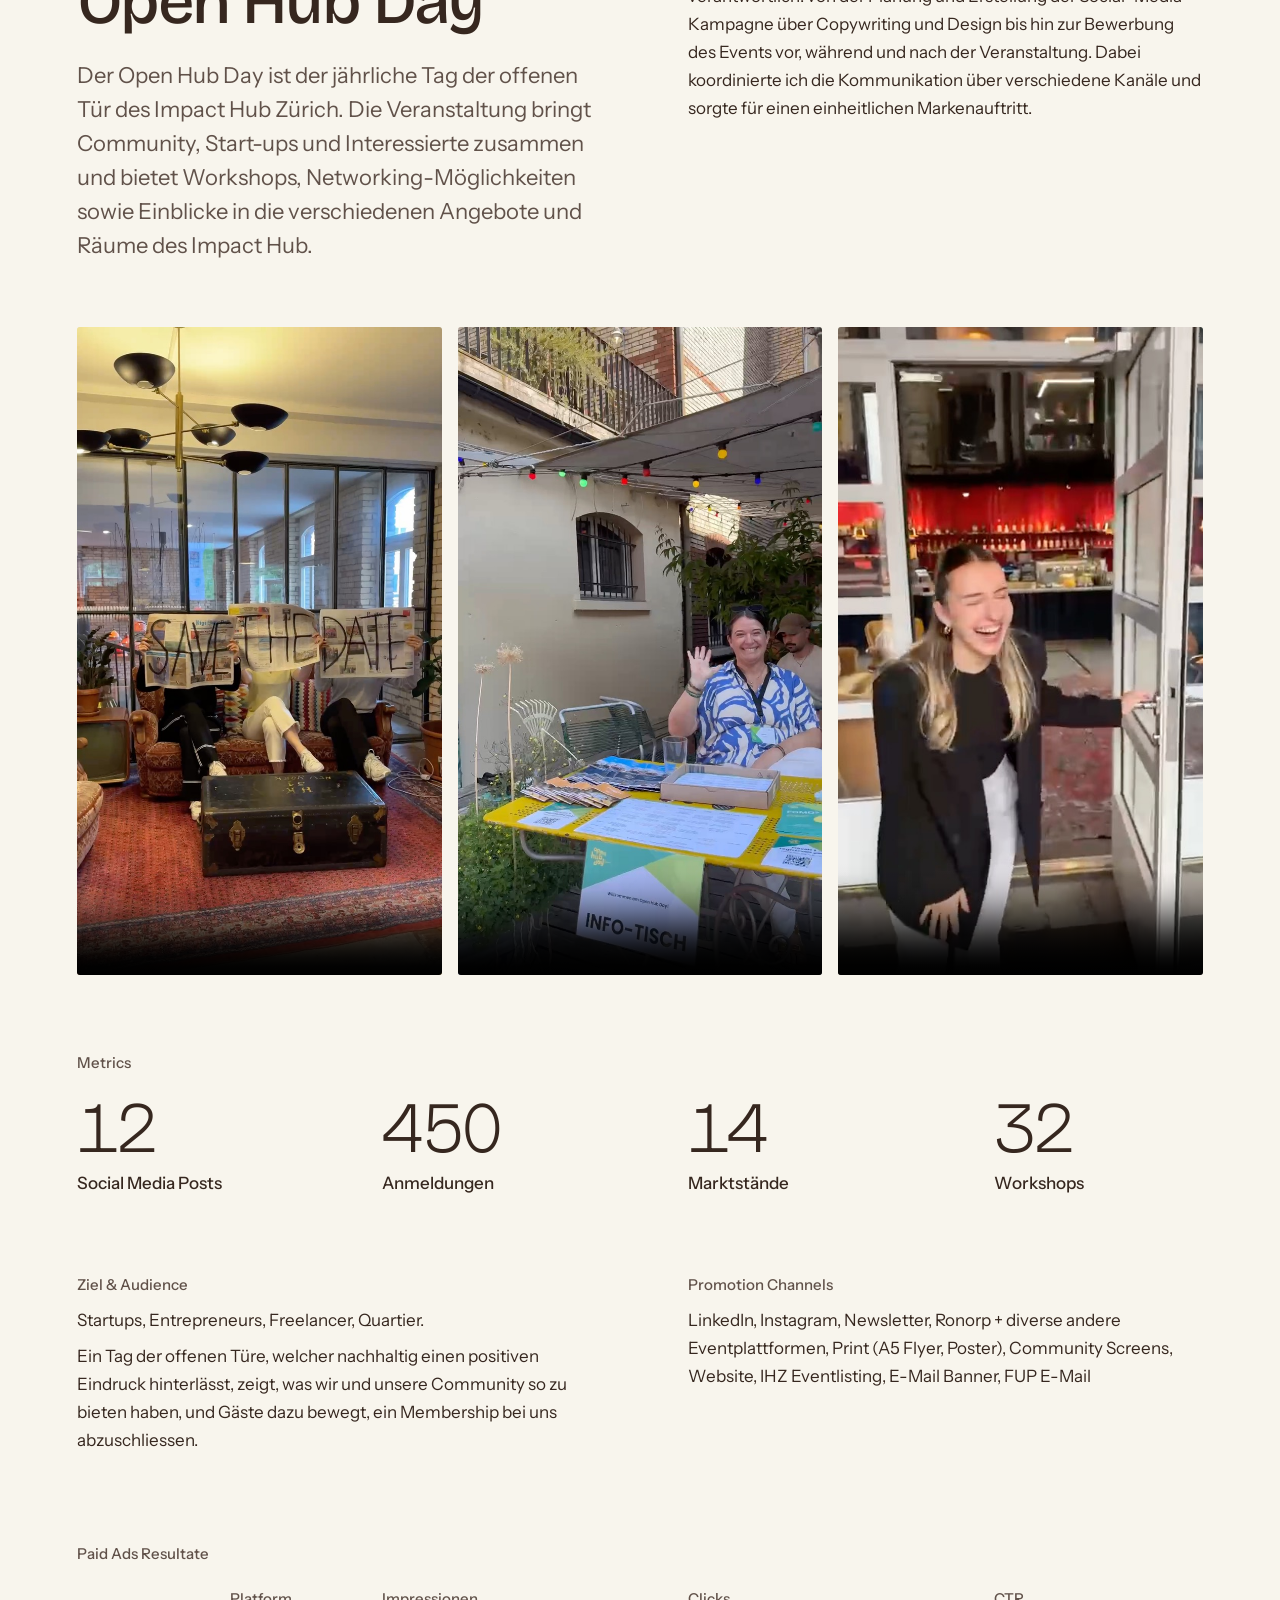
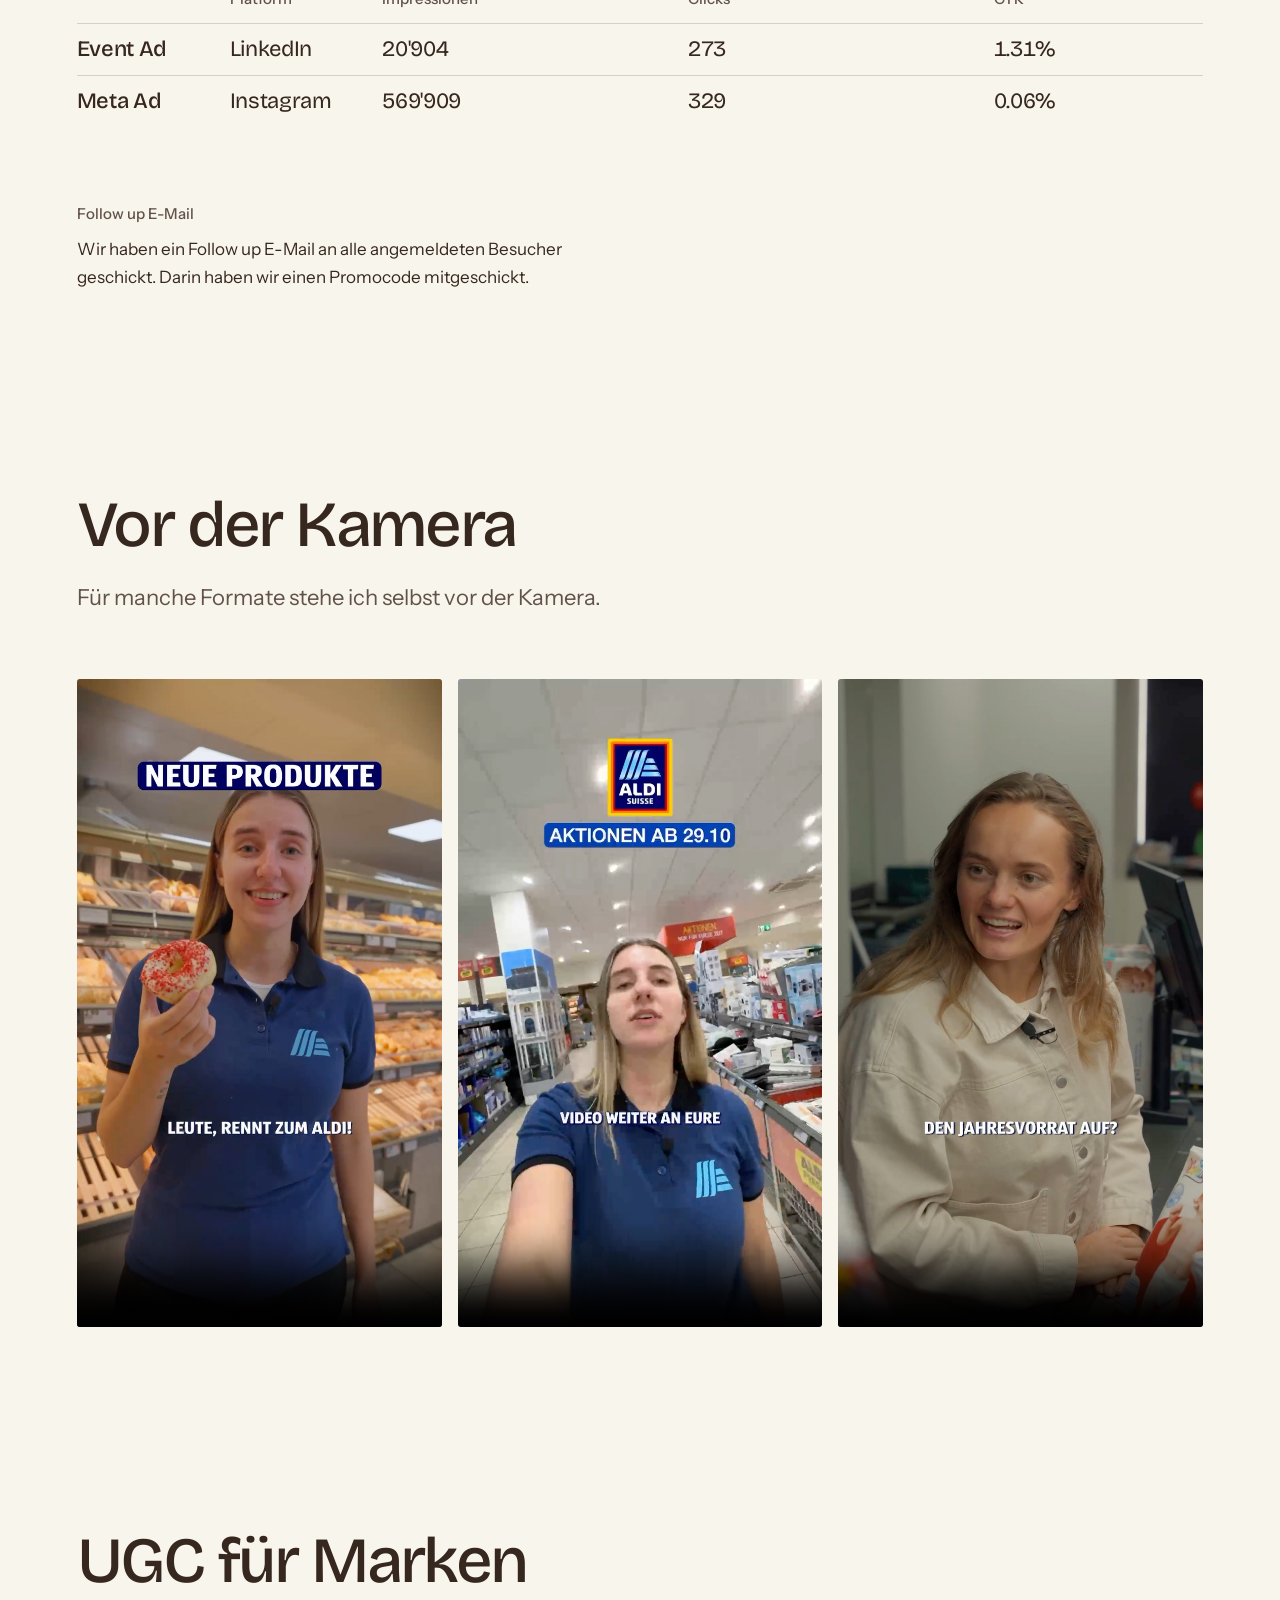
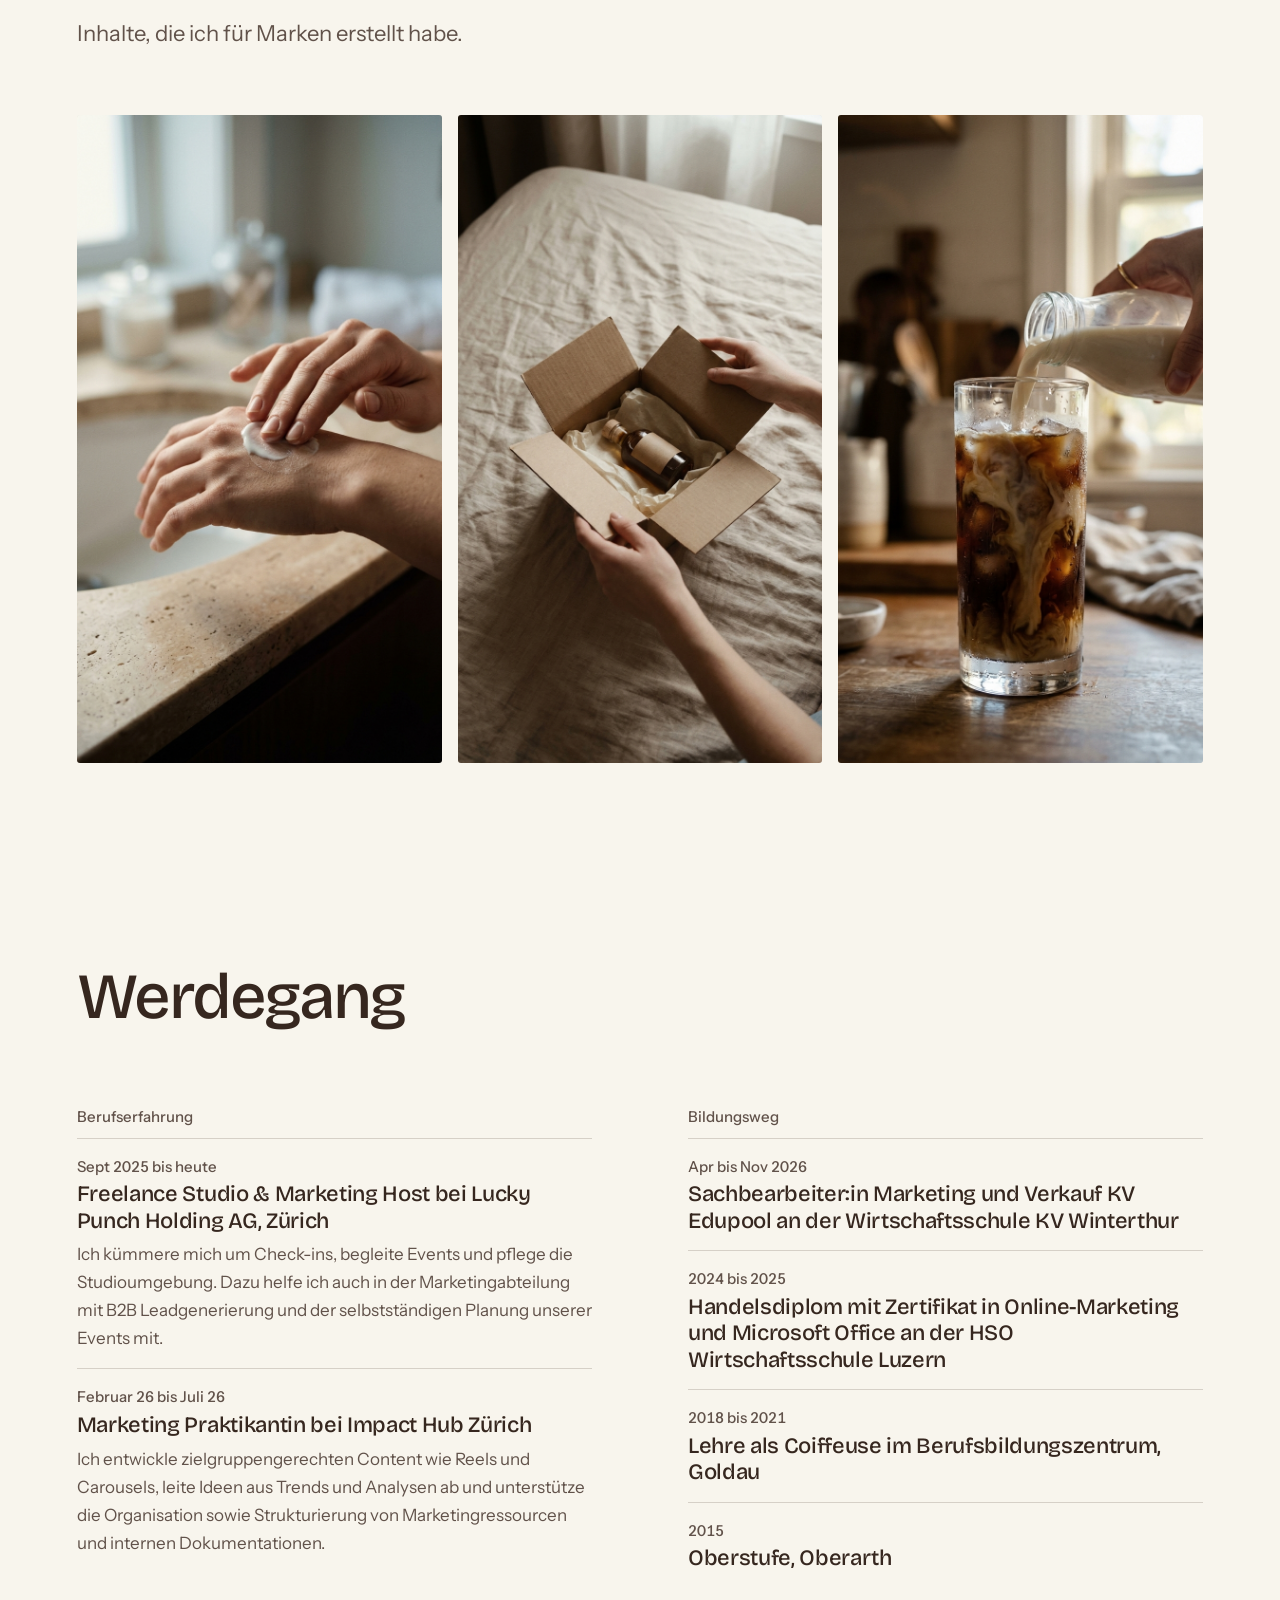
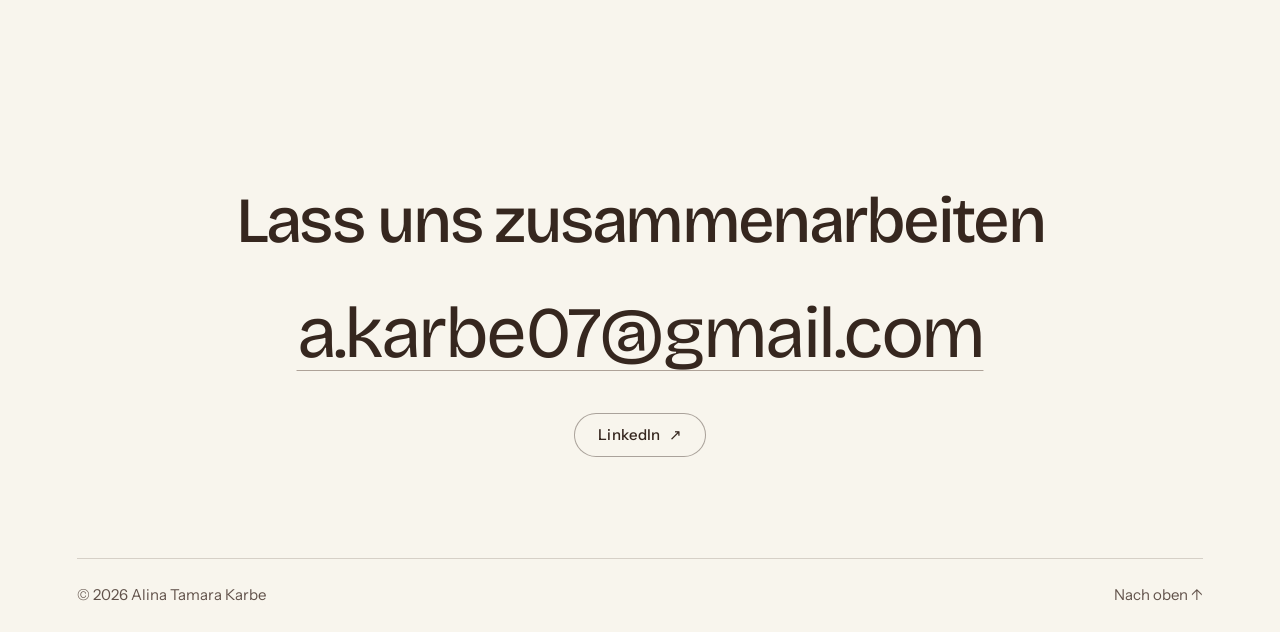
==== commit e79ad47c: "Make the rolling reel the cover, retire the hero trials One upright reel on phones, one pre-composed" ====
--- a/index.html
+++ b/index.html
@@ -12,7 +12,7 @@
   <meta property="og:url" content="https://alinacreates.online/">
   <meta property="og:title" content="Alina Tamara Karbe · Social Media Marketing & Content Creatorin">
   <meta property="og:description" content="Portfolio von Alina Tamara Karbe. Social Media Marketing und Content Creation, von der Idee zum Reel.">
-  <meta property="og:image" content="https://alinacreates.online/media/cover-wide.jpg">
+  <meta property="og:image" content="https://alinacreates.online/media/hero-reel-wide.jpg">
   <meta property="og:locale" content="de_CH">
   <meta name="twitter:card" content="summary_large_image">
   <link rel="icon" href="favicon.svg" type="image/svg+xml">
@@ -41,10 +41,18 @@
 
     <!-- HERO -->
     <section class="cover">
-      <picture class="cover__media">
-        <source media="(min-aspect-ratio: 1/1)" srcset="media/cover-wide.jpg">
-        <img src="media/cover-standin.jpg" alt="" fetchpriority="high">
-      </picture>
+      <!-- The reel: one file per load, picked once by the screen's shape (three columns on landscape screens).
+           With reduced motion no source matches, so only the poster shows and no video is requested -->
+      <div class="cover__media" aria-hidden="true">
+        <picture>
+          <source media="(min-aspect-ratio: 1/1)" srcset="media/hero-reel-wide.jpg">
+          <img src="media/hero-reel.jpg" alt="" fetchpriority="high">
+        </picture>
+        <video autoplay muted loop playsinline disablepictureinpicture>
+          <source src="media/hero-reel-wide.mp4" type="video/mp4" media="(prefers-reduced-motion: no-preference) and (min-aspect-ratio: 1/1)">
+          <source src="media/hero-reel.mp4" type="video/mp4" media="(prefers-reduced-motion: no-preference)">
+        </video>
+      </div>
       <div class="cover__veil" aria-hidden="true"></div>
       <h1>Alina&nbsp;T. Karbe</h1>
       <div class="hero__meta">
@@ -251,7 +259,7 @@
     <!-- Kontakt -->
     <section class="sect contact" id="kontakt">
       <div class="wrap contact__inner">
-        <h2>Kontakt</h2>
+        <h2>Lass uns zusammenarbeiten</h2>
         <a class="contact__mail" href="mailto:a.karbe07@gmail.com">a.karbe07@gmail.com</a>
         <ul class="contact__links">
           <li><a class="btn" href="https://ch.linkedin.com/in/alina-tamara-karbe" target="_blank" rel="noopener">LinkedIn <span aria-hidden="true">↗</span></a></li>
@@ -272,6 +280,6 @@
   </footer>
 
   <script src="script.js"></script>
-  <p class="mock">Mockup · Platzhalter: Titelbild hochkant, Bilder bei UGC</p>
+  <p class="mock">Mockup · Platzhalter: Bilder bei UGC</p>
 </body>
 </html>
--- a/tokens.css
+++ b/tokens.css
@@ -22,6 +22,7 @@
 
   /* The cover's own roles, on the veil */
   --color-veil-deep:   oklch(22% 0.022 49 / 0.9);
+  --color-veil-text:   oklch(22% 0.022 49 / 0.78);   /* the least it is under the cover's text: paper on pure white behind it stays above 7:1 */
   --color-veil-mid:    oklch(22% 0.022 49 / 0.5);
   --color-veil-top:    oklch(22% 0.022 49 / 0.6);
   --color-muted-veil:  oklch(88% 0.012 80);
--- a/styles.css
+++ b/styles.css
@@ -398,9 +398,17 @@
   background: var(--color-ink);
 }
 .cover__media, .cover__veil { position: absolute; inset: 0; }
-.cover__media img { width: 100%; height: 100%; object-fit: cover; object-position: 50% 60%; }
+/* The poster under the reel, framed the same, so the first frame lands on it */
+.cover__media img, .cover__media video { position: absolute; inset: 0; width: 100%; height: 100%; object-fit: cover; }
+/* The veil is darkest in a band as tall as the text (seam, name, lines, button), so the name stays above 7:1 on any
+ * frame of the reel; above the band it opens up over a fixed height. Phones stack the text, so their band is taller */
 .cover__veil {
-  background: linear-gradient(to top, var(--color-veil-deep) 0%, var(--color-veil-mid) 55%, var(--color-veil-top) 100%);
+  --veil-band: calc(var(--seam) + 20rem);
+  background: linear-gradient(to top, var(--color-veil-deep) 0, var(--color-veil-text) var(--veil-band),
+    var(--color-veil-mid) calc(var(--veil-band) + 12rem), var(--color-veil-top) 100%);
+}
+@media (min-width: 60rem) {
+  .cover__veil { --veil-band: calc(var(--seam) + 13rem); }
 }
 .cover h1, .cover .hero__meta { position: relative; }
 .cover .hero__meta { margin-top: var(--space-xl); }
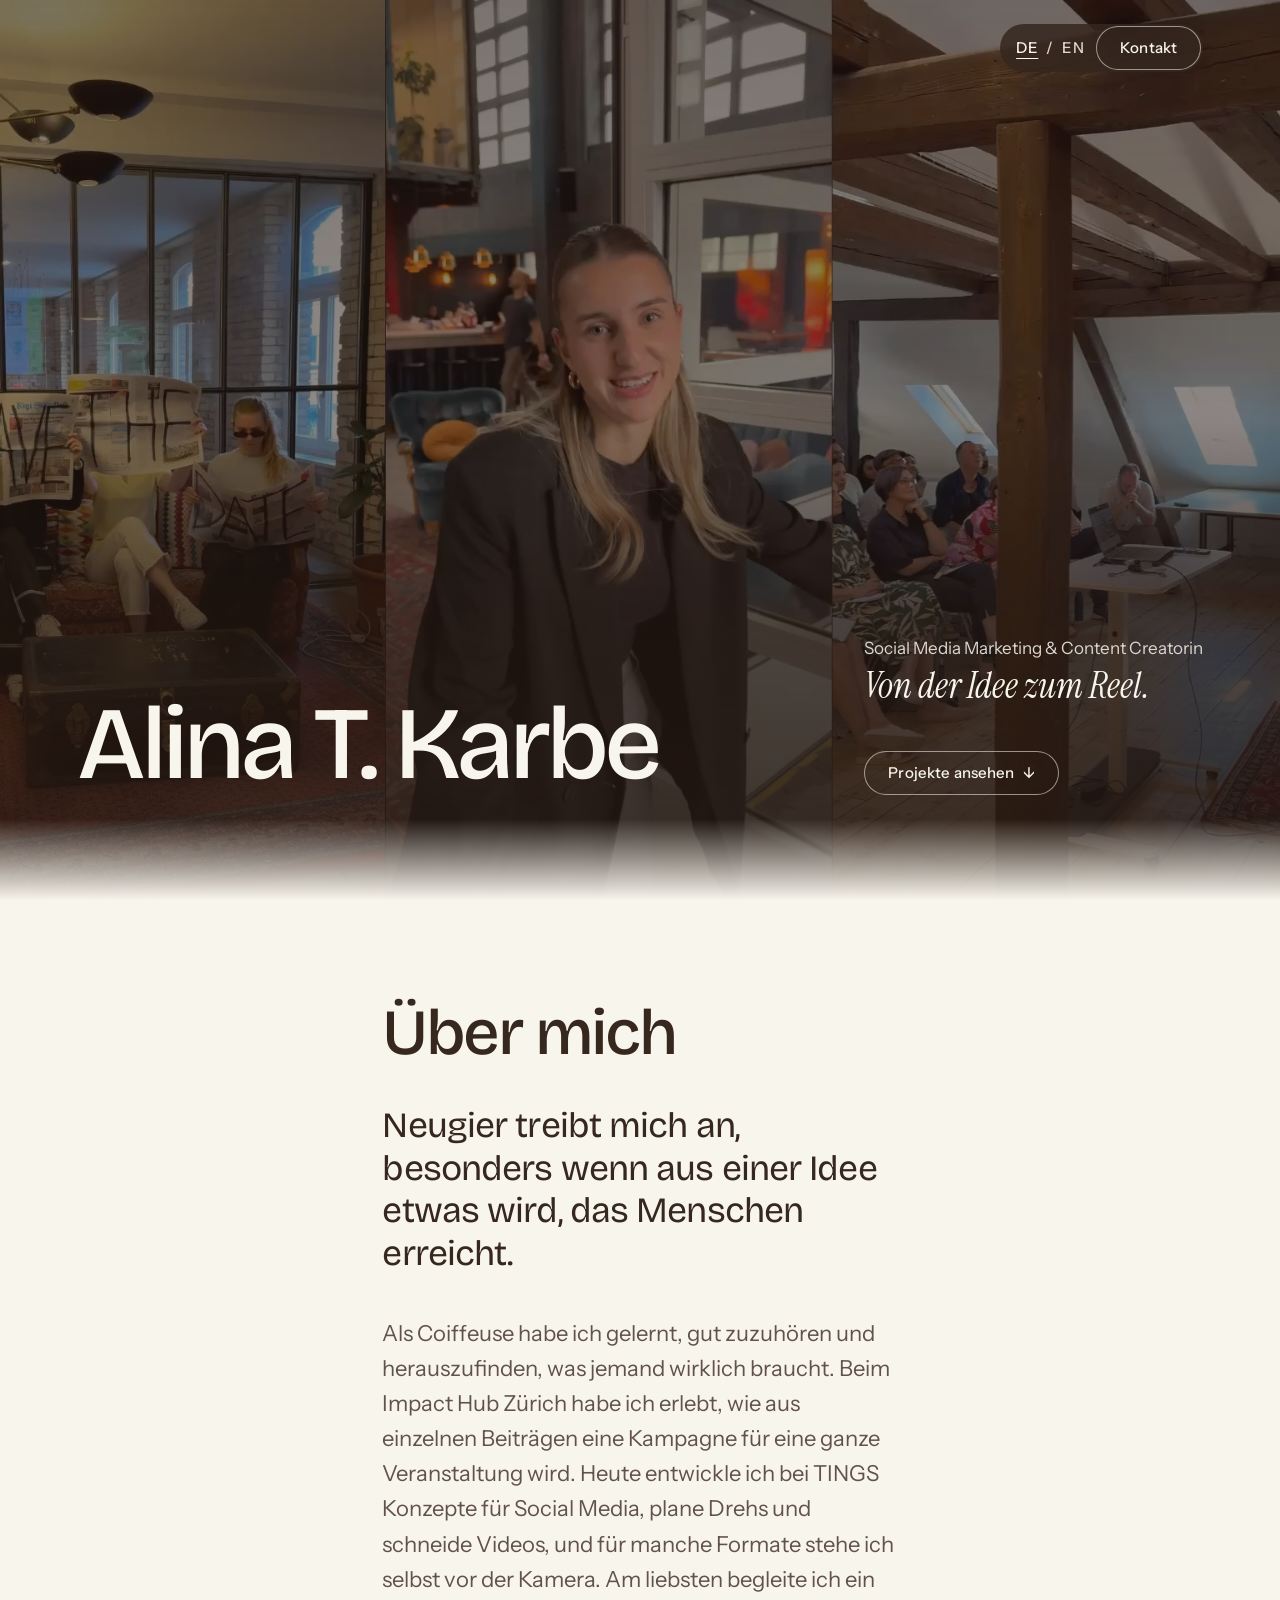
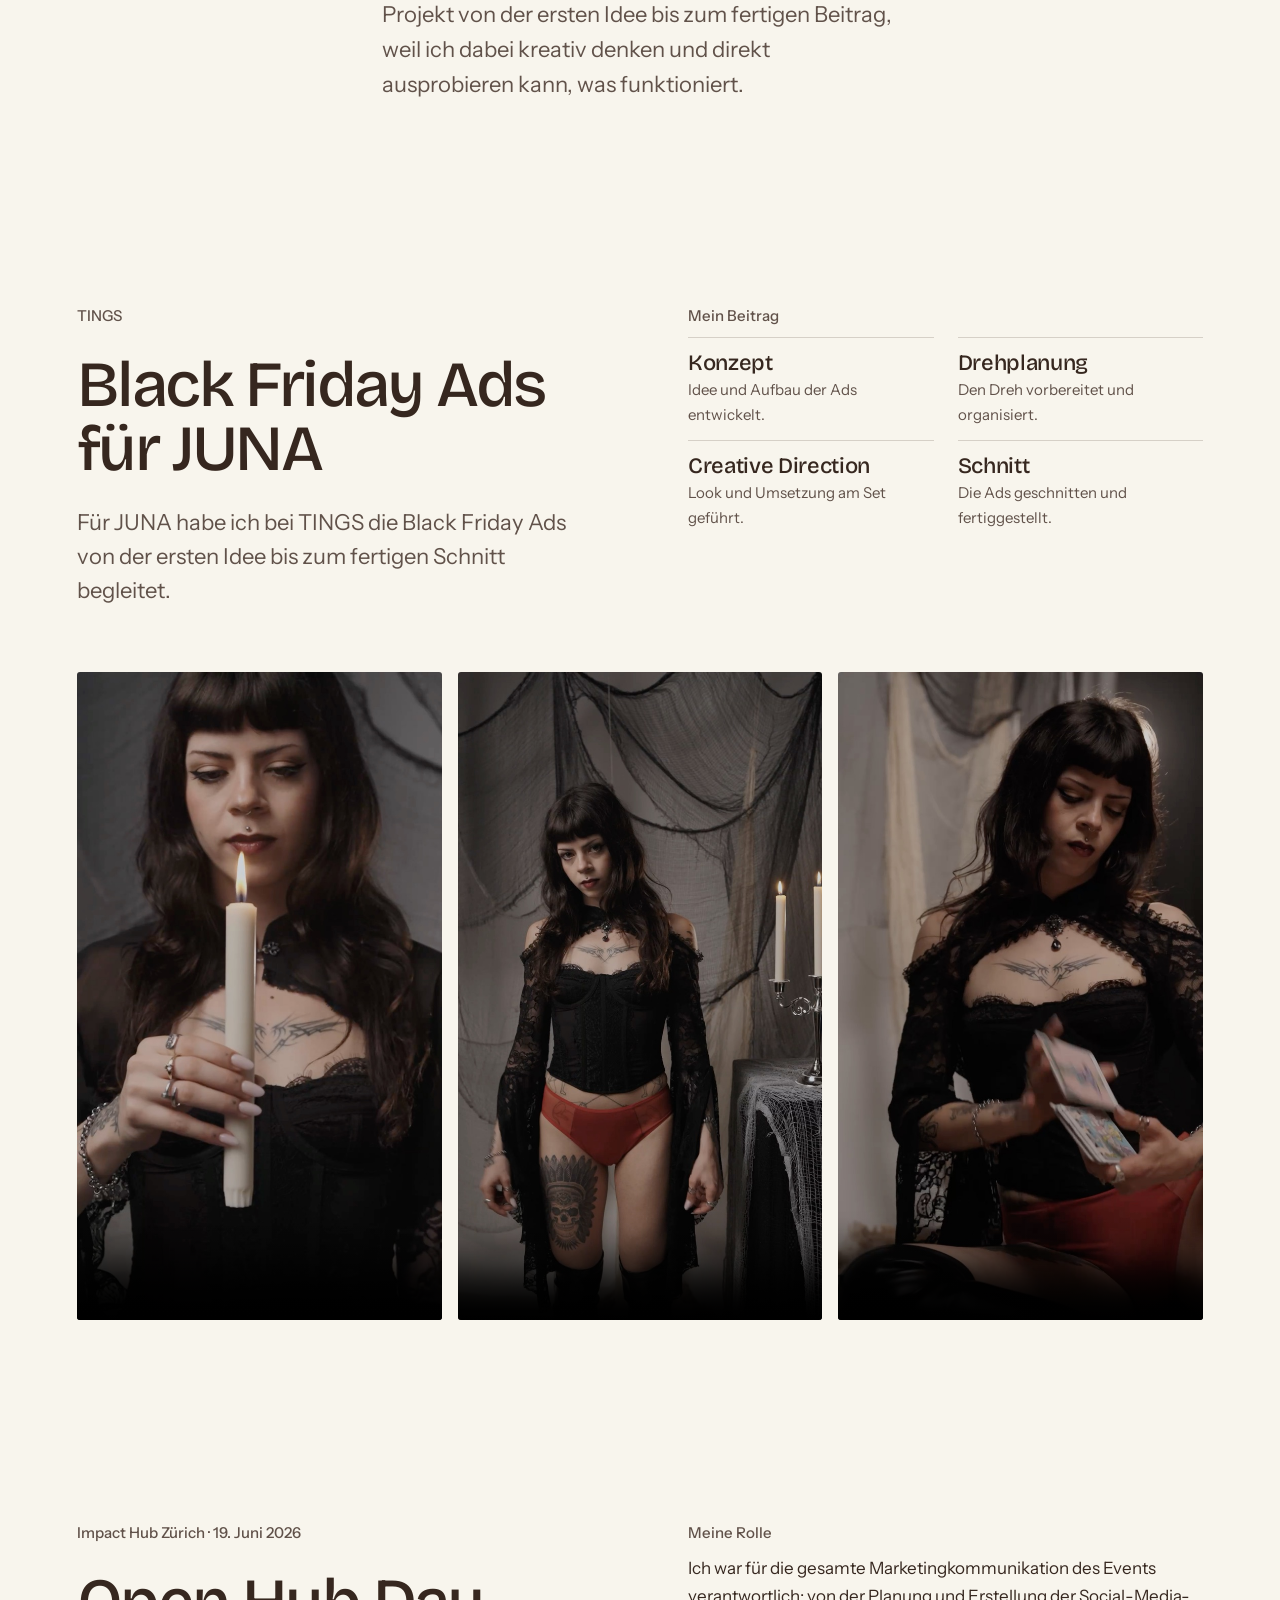
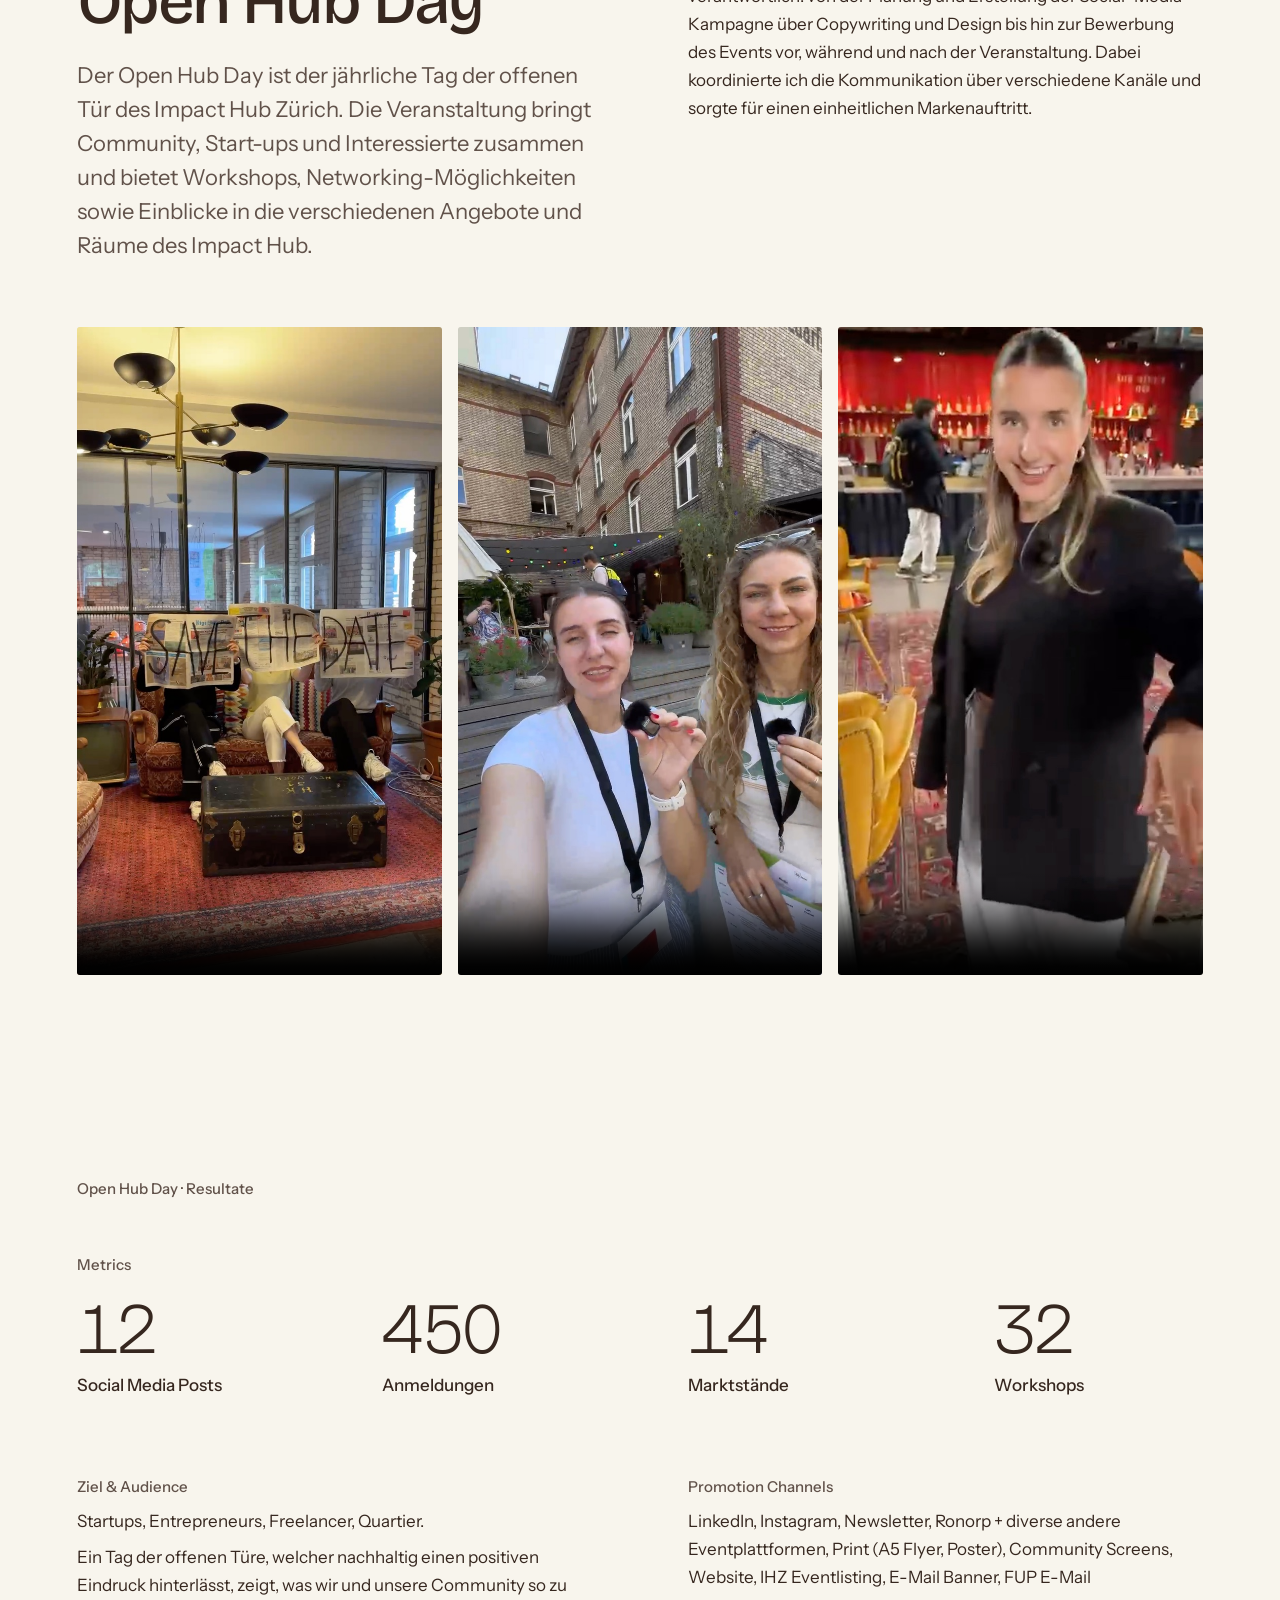
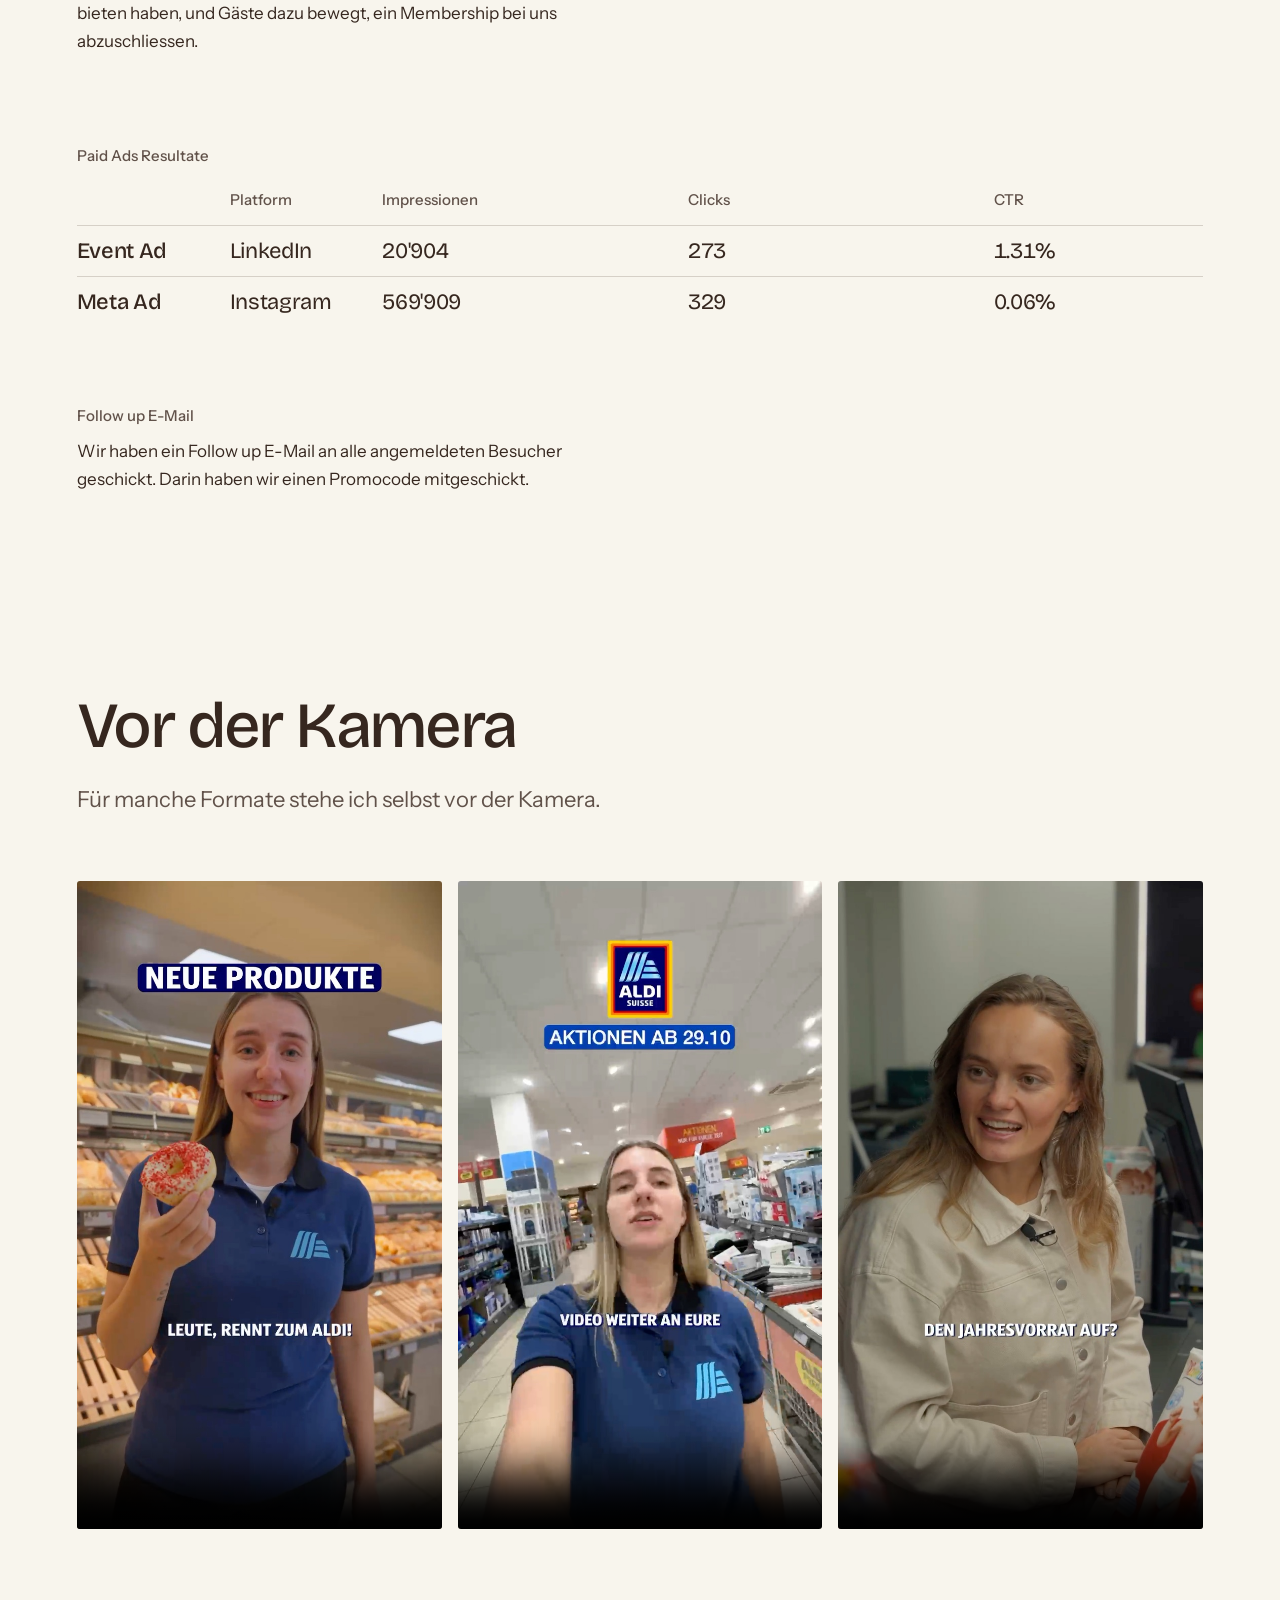
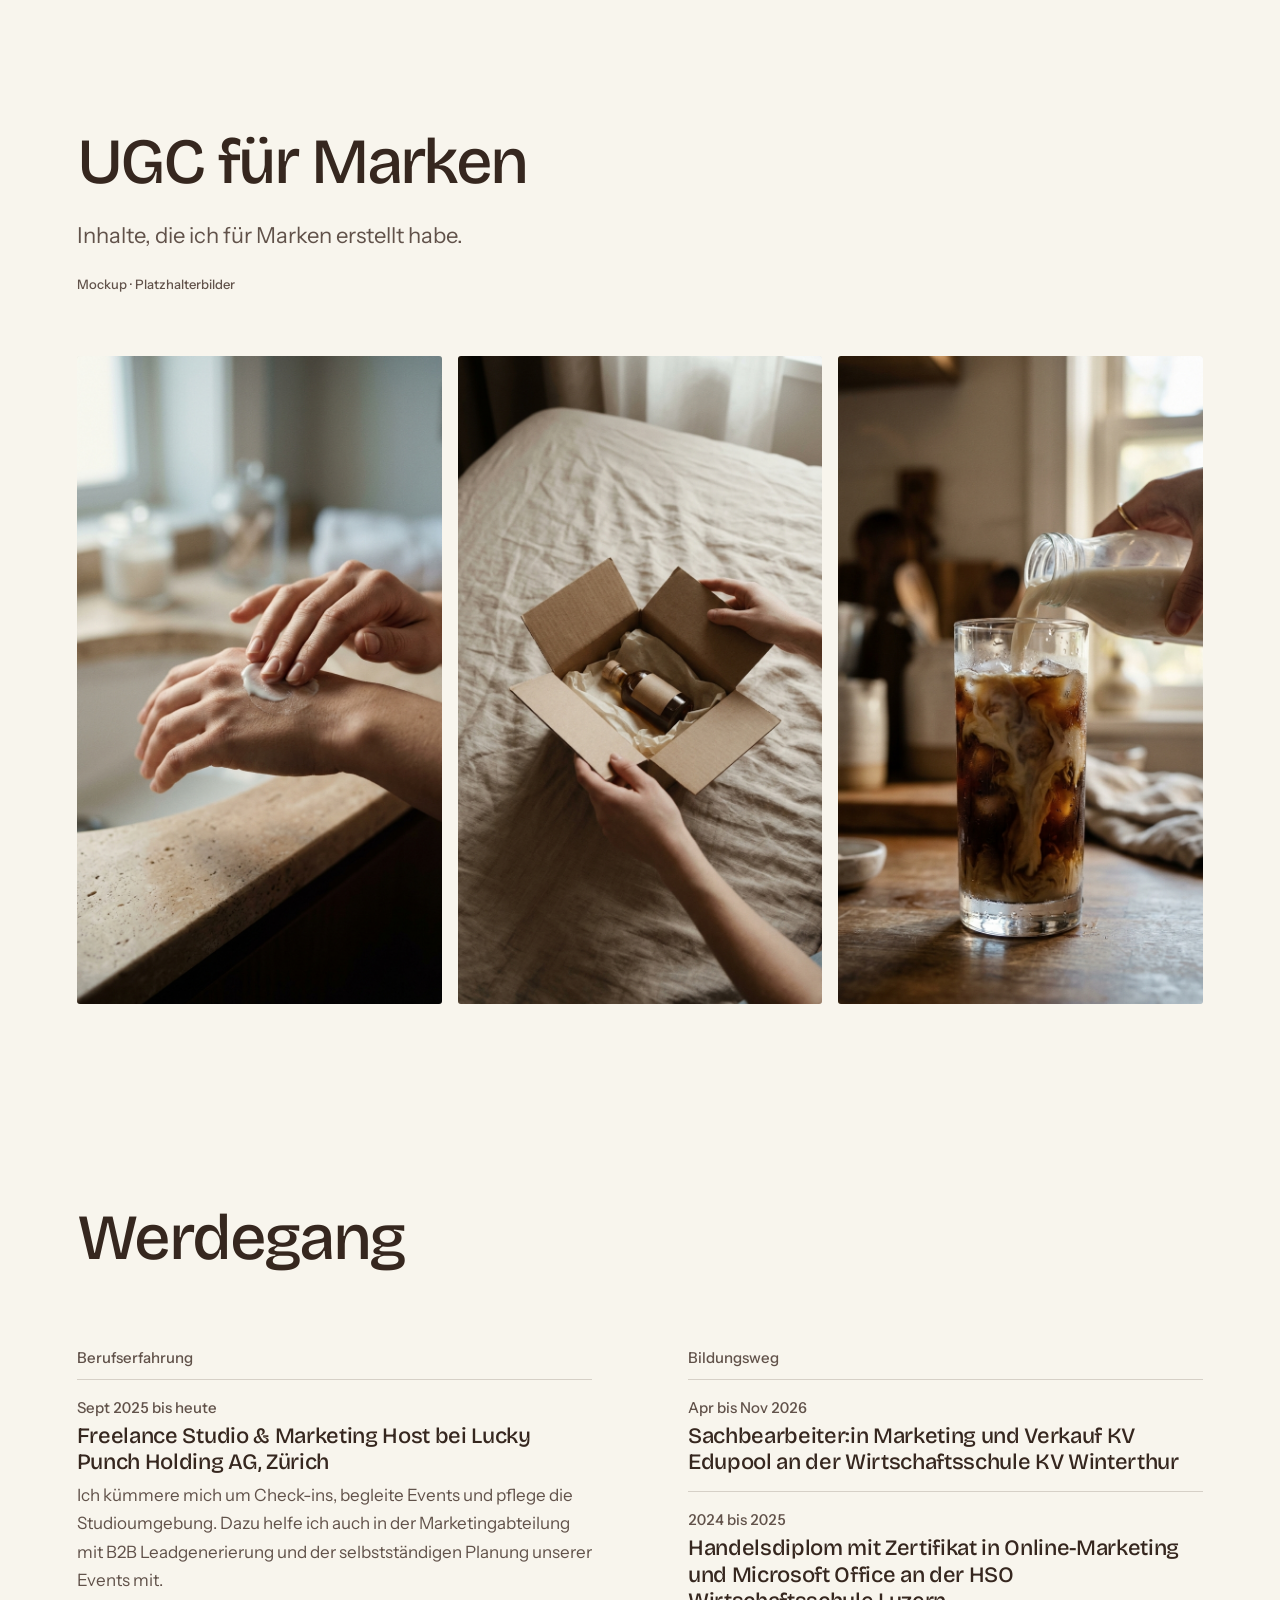
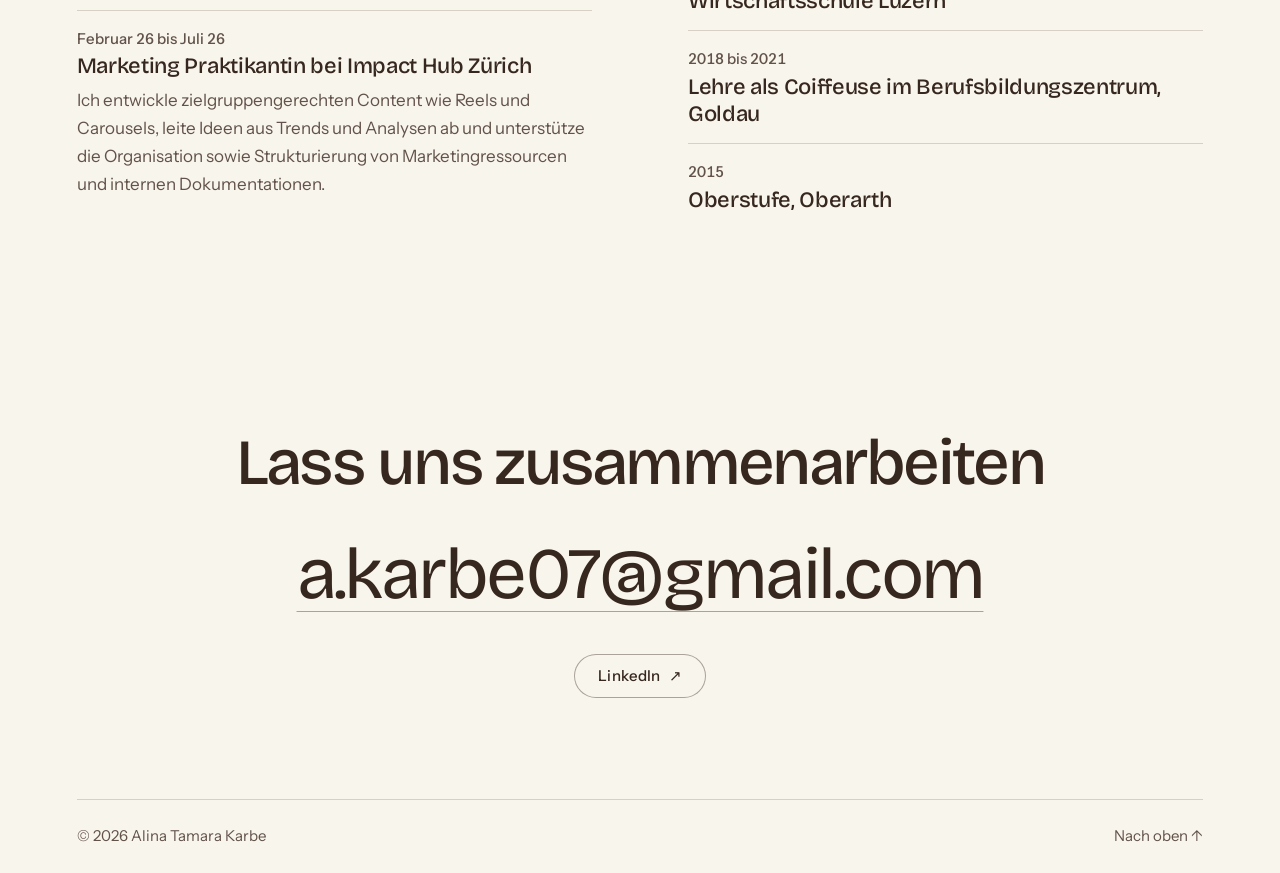
==== commit d5f348a7: "Split Open Hub Day in two screens, keep the capsule off headings on phones The Mockup note moves int" ====
--- a/index.html
+++ b/index.html
@@ -135,6 +135,7 @@
       </div>
       <!-- TODO Alina: the flyers and the campaign visuals of her deck, as original files (see docs/copy.md) -->
       <div class="wrap facts">
+        <p class="case__tab facts__tab">Open Hub Day · Resultate</p>
         <div class="block facts__wide">
           <h3>Metrics</h3>
           <div class="stats">
@@ -201,6 +202,7 @@
         <div class="split__text">
           <h2>UGC für Marken</h2>
           <p class="lede">Inhalte, die ich für Marken erstellt habe.</p>
+          <p class="mock">Mockup · Platzhalterbilder</p>
         </div>
         <!-- TODO Alina: her videos (media/ugc-1.mp4 …), then brand, format and contribution per video (see docs/copy.md) -->
         <div class="media-row" role="group" aria-label="UGC Videos">
@@ -280,6 +282,5 @@
   </footer>
 
   <script src="script.js"></script>
-  <p class="mock">Mockup · Platzhalter: Bilder bei UGC</p>
 </body>
 </html>
--- a/tokens.css
+++ b/tokens.css
@@ -28,7 +28,6 @@
   --color-muted-veil:  oklch(88% 0.012 80);
   --color-line-veil:   oklch(97% 0.011 90 / 0.55);
   --color-paper-clear: oklch(97% 0.011 90 / 0);           /* the paper at zero, for the seam */
-  --color-badge:       oklch(28.8% 0.027 49 / 0.85);        /* the Mockup badge, while stand-in media remain */
   --color-bar:         oklch(28.8% 0.027 49 / 0.85);        /* the fixed capsule: DE / EN and Kontakt */
 
   --space-section: clamp(4rem, 1.5rem + 6vw, 7.5rem);
--- a/styles.css
+++ b/styles.css
@@ -158,6 +158,13 @@
 /* A case's facts under its text and media; wide blocks take both columns */
 .facts { margin-top: var(--space-2xl); }
 .facts__wide { grid-column: 1 / -1; }
+/* From 80rem Open Hub Day is two screens: the results start one of their own, as far below the media
+ * as one section is from the next, under a tab that names the case again. Below 80rem one flow, no tab */
+.facts__tab { display: none; }
+@media (min-width: 80rem) {
+  .facts { margin-top: calc(2 * var(--space-section)); }
+  .facts__tab { display: block; grid-column: 1 / -1; margin-bottom: calc(var(--space-lg) - var(--space-2xl)); }
+}
 
 .case__tab {
   font-size: var(--text-sm);
@@ -444,6 +451,14 @@
 @media (min-width: 60rem) {
   .bar { top: var(--space-lg); right: var(--page-edge); }
 }
+/* Below 60rem the capsule steps up out of view while a heading passes under it (script.js), so it never
+ * sits on one; keyboard focus keeps it in place. Reduced motion: it goes and comes back without sliding */
+@media (max-width: 59.99rem) {
+  .bar.is-aside:not(:focus-within) { transform: translateY(calc(-100% - var(--space-sm))); visibility: hidden; }
+}
+@media (prefers-reduced-motion: no-preference) {
+  .bar { transition: transform var(--dur-short) var(--ease), visibility var(--dur-short); }
+}
 
 /* Skip link · hidden until the keyboard reaches it, then a capsule at the top left */
 .skip { position: fixed; top: var(--space-sm); left: var(--page-gutter); z-index: 3; background: var(--color-bar); }
@@ -526,18 +541,8 @@
   .btn:active { transform: none; }
 }
 
-/* Mockup badge · stays while stand-in media remain */
-.mock {
-  position: fixed;
-  left: var(--space-sm);
-  bottom: var(--space-sm);
-  z-index: 99;
-  padding: var(--space-2xs) var(--space-sm);
-  border-radius: var(--radius-pill);
-  background: var(--color-badge);
-  color: var(--color-paper);
-  font: 500 var(--text-xs) / 1.2 var(--font-body);
-}
+/* Mockup line · above the stand-in images at UGC, in the flow, while they remain */
+.mock { font: 500 var(--text-xs) / 1.2 var(--font-body); color: var(--color-label); }
 
 /* ---- Phones · one rhythm, a step tighter: --space-md inside a block, --space-lg between blocks,
  * --space-section (--space-xl here) around each section. Laptop spacing is untouched ---- */
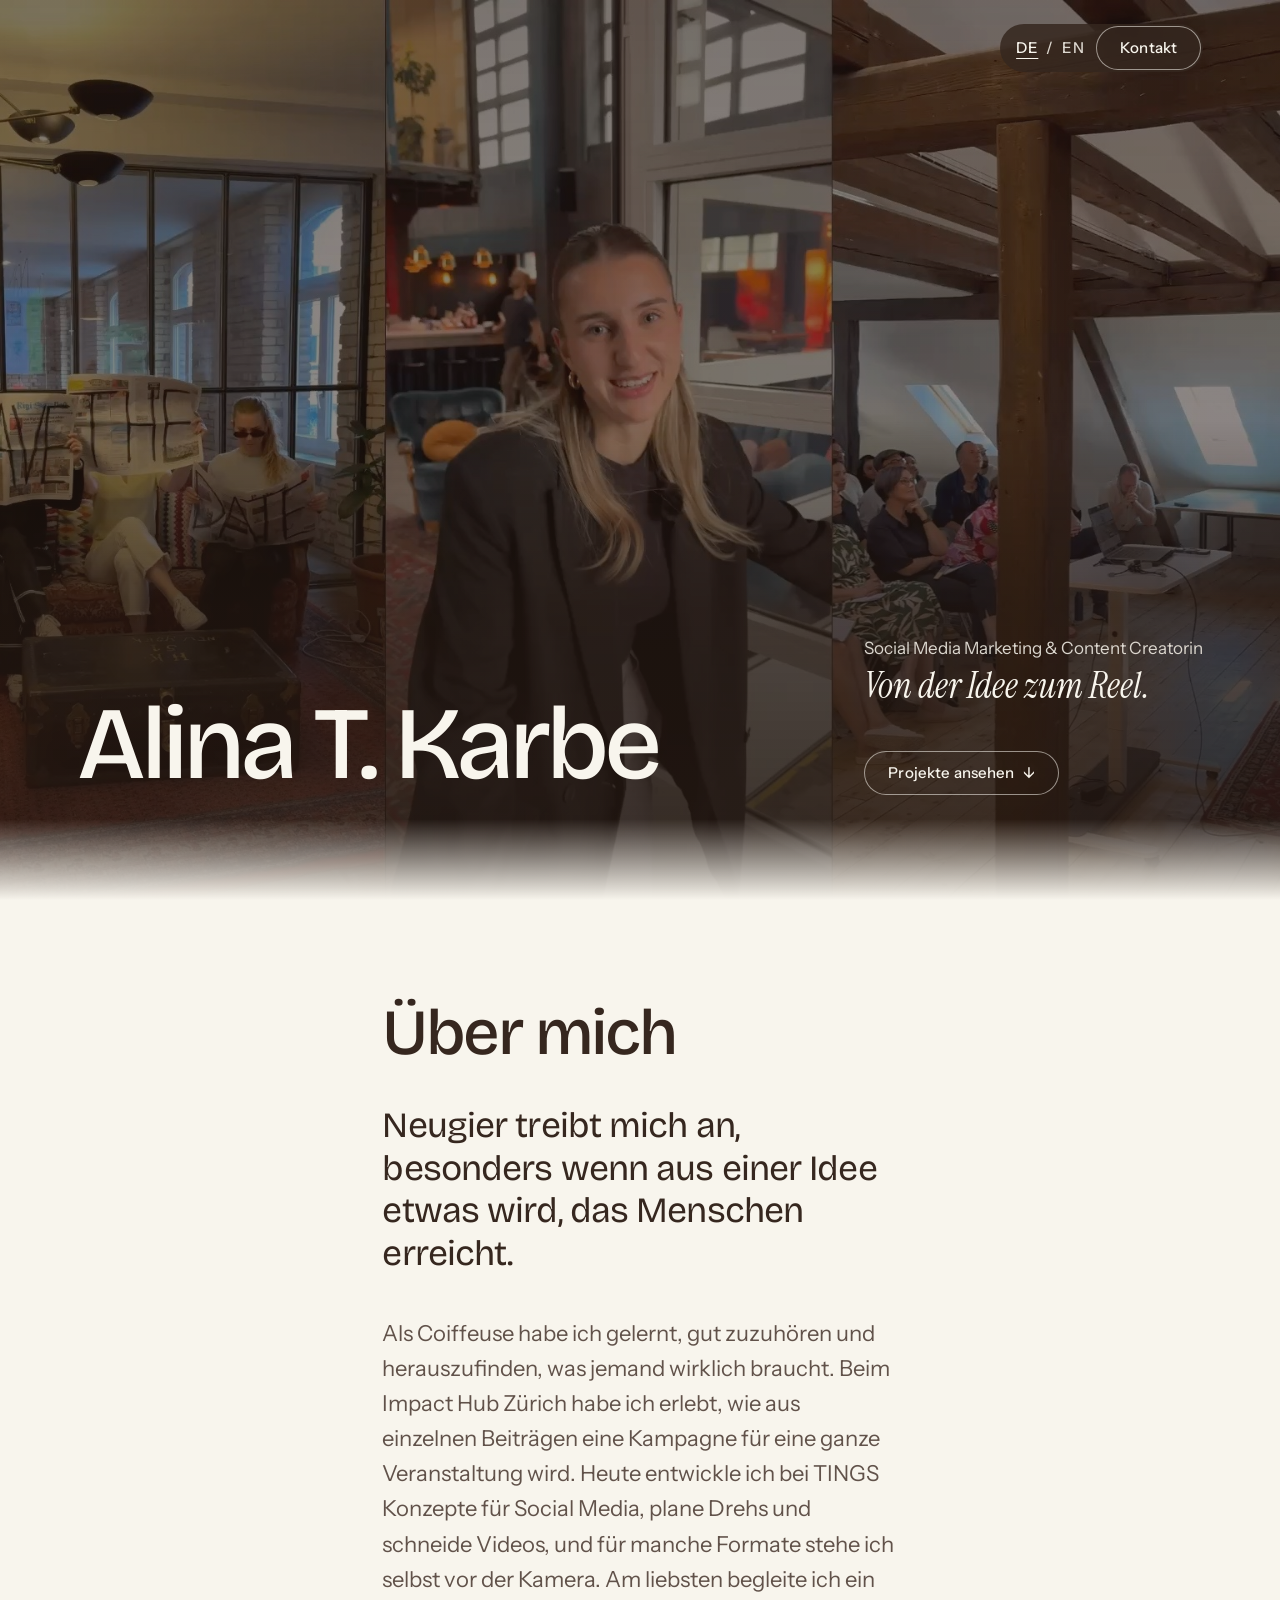
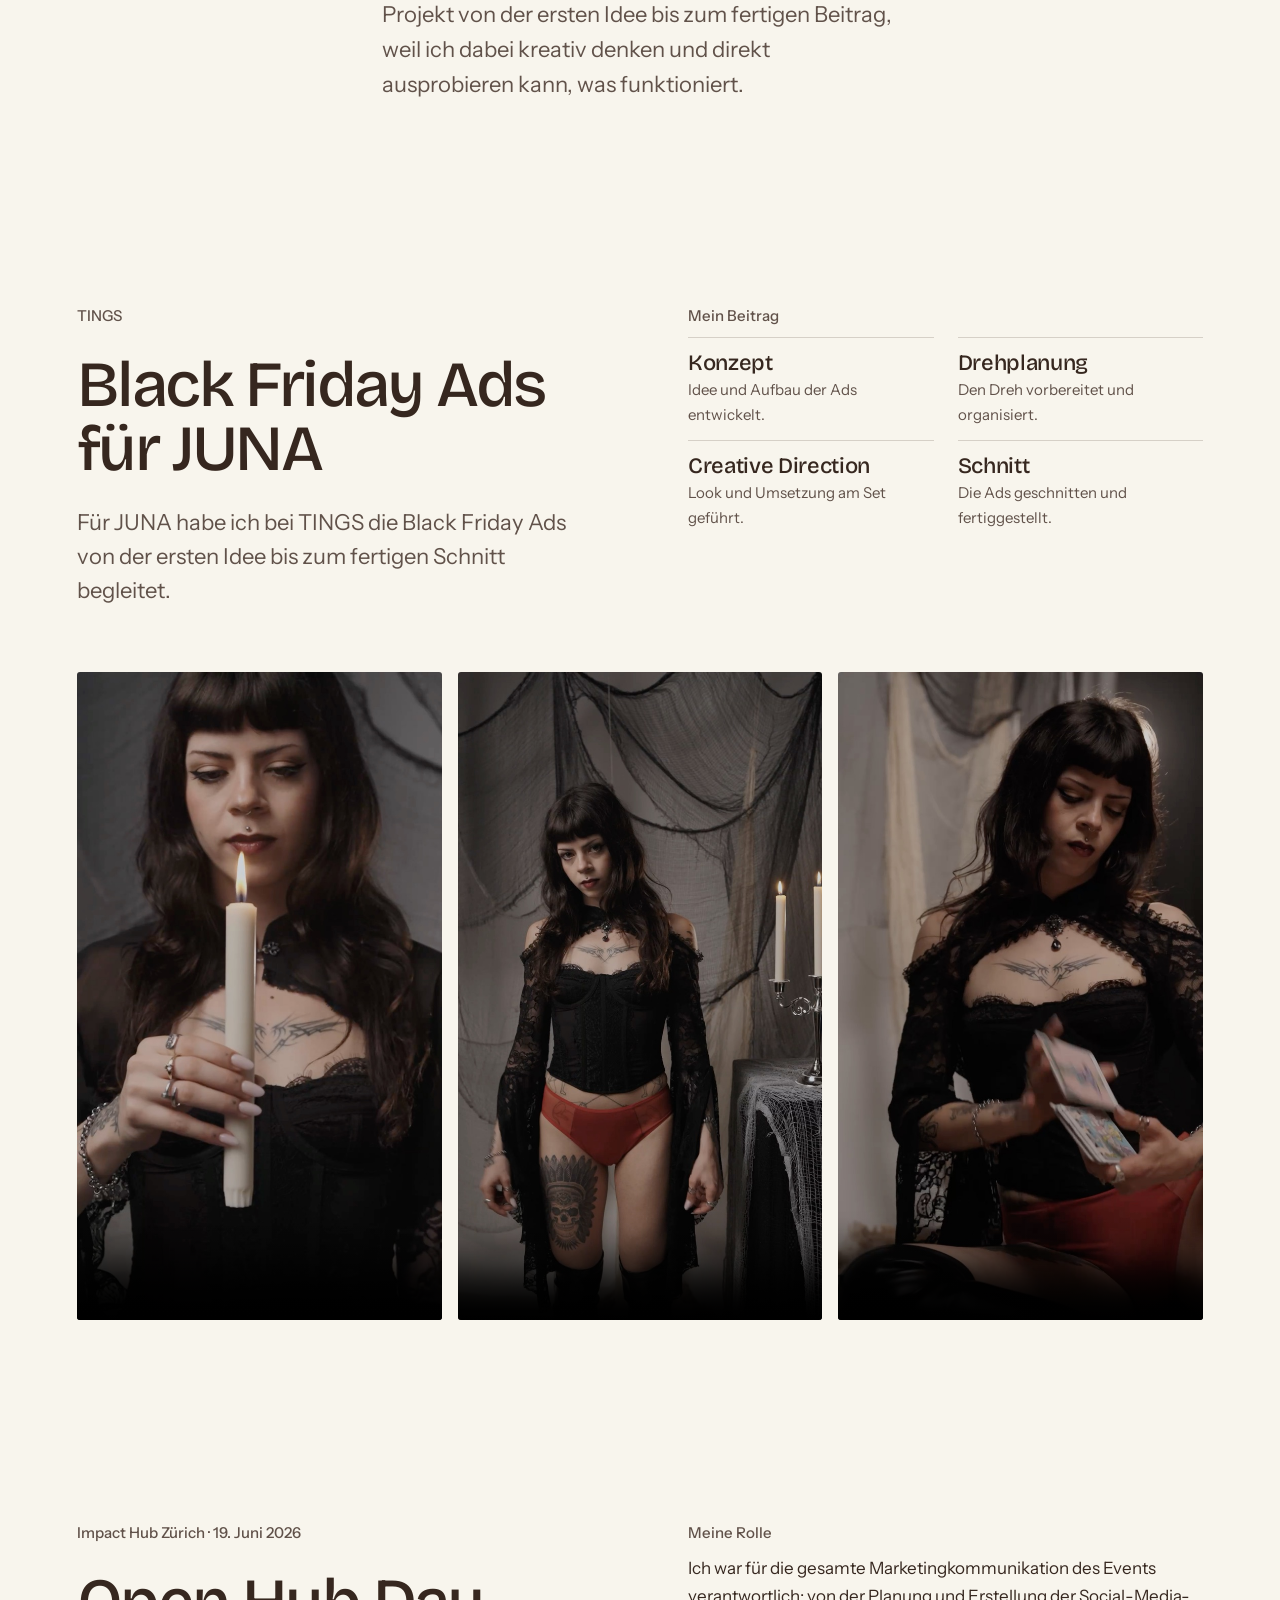
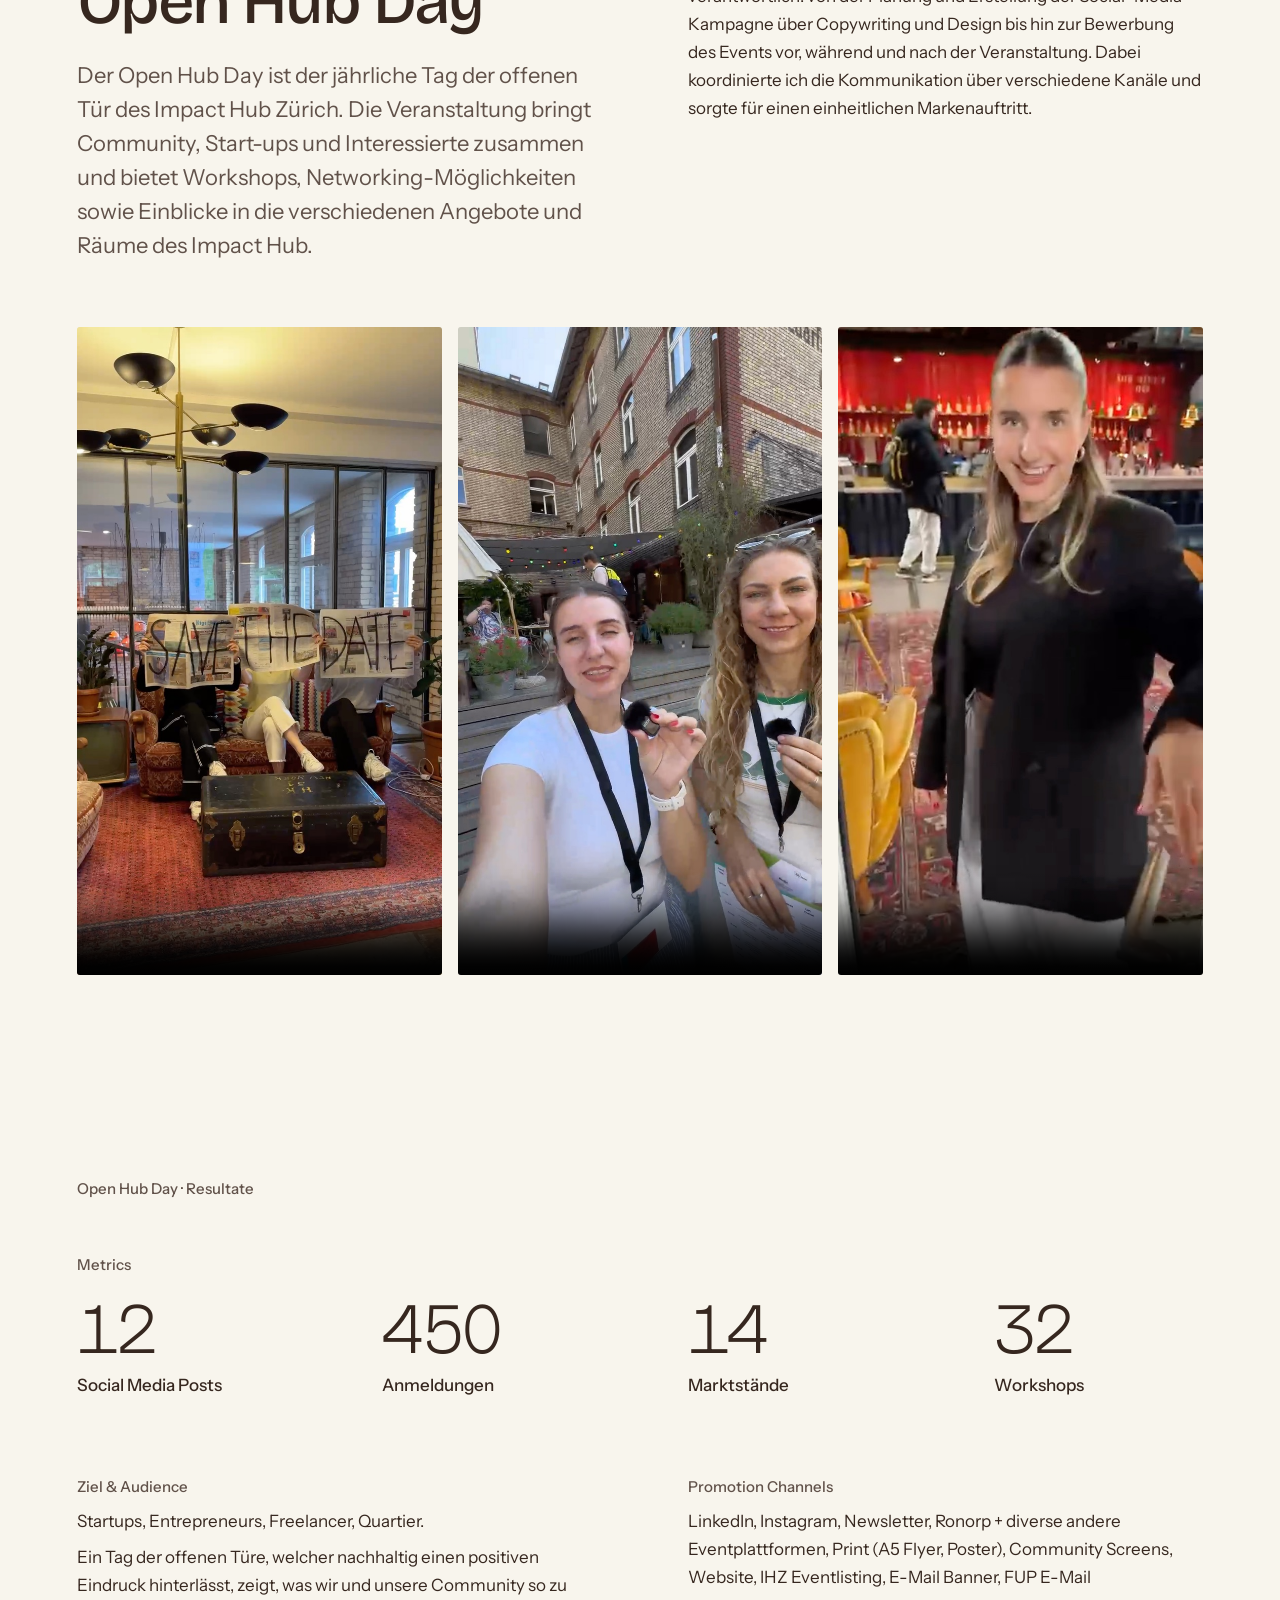
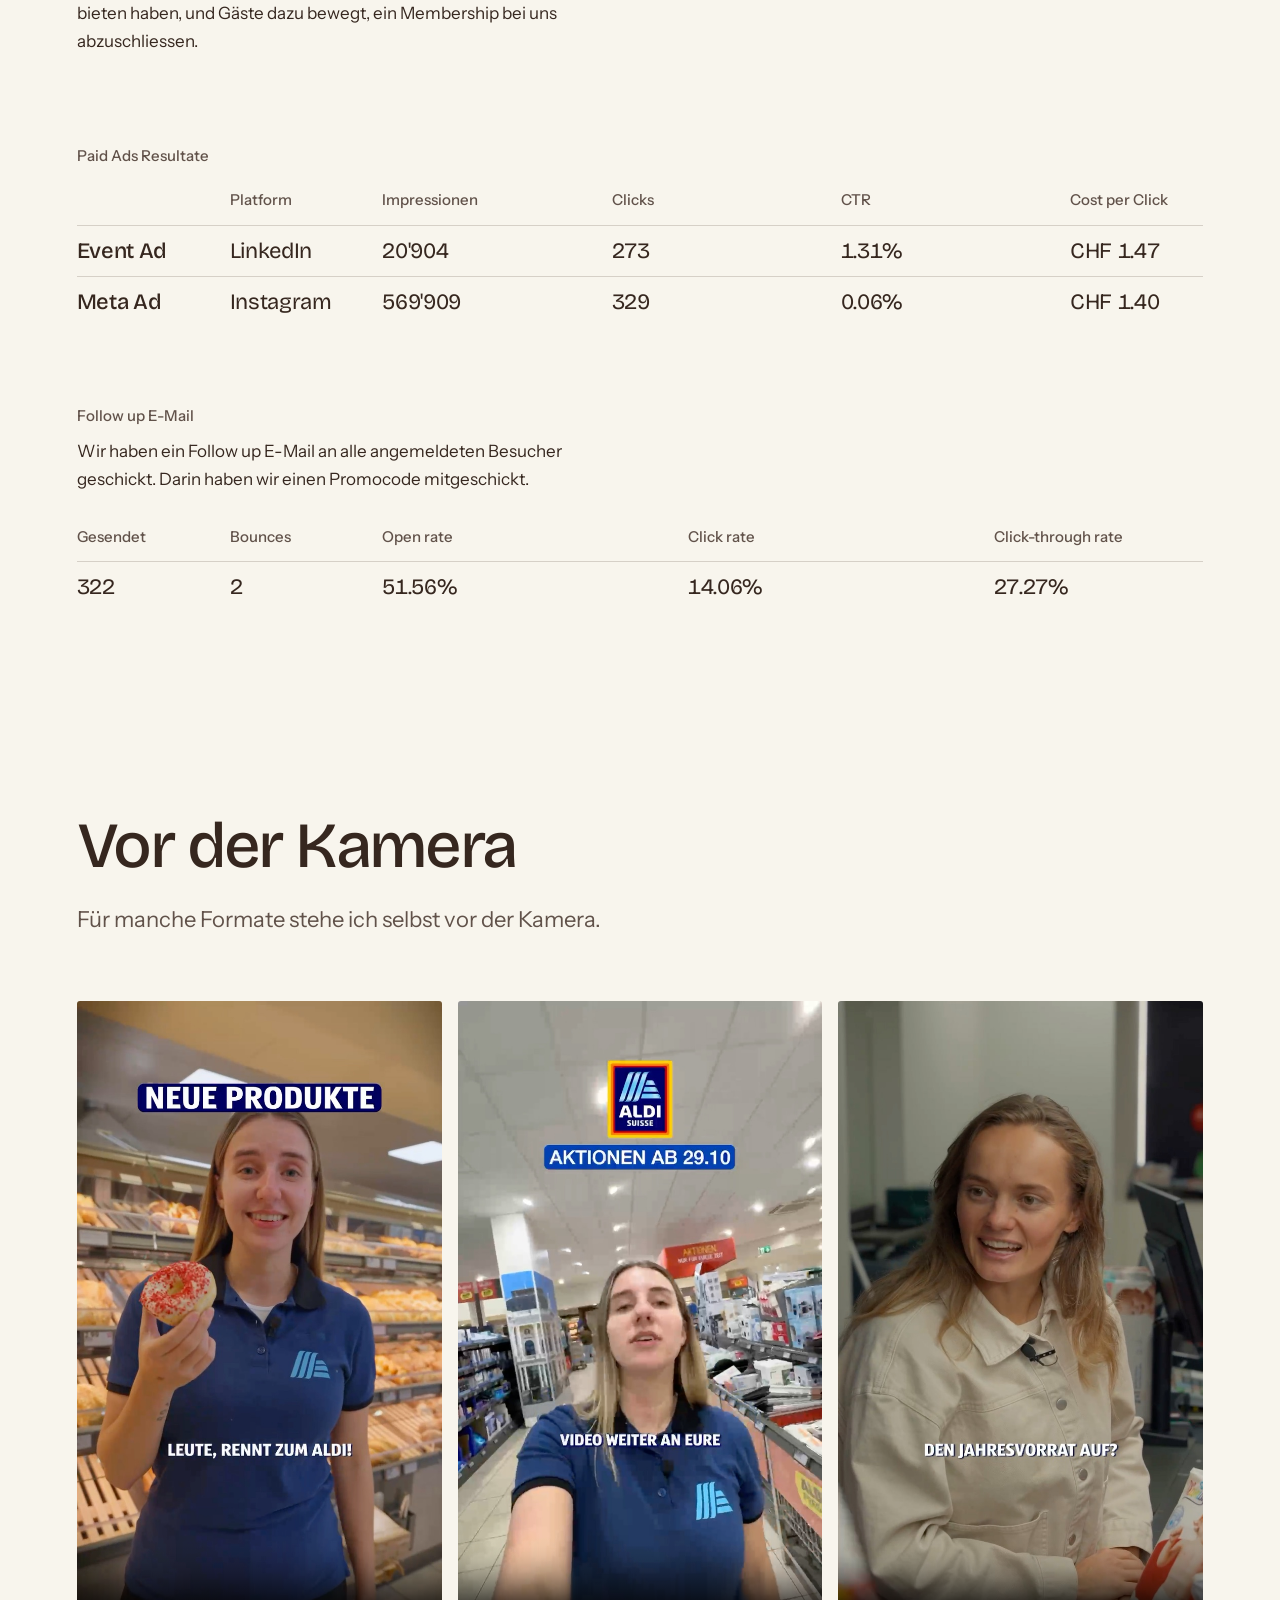
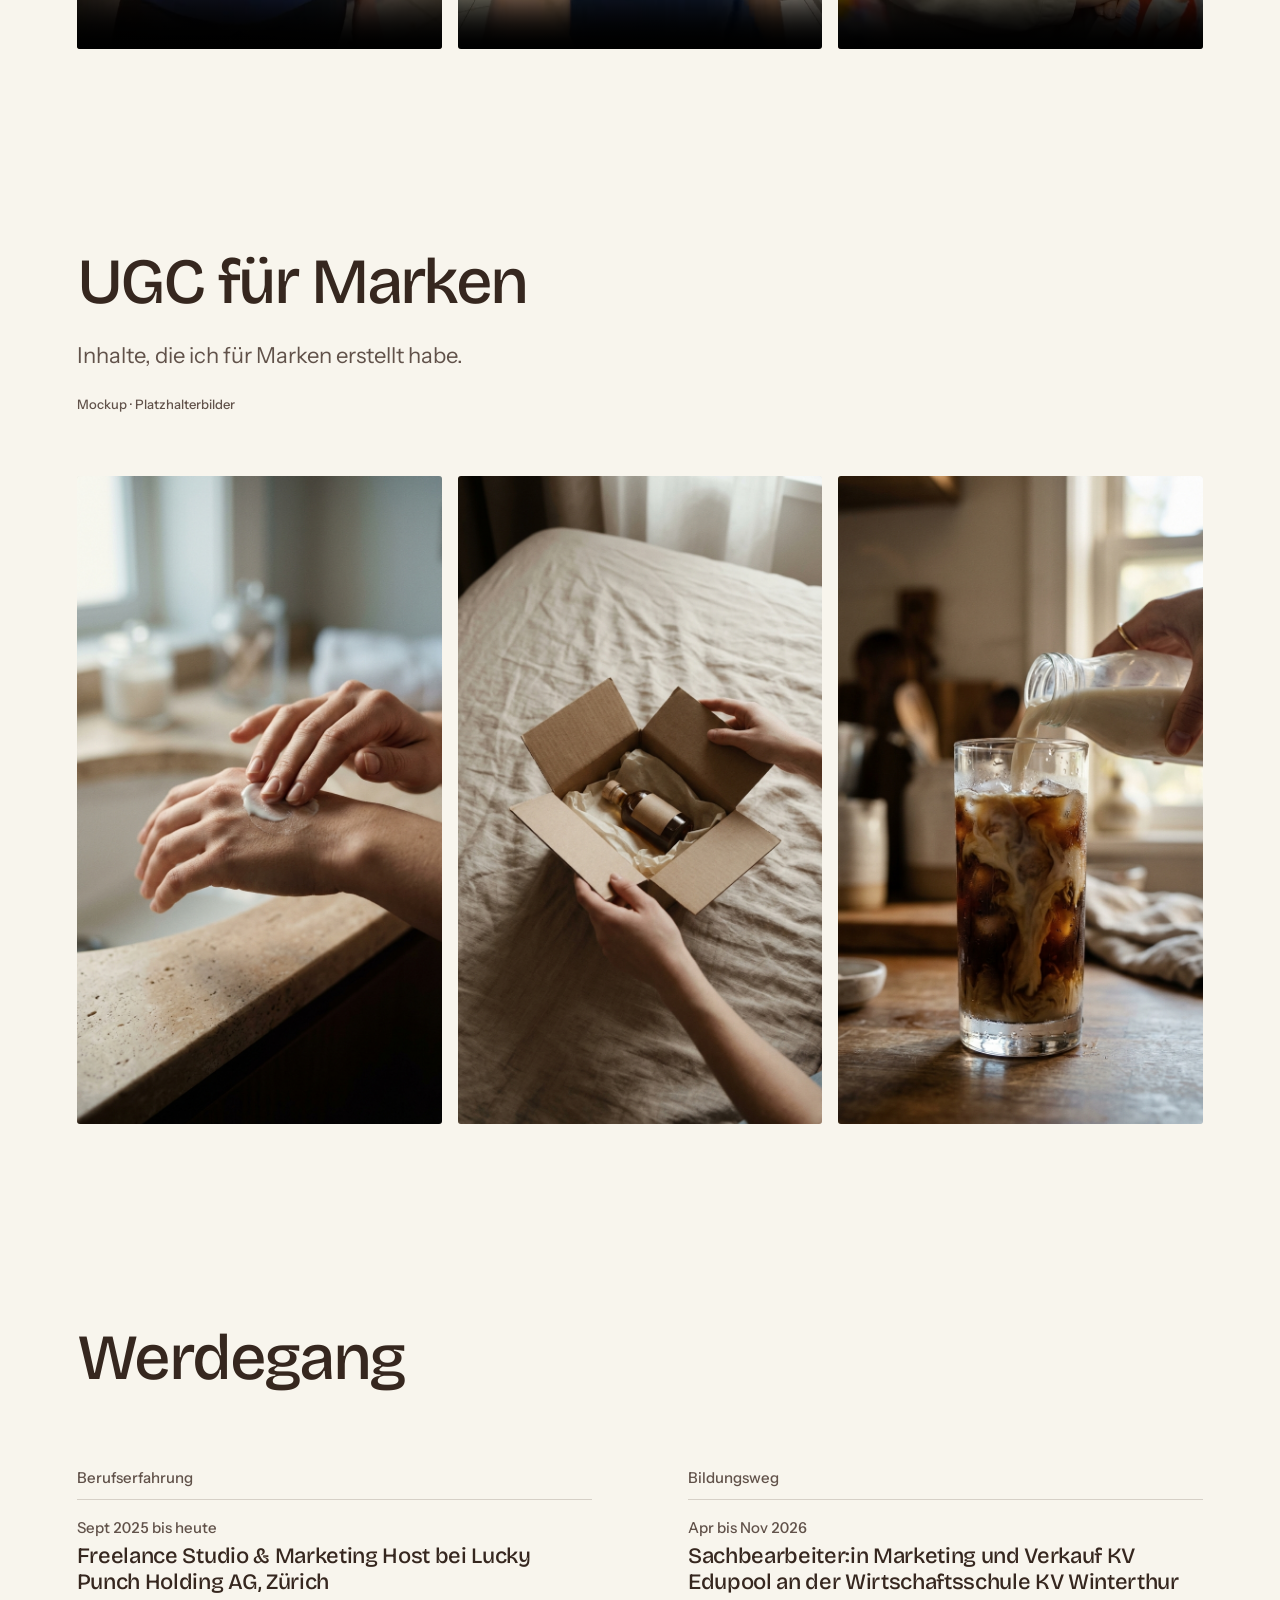
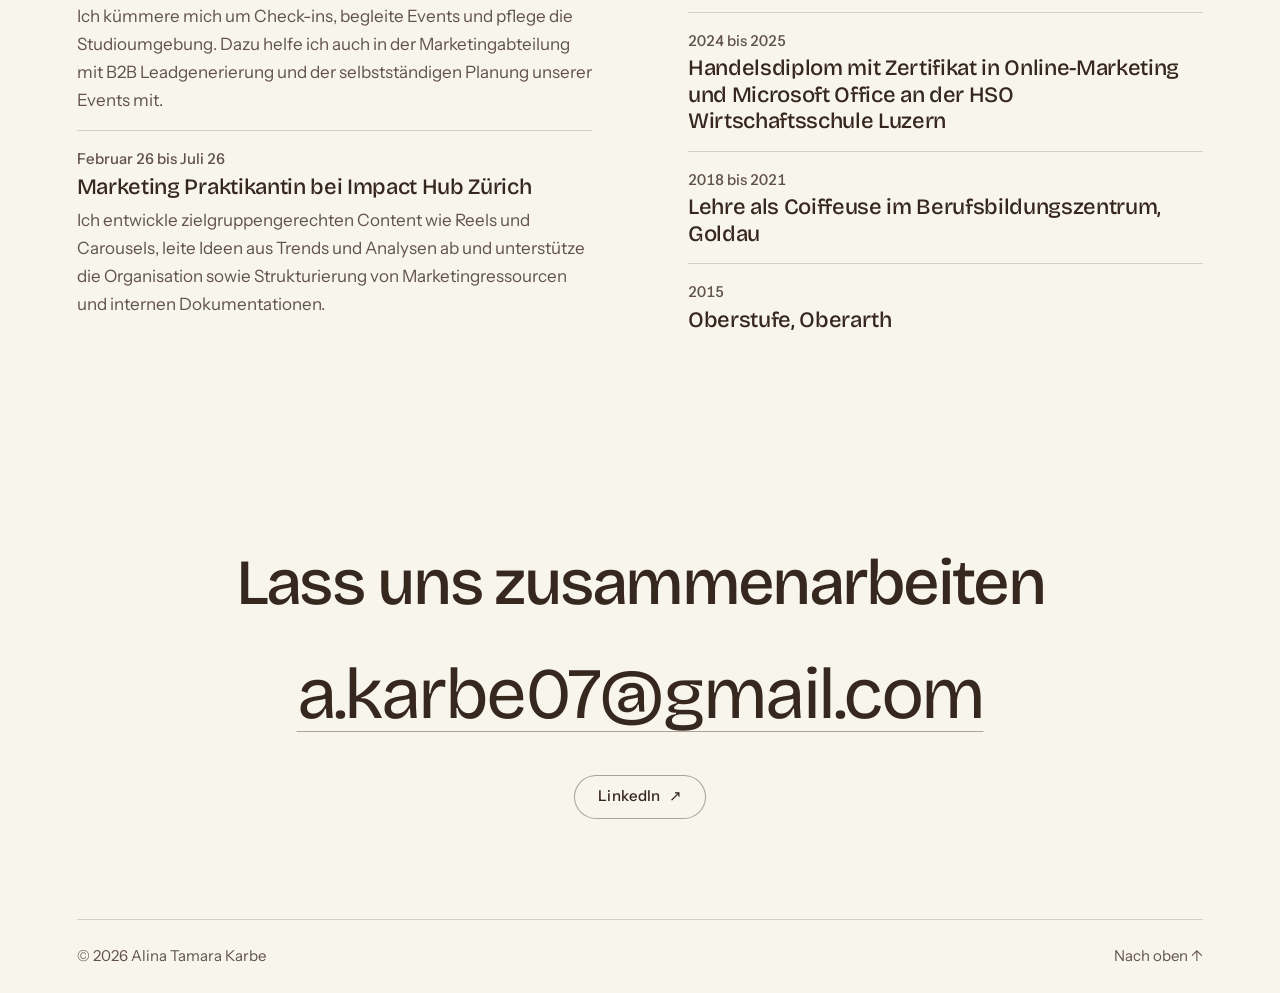
==== commit 26362b55: "Open Hub Day: cost per click and follow-up e-mail figures; lighter wide poster Co-Authored-By: Claud" ====
--- a/index.html
+++ b/index.html
@@ -158,18 +158,25 @@
           <table class="table">
             <caption>Paid Ads Resultate</caption>
             <thead>
-              <tr><td></td><th scope="col">Platform</th><th scope="col">Impressionen</th><th scope="col">Clicks</th><th scope="col">CTR</th></tr>
+              <tr><td></td><th scope="col">Platform</th><th scope="col">Impressionen</th><th scope="col">Clicks</th><th scope="col">CTR</th><th scope="col">Cost per Click</th></tr>
             </thead>
             <tbody>
-              <tr><th scope="row">Event Ad</th><td data-label="Platform">LinkedIn</td><td data-label="Impressionen">20'904</td><td data-label="Clicks">273</td><td data-label="CTR">1.31%</td></tr>
-              <tr><th scope="row">Meta Ad</th><td data-label="Platform">Instagram</td><td data-label="Impressionen">569'909</td><td data-label="Clicks">329</td><td data-label="CTR">0.06%</td></tr>
+              <tr><th scope="row">Event Ad</th><td data-label="Platform">LinkedIn</td><td data-label="Impressionen">20'904</td><td data-label="Clicks">273</td><td data-label="CTR">1.31%</td><td data-label="Cost per Click">CHF 1.47</td></tr>
+              <tr><th scope="row">Meta Ad</th><td data-label="Platform">Instagram</td><td data-label="Impressionen">569'909</td><td data-label="Clicks">329</td><td data-label="CTR">0.06%</td><td data-label="Cost per Click">CHF 1.40</td></tr>
             </tbody>
           </table>
         </div>
         <div class="block facts__wide">
           <h3>Follow up E-Mail</h3>
           <p>Wir haben ein Follow up E-Mail an alle angemeldeten Besucher geschickt. Darin haben wir einen Promocode mitgeschickt.</p>
-          <!-- TODO Alina: the e-mail figures and the cost per click wait for Impact Hub's OK -->
+          <table class="table">
+            <thead>
+              <tr><th scope="col">Gesendet</th><th scope="col">Bounces</th><th scope="col">Open rate</th><th scope="col">Click rate</th><th scope="col">Click-through rate</th></tr>
+            </thead>
+            <tbody>
+              <tr><td data-label="Gesendet">322</td><td data-label="Bounces">2</td><td data-label="Open rate">51.56%</td><td data-label="Click rate">14.06%</td><td data-label="Click-through rate">27.27%</td></tr>
+            </tbody>
+          </table>
         </div>
       </div>
     </section>
--- a/styles.css
+++ b/styles.css
@@ -246,8 +246,9 @@
 .block > .table { margin-top: var(--space-sm); }
 
 /* Open Hub Day from 80rem: one grid of four columns. The figures take a quarter each and the text
- * blocks a half each, with the same gap, so they share lines; the table's three figures sit on the
- * last three quarters, its two label columns share the first; the Follow up keeps the half measure.
+ * blocks a half each, with the same gap, so they share lines; a table's first two columns share the
+ * first quarter and its other columns share the last three equally (the e-mail's three rates land on
+ * the quarters, the paid ads' four figures do not); the Follow up text keeps the half measure.
  * The table is one gap wider than its block, so plain percentages land on those lines (cells take no
  * calc() widths); the extra gap is only the last column's empty end, clipped */
 @media (min-width: 80rem) {
@@ -255,7 +256,6 @@
   .block:has(> .table) { overflow-x: clip; }
   .table { width: calc(100% + var(--space-3xl)); }
   .table thead > tr > :nth-child(-n+2) { width: 12.5%; }
-  .table thead > tr > :nth-child(n+3) { width: 25%; }
   .facts__wide > p { max-width: calc((100% - var(--space-3xl)) / 2); }
 }
 
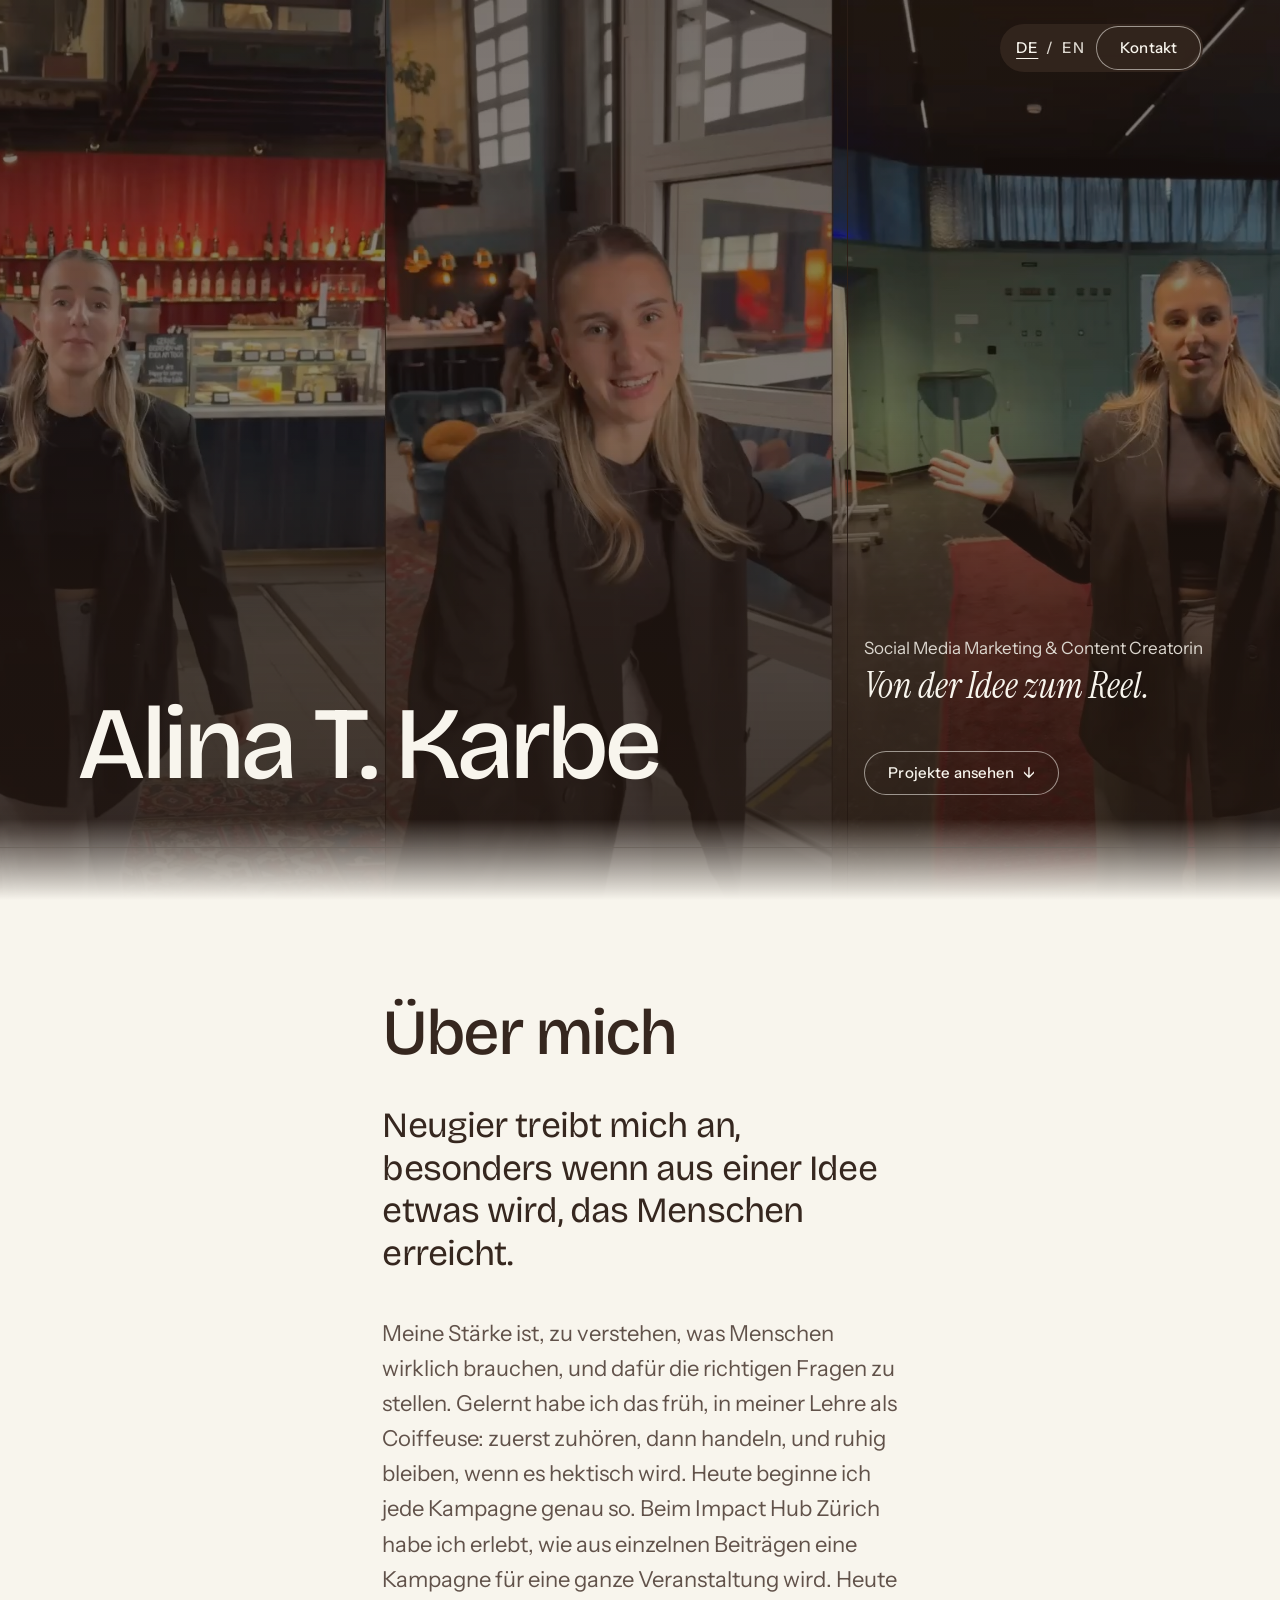
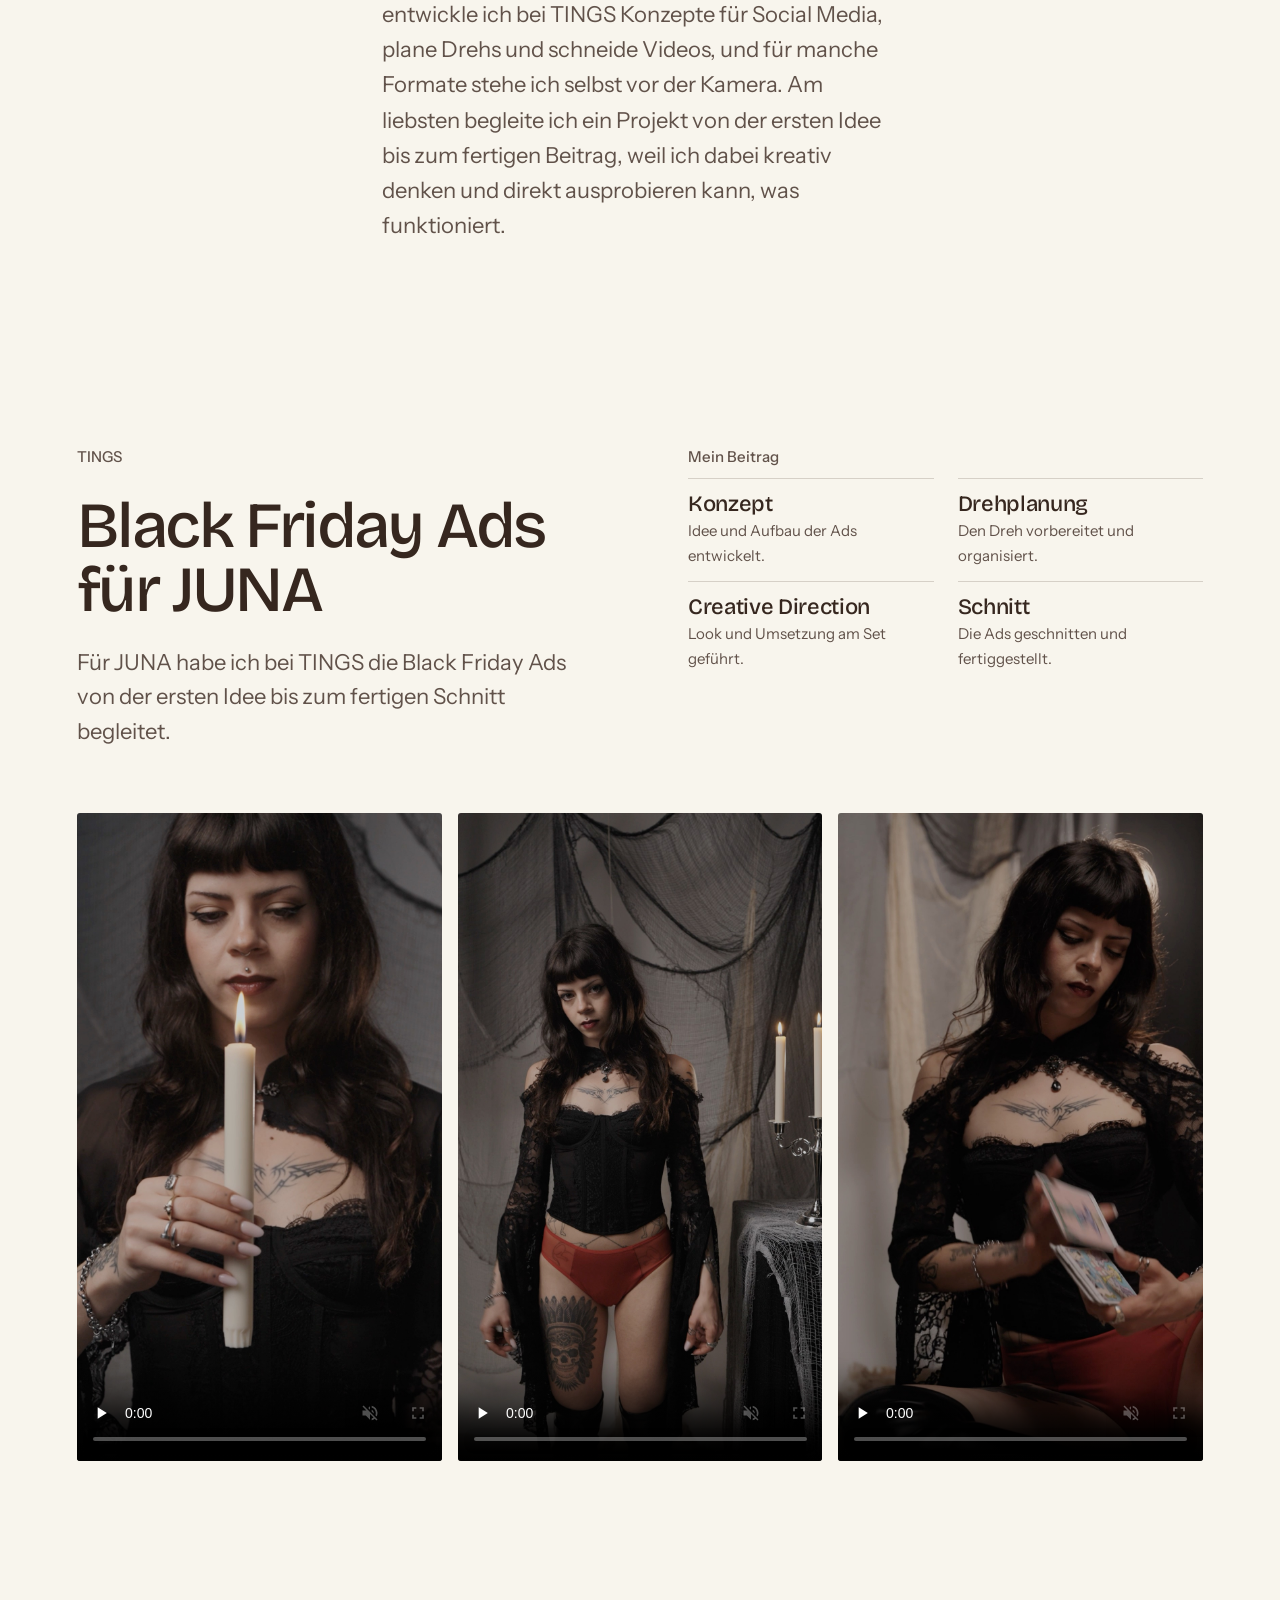
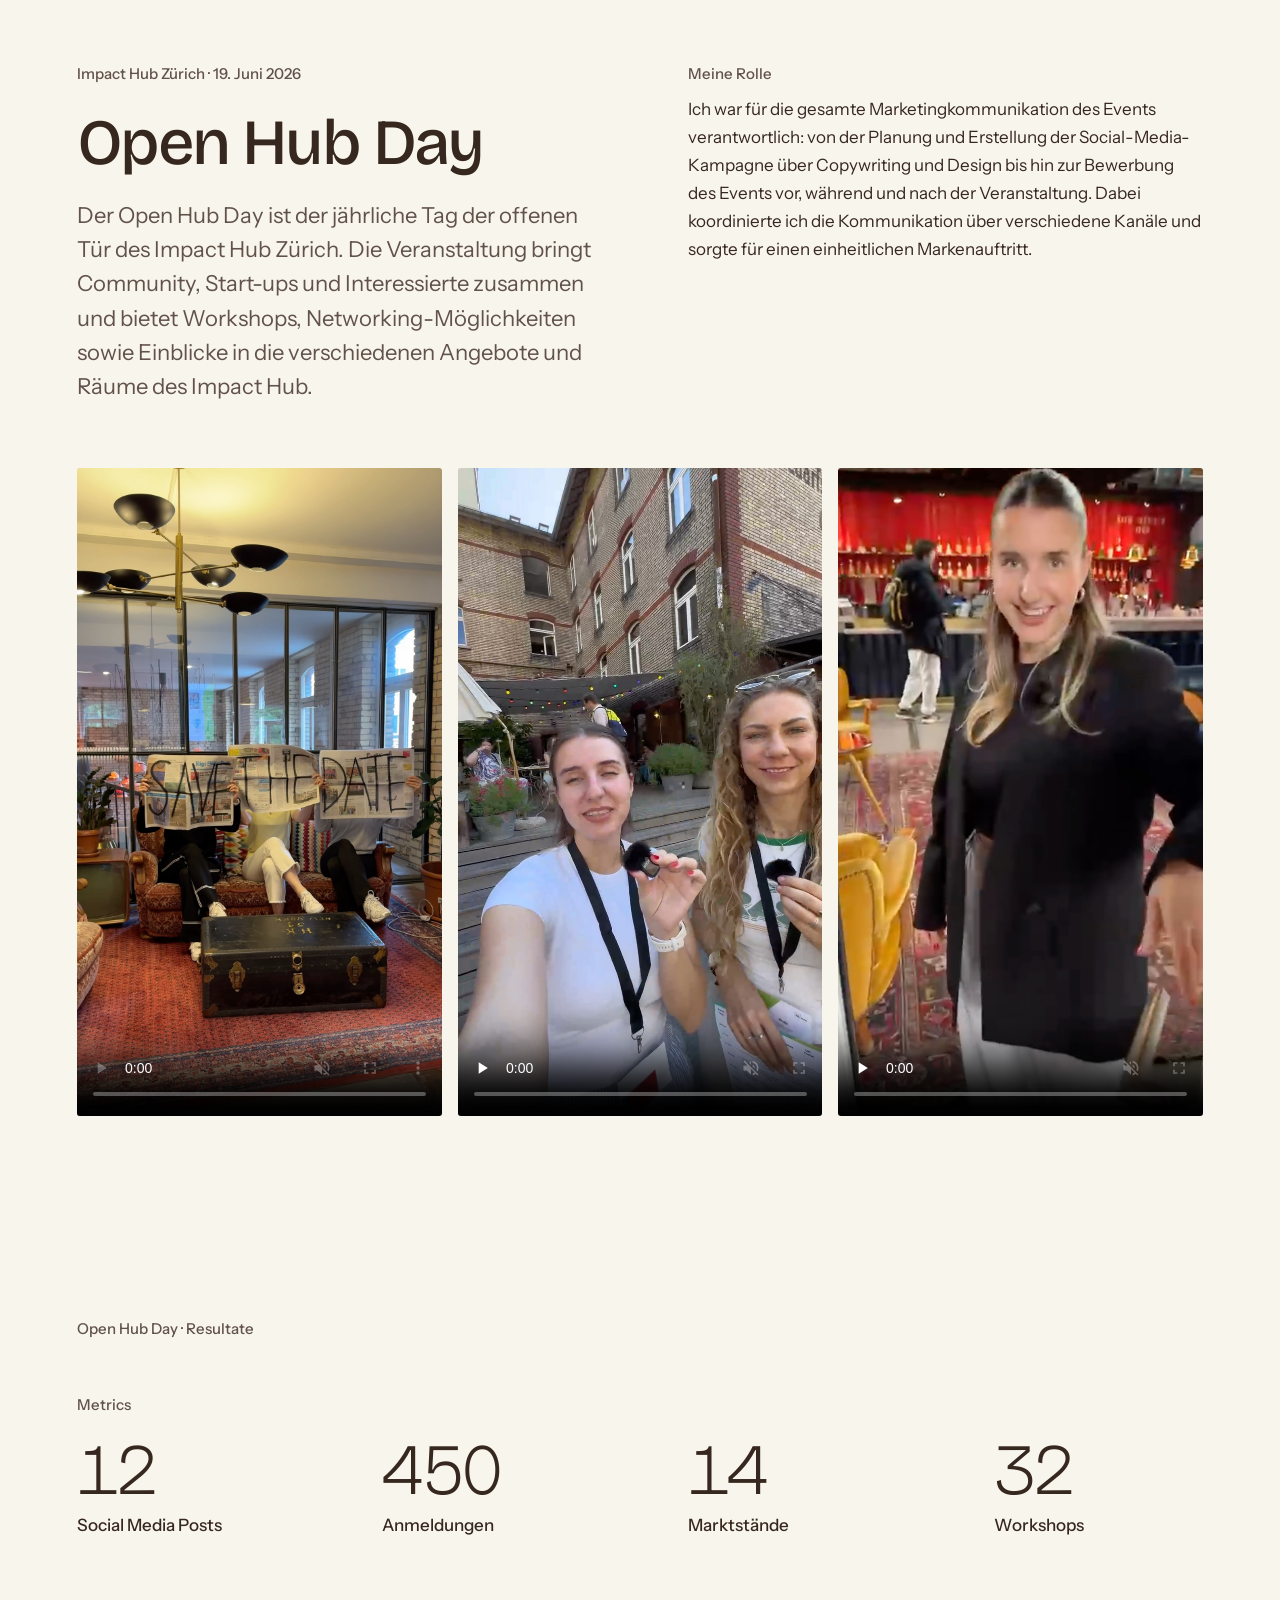
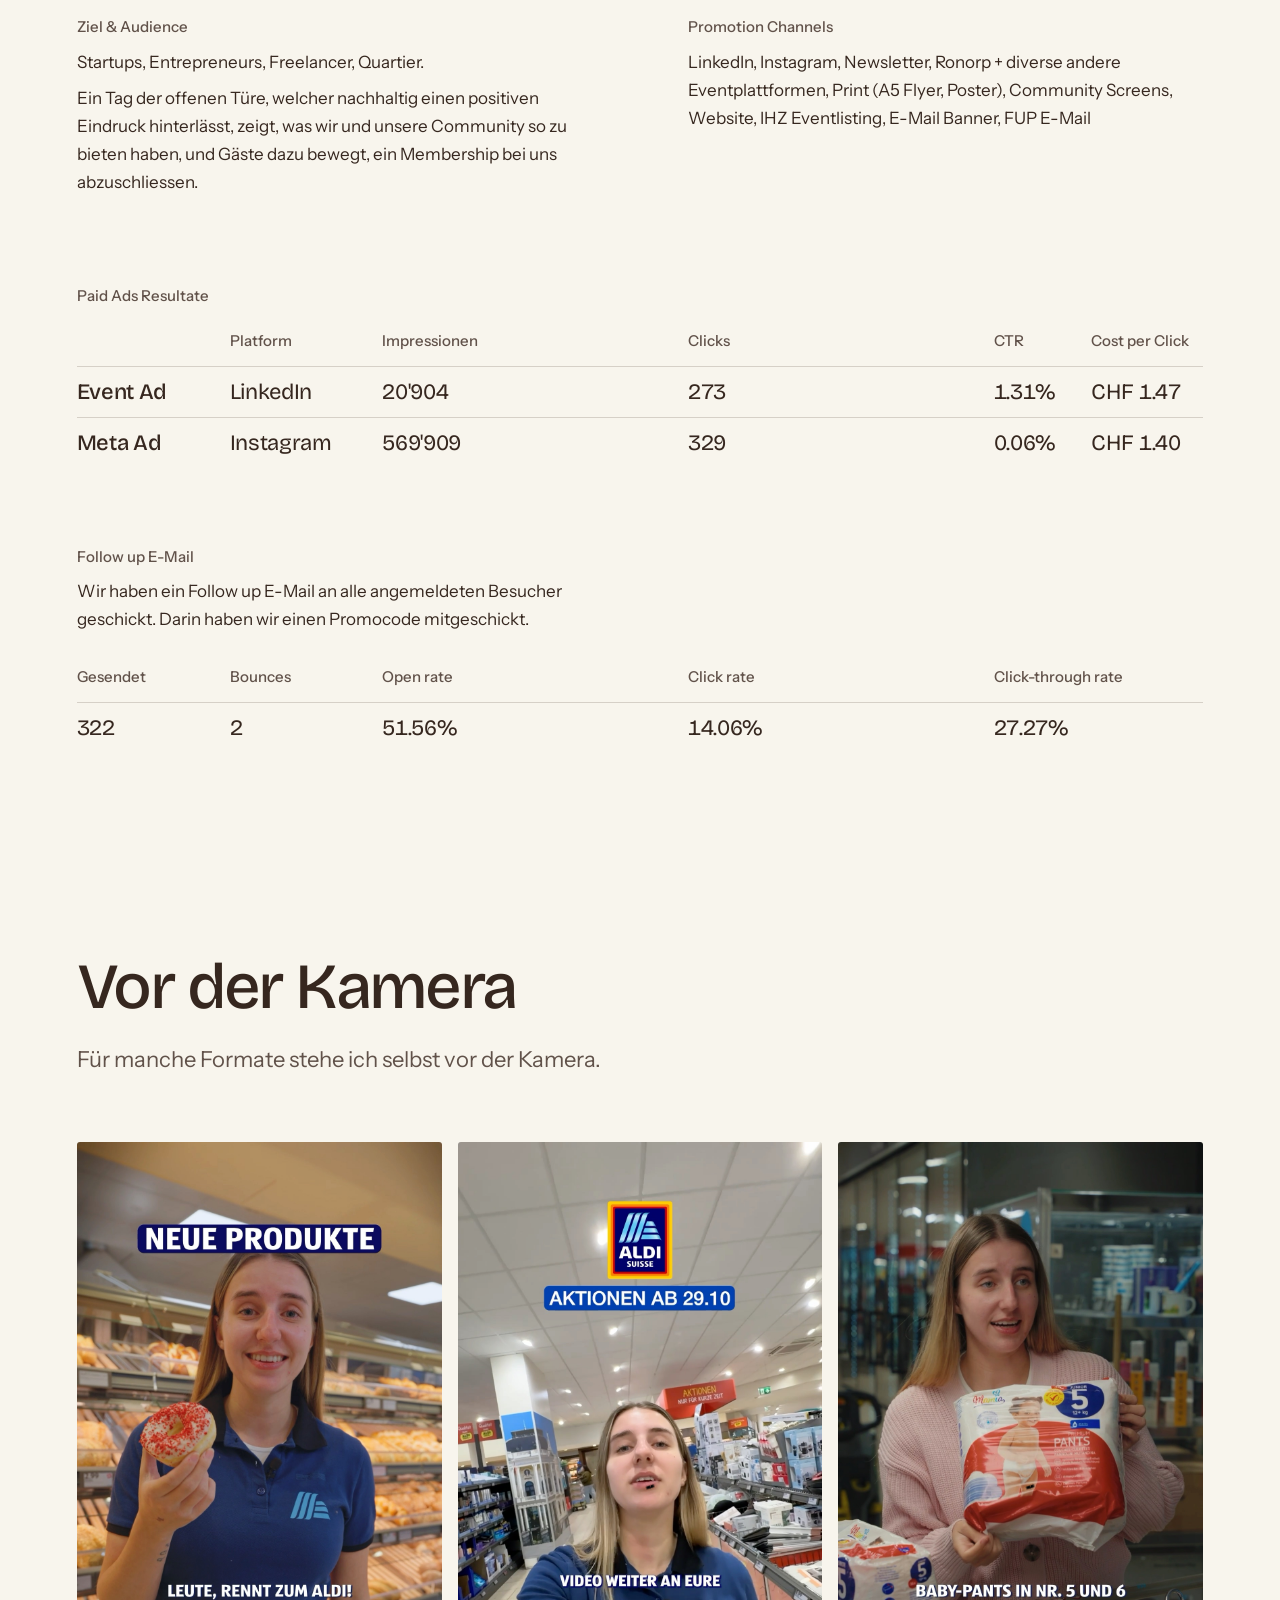
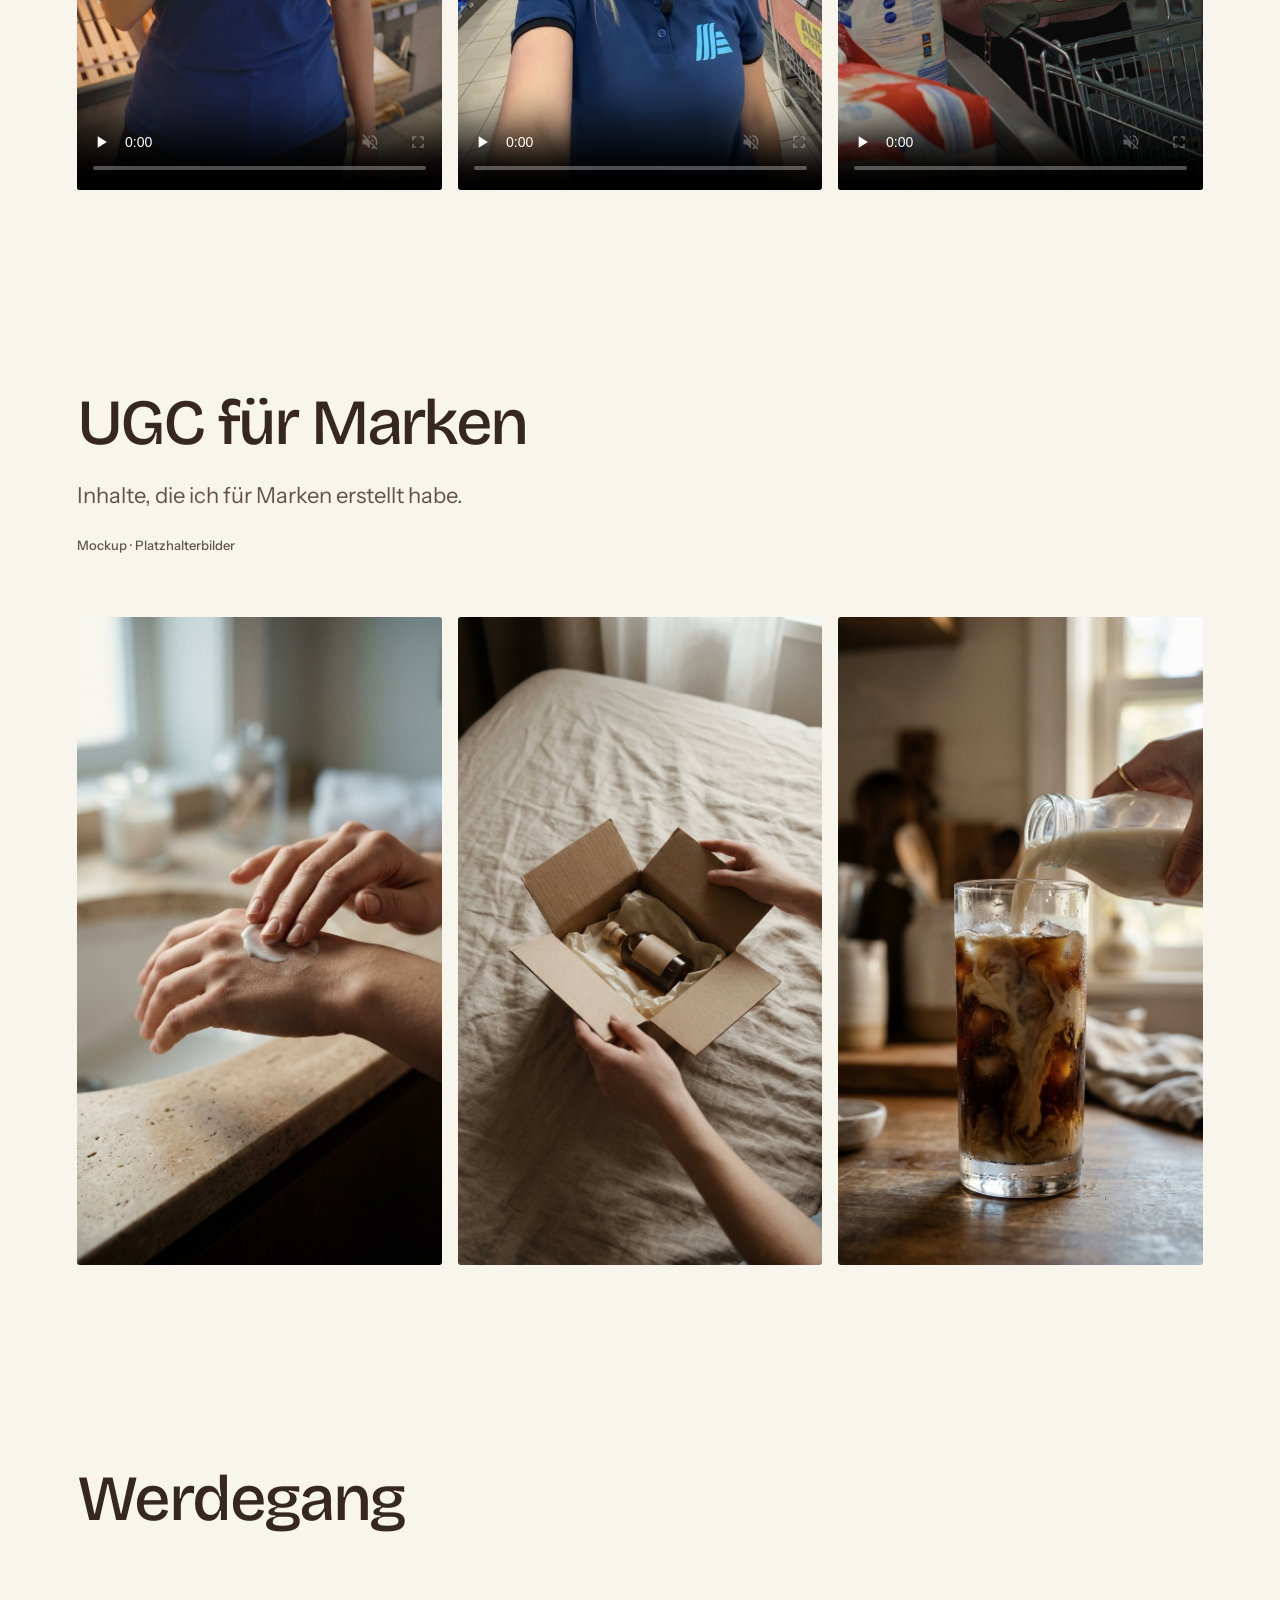
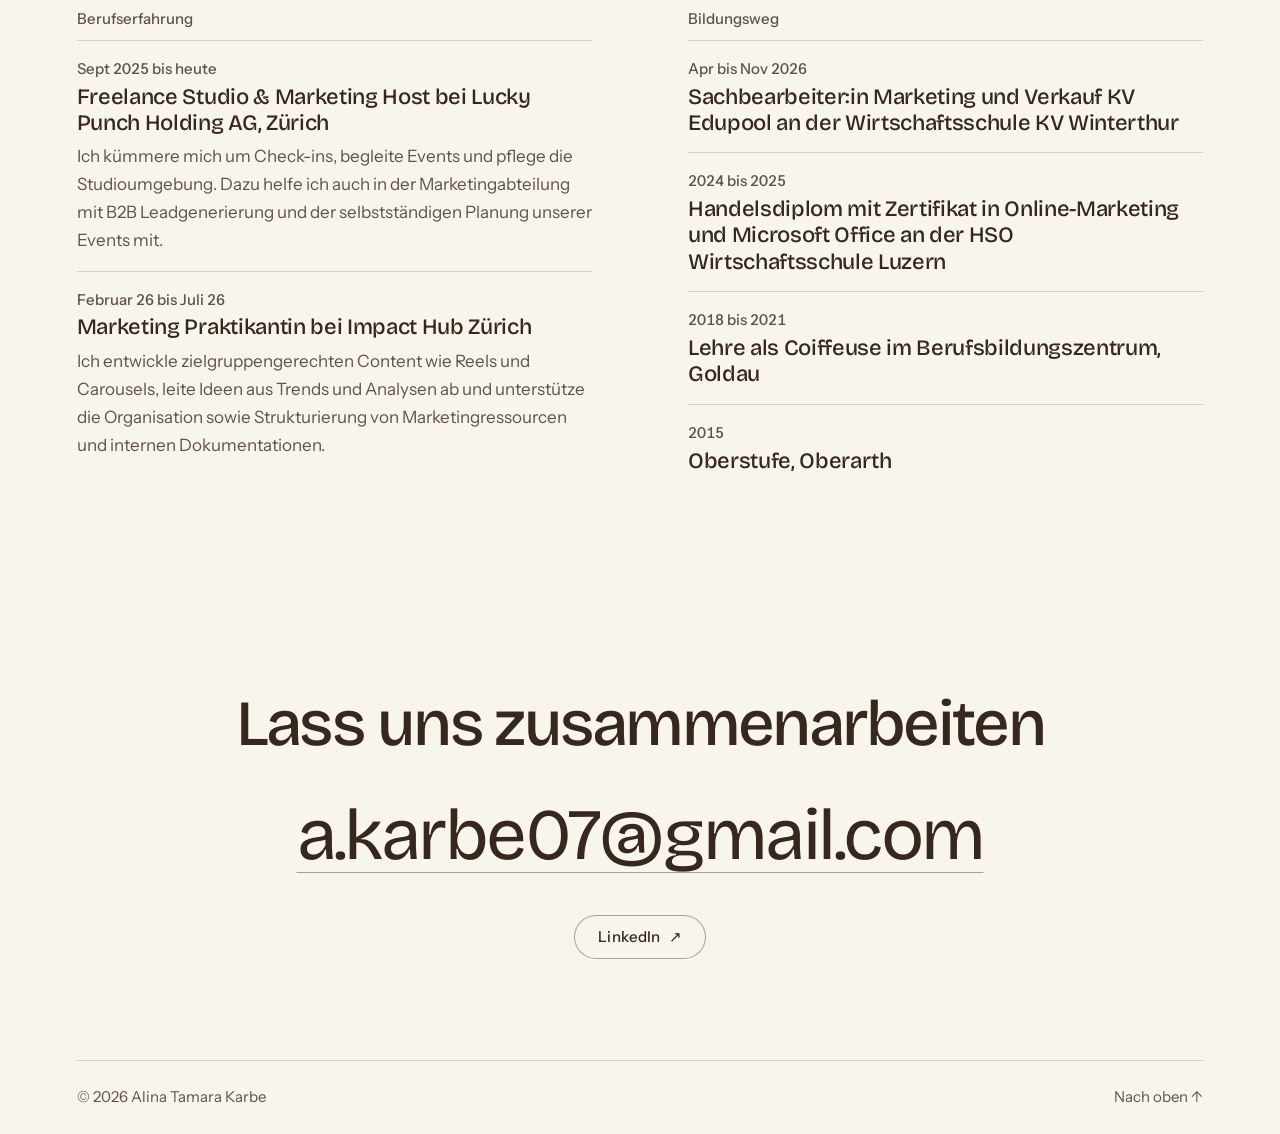
==== commit a48aaf12: "Über mich: her strength first, the apprenticeship as where she learnt it Co-Authored-By: Claude <nor" ====
--- a/index.html
+++ b/index.html
@@ -69,7 +69,7 @@
     <section class="sect" id="ueber-mich">
       <div class="wrap about">
         <h2>Über mich</h2>
-        <p class="about__text"><span class="about__lead">Neugier treibt mich an, besonders wenn aus einer Idee etwas wird, das Menschen erreicht.</span> Als Coiffeuse habe ich gelernt, gut zuzuhören und herauszufinden, was jemand wirklich braucht. Beim Impact Hub Zürich habe ich erlebt, wie aus einzelnen Beiträgen eine Kampagne für eine ganze Veranstaltung wird. Heute entwickle ich bei TINGS Konzepte für Social Media, plane Drehs und schneide Videos, und für manche Formate stehe ich selbst vor der Kamera. Am liebsten begleite ich ein Projekt von der ersten Idee bis zum fertigen Beitrag, weil ich dabei kreativ denken und direkt ausprobieren kann, was funktioniert.</p>
+        <p class="about__text"><span class="about__lead">Neugier treibt mich an, besonders wenn aus einer Idee etwas wird, das Menschen erreicht.</span> Meine Stärke ist, zu verstehen, was Menschen wirklich brauchen, und dafür die richtigen Fragen zu stellen. Gelernt habe ich das früh, in meiner Lehre als Coiffeuse: zuerst zuhören, dann handeln, und ruhig bleiben, wenn es hektisch wird. Heute beginne ich jede Kampagne genau so. Beim Impact Hub Zürich habe ich erlebt, wie aus einzelnen Beiträgen eine Kampagne für eine ganze Veranstaltung wird. Heute entwickle ich bei TINGS Konzepte für Social Media, plane Drehs und schneide Videos, und für manche Formate stehe ich selbst vor der Kamera. Am liebsten begleite ich ein Projekt von der ersten Idee bis zum fertigen Beitrag, weil ich dabei kreativ denken und direkt ausprobieren kann, was funktioniert.</p>
       </div>
     </section>
 
--- a/styles.css
+++ b/styles.css
@@ -135,6 +135,35 @@
 }
 .slot img, .slot video { position: absolute; inset: 0; width: 100%; height: 100%; object-fit: cover; }
 
+/* The play button over a silent loop (script.js): the whole frame answers, the mark is the bar's espresso
+ * capsule in the corner with a paper triangle; it is gone once the full video plays.
+ * The focus ring sits inside the frame, ink on a paper line, so it shows on any picture */
+.play {
+  position: absolute;
+  inset: 0;
+  display: grid;
+  grid-template: 1fr var(--size-tap) / var(--size-tap) 1fr;
+  padding: var(--space-sm);
+  border: 0;
+  background: none;
+  cursor: pointer;
+}
+.play::before, .play::after { content: ""; grid-area: 2 / 1; }
+.play::before { border-radius: var(--radius-pill); background: var(--color-bar); transition: background-color var(--dur-short) var(--ease); }
+.play::after {
+  place-self: center;
+  width: var(--space-sm);
+  height: var(--space-md);
+  margin-left: var(--space-3xs);   /* a triangle looks centred a hair right of the middle */
+  background: var(--color-paper);
+  clip-path: polygon(0 0, 100% 50%, 0 100%);
+}
+.play:focus-visible { outline-offset: calc(-1 * var(--rule-focus)); box-shadow: inset 0 0 0 calc(2 * var(--rule-focus)) var(--color-paper); }
+.play:active::before { background: var(--color-ink); }
+@media (hover: hover) and (pointer: fine) {
+  .play:hover::before { background: var(--color-ink); }
+}
+
 /* Section patterns · two equal columns, text left and media right; stacked when narrower.
  * One rhythm everywhere: --space-2xl between rows, --space-3xl between columns */
 
@@ -248,7 +277,8 @@
 /* Open Hub Day from 80rem: one grid of four columns. The figures take a quarter each and the text
  * blocks a half each, with the same gap, so they share lines; a table's first two columns share the
  * first quarter and its other columns share the last three equally (the e-mail's three rates land on
- * the quarters, the paid ads' four figures do not); the Follow up text keeps the half measure.
+ * the quarters; the paid ads' Impressionen, Clicks and CTR do too, CTR and Cost per Click sharing
+ * the last quarter); the Follow up text keeps the half measure.
  * The table is one gap wider than its block, so plain percentages land on those lines (cells take no
  * calc() widths); the extra gap is only the last column's empty end, clipped */
 @media (min-width: 80rem) {
@@ -256,6 +286,9 @@
   .block:has(> .table) { overflow-x: clip; }
   .table { width: calc(100% + var(--space-3xl)); }
   .table thead > tr > :nth-child(-n+2) { width: 12.5%; }
+  .table thead > tr > :nth-child(n+3) { width: 25%; }
+  .table thead > tr > :nth-child(5):nth-last-child(2) { width: 8%; }
+  .table thead > tr > :nth-child(6) { width: 17%; }
   .facts__wide > p { max-width: calc((100% - var(--space-3xl)) / 2); }
 }
 
